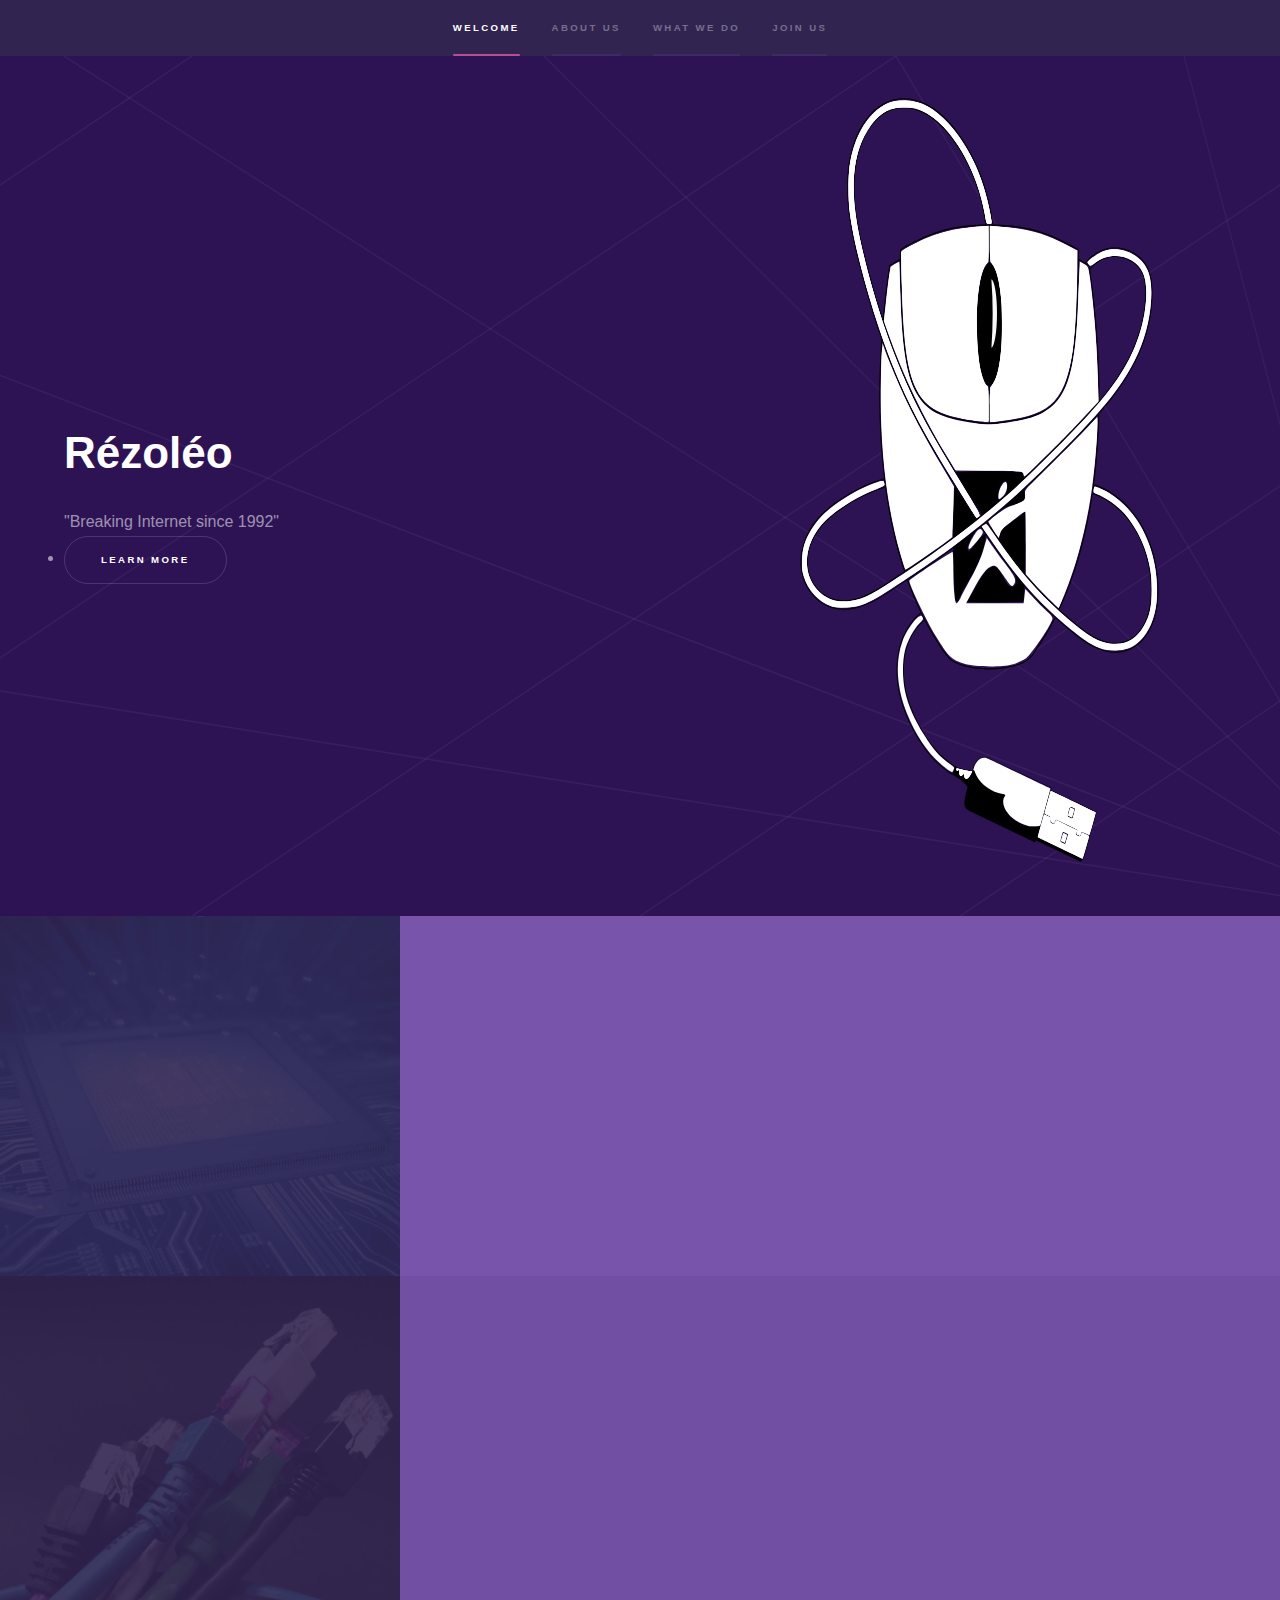
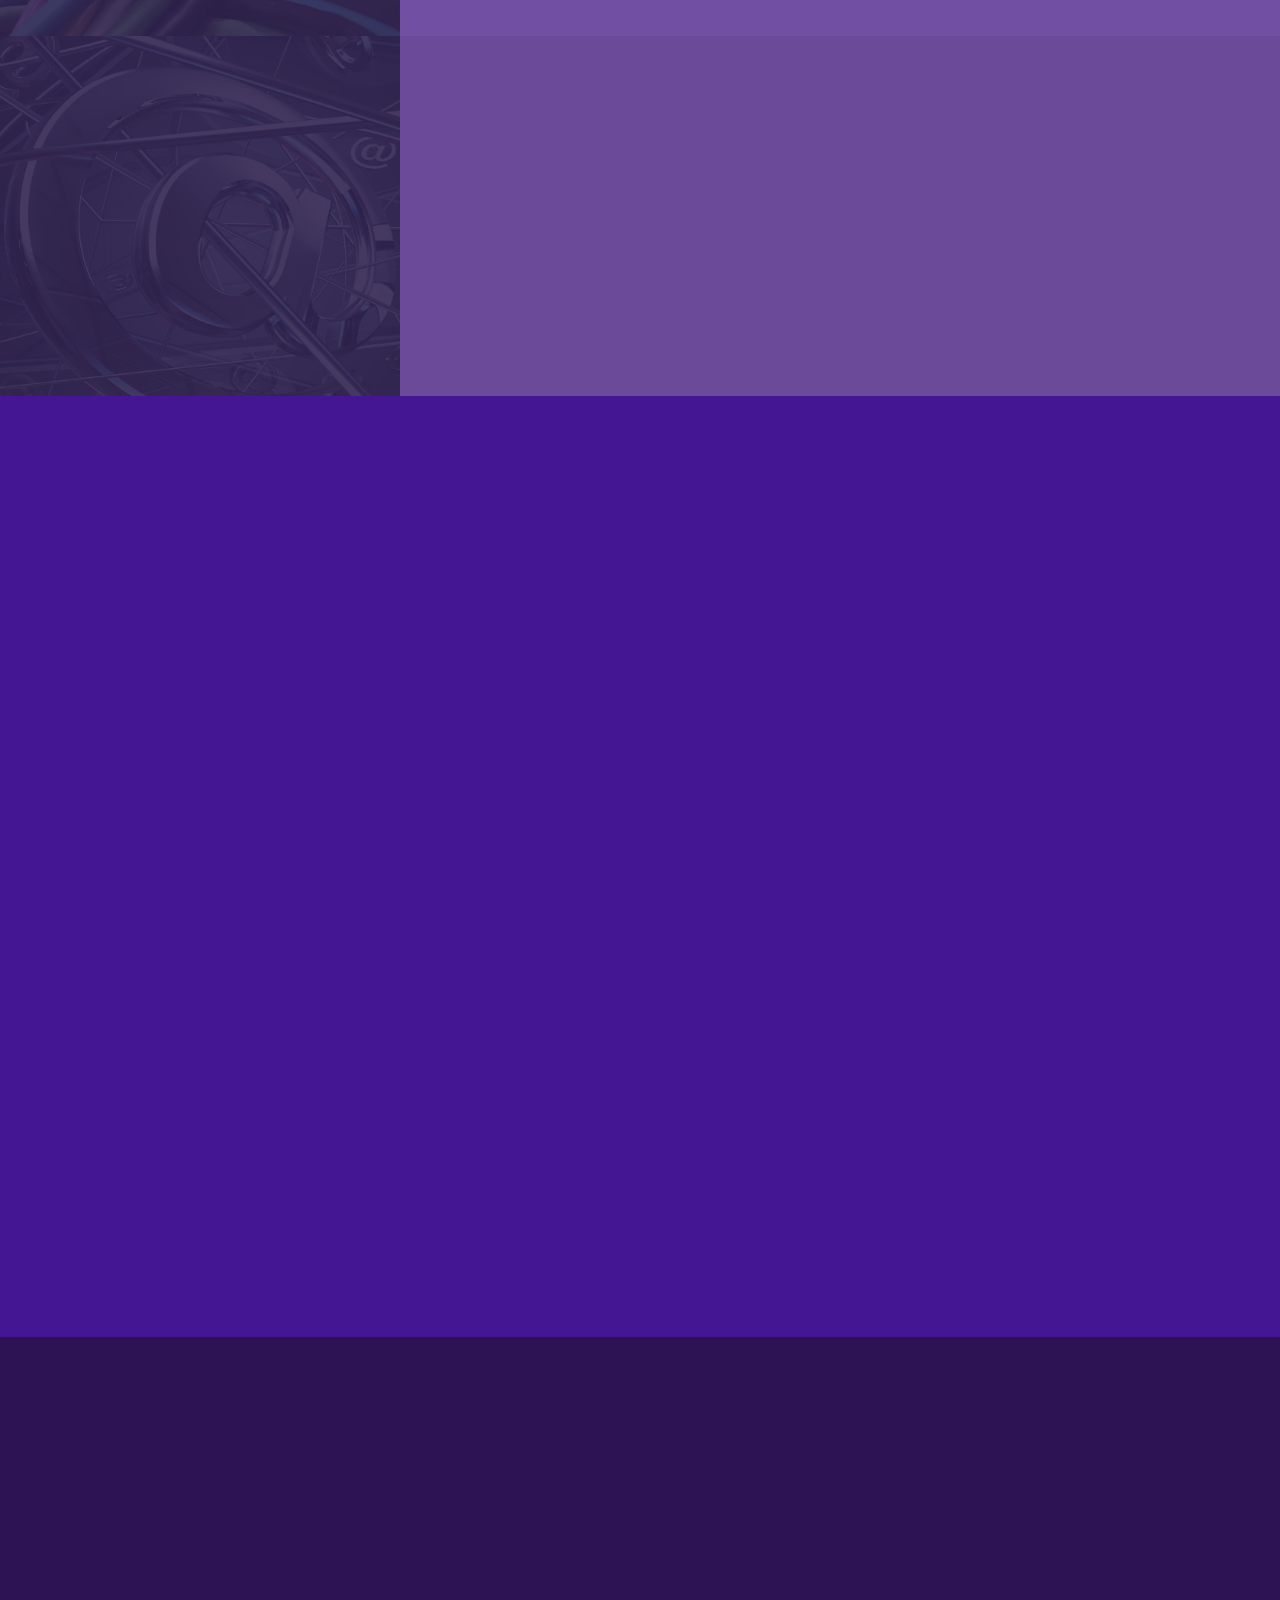
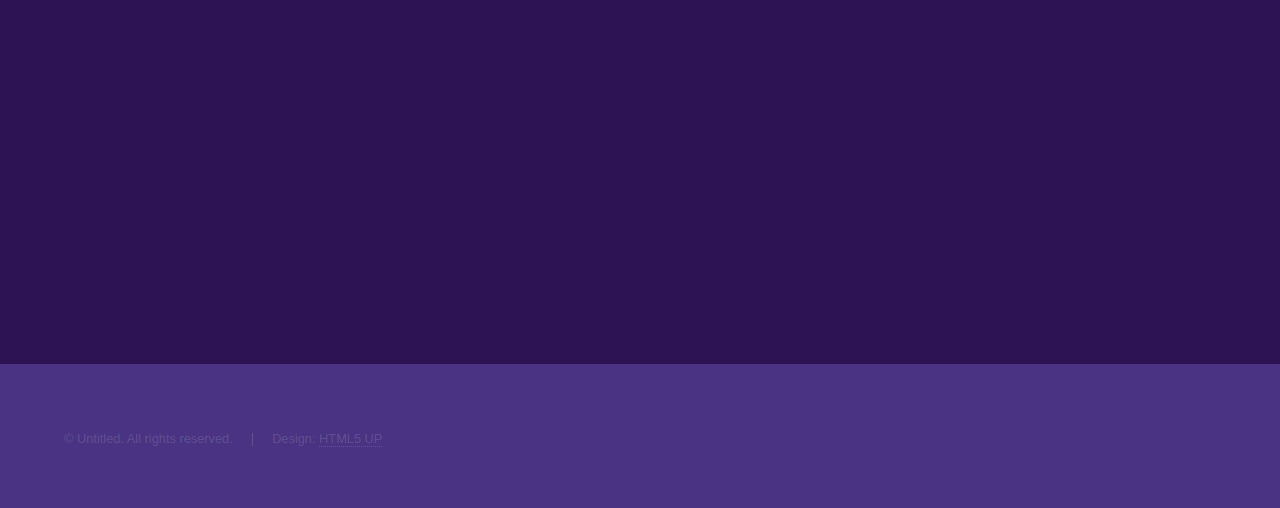
==== index_En.html @ 4256a319 "Add english version of the site and FAQ template" ====
<!DOCTYPE HTML>
<!--
	Hyperspace by HTML5 UP
	html5up.net | @ajlkn
	Free for personal and commercial use under the CCA 3.0 license (html5up.net/license)
-->
<html>
	<head>
		<title>Rézoléo</title>
		<meta charset="utf-8" />
		<meta name="viewport" content="width=device-width, initial-scale=1" />
		<!--[if lte IE 8]><script src="assets/js/ie/html5shiv.js"></script><![endif]-->
		<link rel="stylesheet" href="assets/css/main.css" />
		<!--[if lte IE 9]><link rel="stylesheet" href="assets/css/ie9.css" /><![endif]-->
		<!--[if lte IE 8]><link rel="stylesheet" href="assets/css/ie8.css" /><![endif]-->
	</head>
	<body>

		<!-- Sidebar -->
			<section id="sidebar">
				<div class="inner">
					<nav>
						<ul>
							<li><a href="#intro">Welcome</a></li>
							<li><a href="#one">About us</a></li>
							<li><a href="#two">What we do</a></li>
							<li><a href="#three">Join us</a></li>
						</ul>
					</nav>
				</div>
			</section>

		<!-- Wrapper -->
			<div id="wrapper">

				<!-- Intro -->
					<section id="intro" class="wrapper style1 fullscreen fade-up">
						<div class="inner">
							<h1>Rézoléo</h1>
							"Breaking Internet since 1992"
								<li><a href="#one" class="button scrolly">Learn more</a></li>
							</ul>
						</div>
					</section>

				<!-- One -->
					<section id="one" class="wrapper style2 spotlights">
						<section>
							<a href="#" class="image"><img src="images/pic01.jpg" alt="" data-position="center center" /></a>
							<div class="content">
								<div class="inner">
									<h2>About us</h2>
									<p>Rézoléo is the association in charge of providing the Internet access in Léonard de Vinci residence. We offer many services to the Centrale students along with training sessions to the members of the association.</p>
									<ul class="actions">
										<li><a href="#" class="button">Learn more</a></li>
									</ul>
								</div>
							</div>
						</section>
						<section>
							<a href="#" class="image"><img src="images/pic02.jpg" alt="" data-position="top center" /></a>
							<div class="content">
								<div class="inner">
									<h2>Rules of procedure</h2>
									<p>Read our Rules of procedure !</p>
									<ul class="actions">
										<li><a href="ri.rezoleo.fr" class="button">Learn more</a></li>
									</ul>
								</div>
							</div>
						</section>
						<section>
							<a href="#" class="image"><img src="images/pic03.jpg" alt="" data-position="25% 25%" /></a>
							<div class="content">
								<div class="inner">
									<h2>Subscription</h2>
									<p>You can pay your subscription online. We offer a 12-month subscription for 80€. Alternatively, you can pay 8€ per month.</p>
									<ul class="actions">
										<li><a href="abonnement.rezoleo.fr" class="button">(Under construction)</a></li>
									</ul>
								</div>
							</div>
						</section>
					</section>
				<!-- Two -->
					<section id="two" class="wrapper style3 fade-up">
						<div class="inner">
							<h2>Our services</h2>
							<p>Les nombreux services du Rézoléo.</p>
							<div class="features">
								<section>
									<span class="icon major fa-code"></span>
									<h3>Website hosting</h3>
									<p>Be it for a personnal website, an association, a list or a project, Rézoléo provide free website hosting to Centrale students.</p>
								</section>
								<section>
									<span class="icon major fa-lock"></span>
									<h3>TV over Internet</h3>
									<p>You can watch TV at the residence on your computer through the Internet.</p>
								</section>
								<section>
									<span class="icon major fa-cog"></span>
									<h3>The Vinci</h3>
									<p>You can easily share files with other residents thank to The Vinci.</p>
								</section>
								<section>
									<span class="icon major fa-desktop"></span>
									<h3>Computer repair</h3>
									<p>If your computer ever happens to fail, bring it to us ! We will identify the issue free of charge.</p>
								</section>
								<section>
									<span class="icon major fa-chain"></span>
									<h3>Mailing lists</h3>
									<p>Associations can contact us to create their own mailing lists so that their communication go smooth as silk. </p>
								</section>
                                <section>
                                    <span class="icon major fa-chain"></span>
                                    <h3>Handbook</h3>
                                    <p>No matter what service you wish to use, you can find instructions in our handbook.</p>
                                </section>
							</div>
							<ul class="actions">
								<li><a href="poly.rezoleo.fr<" class="button">Tutorials</a></li>
							</ul>
						</div>
					</section>

				<!-- Three -->
					<section id="three" class="wrapper style1 fade-up">
						<div class="inner">
							<h2>Join us</h2>
							<p>Our meetings take place every Thrusday at 6:30 pm in our premises.</p>
							<div class="split style1">
								<section>
									<form method="post" action="#">
										<div class="field half first">
											<label for="name">Name</label>
											<input type="text" name="name" id="name" />
										</div>
										<div class="field half">
											<label for="email">Email</label>
											<input type="text" name="email" id="email" />
										</div>
										<div class="field">
											<label for="message">Message</label>
											<textarea name="message" id="message" rows="5"></textarea>
										</div>
										<ul class="actions">
											<li><a href="" class="button submit">Send Message</a></li>
										</ul>
									</form>
								</section>
								<section>
									<ul class="contact">
										<li>
											<h3>Address</h3>
											<span>Résidence Léonard de Vinci<br />
											Avenue Paul Langevin<br />
											59650 Villeneuve d'Ascq</span>
										</li>
										<li>
											<h3>Email</h3>
											<a href="#">contact@rezoleo.fr</a>
										</li>
										<li>
											<h3>Social</h3>
											<ul class="icons">
												<li><a href="https://twitter.com/rezoleo_ecl" class="fa-twitter"><span class="label">Twitter</span></a></li>
												<li><a href="#" class="fa-facebook"><span class="label">Facebook</span></a></li>
												<li><a href="https://github.com/rezoleo/" class="fa-github"><span class="label">GitHub</span></a></li>
											</ul>
										</li>
									</ul>
								</section>
							</div>
						</div>
					</section>

			</div>

		<!-- Footer -->
			<footer id="footer" class="wrapper style1-alt">
				<div class="inner">
					<ul class="menu">
						<li>&copy; Untitled. All rights reserved.</li><li>Design: <a href="http://html5up.net">HTML5 UP</a></li>
					</ul>
				</div>
			</footer>

		<!-- Scripts -->
			<script src="assets/js/jquery.min.js"></script>
			<script src="assets/js/jquery.scrollex.min.js"></script>
			<script src="assets/js/jquery.scrolly.min.js"></script>
			<script src="assets/js/skel.min.js"></script>
			<script src="assets/js/util.js"></script>
			<!--[if lte IE 8]><script src="assets/js/ie/respond.min.js"></script><![endif]-->
			<script src="assets/js/main.js"></script>

	</body>
</html>
---- assets/css/main.css ----
@import url(font-awesome.min.css);

/*
	Hyperspace by HTML5 UP
	html5up.net | @ajlkn
	Free for personal and commercial use under the CCA 3.0 license (html5up.net/license)
*/

/* Reset */

	html, body, div, span, applet, object, iframe, h1, h2, h3, h4, h5, h6, p, blockquote, pre, a, abbr, acronym, address, big, cite, code, del, dfn, em, img, ins, kbd, q, s, samp, small, strike, strong, sub, sup, tt, var, b, u, i, center, dl, dt, dd, ol, ul, li, fieldset, form, label, legend, table, caption, tbody, tfoot, thead, tr, th, td, article, aside, canvas, details, embed, figure, figcaption, footer, header, hgroup, menu, nav, output, ruby, section, summary, time, mark, audio, video {
		margin: 0;
		padding: 0;
		border: 0;
		font-size: 100%;
		font: inherit;
		vertical-align: baseline;
	}

	article, aside, details, figcaption, figure, footer, header, hgroup, menu, nav, section {
		display: block;
	}

	body {
		line-height: 1;
	}

	ol, ul {
		list-style: none;
	}

	blockquote, q {
		quotes: none;
	}

	blockquote:before, blockquote:after, q:before, q:after {
		content: '';
		content: none;
	}

	table {
		border-collapse: collapse;
		border-spacing: 0;
	}

	body {
		-webkit-text-size-adjust: none;
	}

/* Box Model */

	*, *:before, *:after {
		-moz-box-sizing: border-box;
		-webkit-box-sizing: border-box;
		box-sizing: border-box;
	}

/* Grid */

	.row {
		border-bottom: solid 1px transparent;
		-moz-box-sizing: border-box;
		-webkit-box-sizing: border-box;
		box-sizing: border-box;
	}

	.row > * {
		float: left;
		-moz-box-sizing: border-box;
		-webkit-box-sizing: border-box;
		box-sizing: border-box;
	}

	.row:after, .row:before {
		content: '';
		display: block;
		clear: both;
		height: 0;
	}

	.row.uniform > * > :first-child {
		margin-top: 0;
	}

	.row.uniform > * > :last-child {
		margin-bottom: 0;
	}

	.row.\30 \25 > * {
		padding: 0 0 0 0em;
	}

	.row.\30 \25 {
		margin: 0 0 -1px 0em;
	}

	.row.uniform.\30 \25 > * {
		padding: 0em 0 0 0em;
	}

	.row.uniform.\30 \25 {
		margin: 0em 0 -1px 0em;
	}

	.row > * {
		padding: 0 0 0 1.5em;
	}

	.row {
		margin: 0 0 -1px -1.5em;
	}

	.row.uniform > * {
		padding: 1.5em 0 0 1.5em;
	}

	.row.uniform {
		margin: -1.5em 0 -1px -1.5em;
	}

	.row.\32 00\25 > * {
		padding: 0 0 0 3em;
	}

	.row.\32 00\25 {
		margin: 0 0 -1px -3em;
	}

	.row.uniform.\32 00\25 > * {
		padding: 3em 0 0 3em;
	}

	.row.uniform.\32 00\25 {
		margin: -3em 0 -1px -3em;
	}

	.row.\31 50\25 > * {
		padding: 0 0 0 2.25em;
	}

	.row.\31 50\25 {
		margin: 0 0 -1px -2.25em;
	}

	.row.uniform.\31 50\25 > * {
		padding: 2.25em 0 0 2.25em;
	}

	.row.uniform.\31 50\25 {
		margin: -2.25em 0 -1px -2.25em;
	}

	.row.\35 0\25 > * {
		padding: 0 0 0 0.75em;
	}

	.row.\35 0\25 {
		margin: 0 0 -1px -0.75em;
	}

	.row.uniform.\35 0\25 > * {
		padding: 0.75em 0 0 0.75em;
	}

	.row.uniform.\35 0\25 {
		margin: -0.75em 0 -1px -0.75em;
	}

	.row.\32 5\25 > * {
		padding: 0 0 0 0.375em;
	}

	.row.\32 5\25 {
		margin: 0 0 -1px -0.375em;
	}

	.row.uniform.\32 5\25 > * {
		padding: 0.375em 0 0 0.375em;
	}

	.row.uniform.\32 5\25 {
		margin: -0.375em 0 -1px -0.375em;
	}

	.\31 2u, .\31 2u\24 {
		width: 100%;
		clear: none;
		margin-left: 0;
	}

	.\31 1u, .\31 1u\24 {
		width: 91.6666666667%;
		clear: none;
		margin-left: 0;
	}

	.\31 0u, .\31 0u\24 {
		width: 83.3333333333%;
		clear: none;
		margin-left: 0;
	}

	.\39 u, .\39 u\24 {
		width: 75%;
		clear: none;
		margin-left: 0;
	}

	.\38 u, .\38 u\24 {
		width: 66.6666666667%;
		clear: none;
		margin-left: 0;
	}

	.\37 u, .\37 u\24 {
		width: 58.3333333333%;
		clear: none;
		margin-left: 0;
	}

	.\36 u, .\36 u\24 {
		width: 50%;
		clear: none;
		margin-left: 0;
	}

	.\35 u, .\35 u\24 {
		width: 41.6666666667%;
		clear: none;
		margin-left: 0;
	}

	.\34 u, .\34 u\24 {
		width: 33.3333333333%;
		clear: none;
		margin-left: 0;
	}

	.\33 u, .\33 u\24 {
		width: 25%;
		clear: none;
		margin-left: 0;
	}

	.\32 u, .\32 u\24 {
		width: 16.6666666667%;
		clear: none;
		margin-left: 0;
	}

	.\31 u, .\31 u\24 {
		width: 8.3333333333%;
		clear: none;
		margin-left: 0;
	}

	.\31 2u\24 + *,
	.\31 1u\24 + *,
	.\31 0u\24 + *,
	.\39 u\24 + *,
	.\38 u\24 + *,
	.\37 u\24 + *,
	.\36 u\24 + *,
	.\35 u\24 + *,
	.\34 u\24 + *,
	.\33 u\24 + *,
	.\32 u\24 + *,
	.\31 u\24 + * {
		clear: left;
	}

	.\-11u {
		margin-left: 91.66667%;
	}

	.\-10u {
		margin-left: 83.33333%;
	}

	.\-9u {
		margin-left: 75%;
	}

	.\-8u {
		margin-left: 66.66667%;
	}

	.\-7u {
		margin-left: 58.33333%;
	}

	.\-6u {
		margin-left: 50%;
	}

	.\-5u {
		margin-left: 41.66667%;
	}

	.\-4u {
		margin-left: 33.33333%;
	}

	.\-3u {
		margin-left: 25%;
	}

	.\-2u {
		margin-left: 16.66667%;
	}

	.\-1u {
		margin-left: 8.33333%;
	}

	@media screen and (max-width: 1680px) {

		.row > * {
			padding: 0 0 0 1.5em;
		}

		.row {
			margin: 0 0 -1px -1.5em;
		}

		.row.uniform > * {
			padding: 1.5em 0 0 1.5em;
		}

		.row.uniform {
			margin: -1.5em 0 -1px -1.5em;
		}

		.row.\32 00\25 > * {
			padding: 0 0 0 3em;
		}

		.row.\32 00\25 {
			margin: 0 0 -1px -3em;
		}

		.row.uniform.\32 00\25 > * {
			padding: 3em 0 0 3em;
		}

		.row.uniform.\32 00\25 {
			margin: -3em 0 -1px -3em;
		}

		.row.\31 50\25 > * {
			padding: 0 0 0 2.25em;
		}

		.row.\31 50\25 {
			margin: 0 0 -1px -2.25em;
		}

		.row.uniform.\31 50\25 > * {
			padding: 2.25em 0 0 2.25em;
		}

		.row.uniform.\31 50\25 {
			margin: -2.25em 0 -1px -2.25em;
		}

		.row.\35 0\25 > * {
			padding: 0 0 0 0.75em;
		}

		.row.\35 0\25 {
			margin: 0 0 -1px -0.75em;
		}

		.row.uniform.\35 0\25 > * {
			padding: 0.75em 0 0 0.75em;
		}

		.row.uniform.\35 0\25 {
			margin: -0.75em 0 -1px -0.75em;
		}

		.row.\32 5\25 > * {
			padding: 0 0 0 0.375em;
		}

		.row.\32 5\25 {
			margin: 0 0 -1px -0.375em;
		}

		.row.uniform.\32 5\25 > * {
			padding: 0.375em 0 0 0.375em;
		}

		.row.uniform.\32 5\25 {
			margin: -0.375em 0 -1px -0.375em;
		}

		.\31 2u\28xlarge\29, .\31 2u\24\28xlarge\29 {
			width: 100%;
			clear: none;
			margin-left: 0;
		}

		.\31 1u\28xlarge\29, .\31 1u\24\28xlarge\29 {
			width: 91.6666666667%;
			clear: none;
			margin-left: 0;
		}

		.\31 0u\28xlarge\29, .\31 0u\24\28xlarge\29 {
			width: 83.3333333333%;
			clear: none;
			margin-left: 0;
		}

		.\39 u\28xlarge\29, .\39 u\24\28xlarge\29 {
			width: 75%;
			clear: none;
			margin-left: 0;
		}

		.\38 u\28xlarge\29, .\38 u\24\28xlarge\29 {
			width: 66.6666666667%;
			clear: none;
			margin-left: 0;
		}

		.\37 u\28xlarge\29, .\37 u\24\28xlarge\29 {
			width: 58.3333333333%;
			clear: none;
			margin-left: 0;
		}

		.\36 u\28xlarge\29, .\36 u\24\28xlarge\29 {
			width: 50%;
			clear: none;
			margin-left: 0;
		}

		.\35 u\28xlarge\29, .\35 u\24\28xlarge\29 {
			width: 41.6666666667%;
			clear: none;
			margin-left: 0;
		}

		.\34 u\28xlarge\29, .\34 u\24\28xlarge\29 {
			width: 33.3333333333%;
			clear: none;
			margin-left: 0;
		}

		.\33 u\28xlarge\29, .\33 u\24\28xlarge\29 {
			width: 25%;
			clear: none;
			margin-left: 0;
		}

		.\32 u\28xlarge\29, .\32 u\24\28xlarge\29 {
			width: 16.6666666667%;
			clear: none;
			margin-left: 0;
		}

		.\31 u\28xlarge\29, .\31 u\24\28xlarge\29 {
			width: 8.3333333333%;
			clear: none;
			margin-left: 0;
		}

		.\31 2u\24\28xlarge\29 + *,
		.\31 1u\24\28xlarge\29 + *,
		.\31 0u\24\28xlarge\29 + *,
		.\39 u\24\28xlarge\29 + *,
		.\38 u\24\28xlarge\29 + *,
		.\37 u\24\28xlarge\29 + *,
		.\36 u\24\28xlarge\29 + *,
		.\35 u\24\28xlarge\29 + *,
		.\34 u\24\28xlarge\29 + *,
		.\33 u\24\28xlarge\29 + *,
		.\32 u\24\28xlarge\29 + *,
		.\31 u\24\28xlarge\29 + * {
			clear: left;
		}

		.\-11u\28xlarge\29 {
			margin-left: 91.66667%;
		}

		.\-10u\28xlarge\29 {
			margin-left: 83.33333%;
		}

		.\-9u\28xlarge\29 {
			margin-left: 75%;
		}

		.\-8u\28xlarge\29 {
			margin-left: 66.66667%;
		}

		.\-7u\28xlarge\29 {
			margin-left: 58.33333%;
		}

		.\-6u\28xlarge\29 {
			margin-left: 50%;
		}

		.\-5u\28xlarge\29 {
			margin-left: 41.66667%;
		}

		.\-4u\28xlarge\29 {
			margin-left: 33.33333%;
		}

		.\-3u\28xlarge\29 {
			margin-left: 25%;
		}

		.\-2u\28xlarge\29 {
			margin-left: 16.66667%;
		}

		.\-1u\28xlarge\29 {
			margin-left: 8.33333%;
		}

	}

	@media screen and (max-width: 1280px) {

		.row > * {
			padding: 0 0 0 1.5em;
		}

		.row {
			margin: 0 0 -1px -1.5em;
		}

		.row.uniform > * {
			padding: 1.5em 0 0 1.5em;
		}

		.row.uniform {
			margin: -1.5em 0 -1px -1.5em;
		}

		.row.\32 00\25 > * {
			padding: 0 0 0 3em;
		}

		.row.\32 00\25 {
			margin: 0 0 -1px -3em;
		}

		.row.uniform.\32 00\25 > * {
			padding: 3em 0 0 3em;
		}

		.row.uniform.\32 00\25 {
			margin: -3em 0 -1px -3em;
		}

		.row.\31 50\25 > * {
			padding: 0 0 0 2.25em;
		}

		.row.\31 50\25 {
			margin: 0 0 -1px -2.25em;
		}

		.row.uniform.\31 50\25 > * {
			padding: 2.25em 0 0 2.25em;
		}

		.row.uniform.\31 50\25 {
			margin: -2.25em 0 -1px -2.25em;
		}

		.row.\35 0\25 > * {
			padding: 0 0 0 0.75em;
		}

		.row.\35 0\25 {
			margin: 0 0 -1px -0.75em;
		}

		.row.uniform.\35 0\25 > * {
			padding: 0.75em 0 0 0.75em;
		}

		.row.uniform.\35 0\25 {
			margin: -0.75em 0 -1px -0.75em;
		}

		.row.\32 5\25 > * {
			padding: 0 0 0 0.375em;
		}

		.row.\32 5\25 {
			margin: 0 0 -1px -0.375em;
		}

		.row.uniform.\32 5\25 > * {
			padding: 0.375em 0 0 0.375em;
		}

		.row.uniform.\32 5\25 {
			margin: -0.375em 0 -1px -0.375em;
		}

		.\31 2u\28large\29, .\31 2u\24\28large\29 {
			width: 100%;
			clear: none;
			margin-left: 0;
		}

		.\31 1u\28large\29, .\31 1u\24\28large\29 {
			width: 91.6666666667%;
			clear: none;
			margin-left: 0;
		}

		.\31 0u\28large\29, .\31 0u\24\28large\29 {
			width: 83.3333333333%;
			clear: none;
			margin-left: 0;
		}

		.\39 u\28large\29, .\39 u\24\28large\29 {
			width: 75%;
			clear: none;
			margin-left: 0;
		}

		.\38 u\28large\29, .\38 u\24\28large\29 {
			width: 66.6666666667%;
			clear: none;
			margin-left: 0;
		}

		.\37 u\28large\29, .\37 u\24\28large\29 {
			width: 58.3333333333%;
			clear: none;
			margin-left: 0;
		}

		.\36 u\28large\29, .\36 u\24\28large\29 {
			width: 50%;
			clear: none;
			margin-left: 0;
		}

		.\35 u\28large\29, .\35 u\24\28large\29 {
			width: 41.6666666667%;
			clear: none;
			margin-left: 0;
		}

		.\34 u\28large\29, .\34 u\24\28large\29 {
			width: 33.3333333333%;
			clear: none;
			margin-left: 0;
		}

		.\33 u\28large\29, .\33 u\24\28large\29 {
			width: 25%;
			clear: none;
			margin-left: 0;
		}

		.\32 u\28large\29, .\32 u\24\28large\29 {
			width: 16.6666666667%;
			clear: none;
			margin-left: 0;
		}

		.\31 u\28large\29, .\31 u\24\28large\29 {
			width: 8.3333333333%;
			clear: none;
			margin-left: 0;
		}

		.\31 2u\24\28large\29 + *,
		.\31 1u\24\28large\29 + *,
		.\31 0u\24\28large\29 + *,
		.\39 u\24\28large\29 + *,
		.\38 u\24\28large\29 + *,
		.\37 u\24\28large\29 + *,
		.\36 u\24\28large\29 + *,
		.\35 u\24\28large\29 + *,
		.\34 u\24\28large\29 + *,
		.\33 u\24\28large\29 + *,
		.\32 u\24\28large\29 + *,
		.\31 u\24\28large\29 + * {
			clear: left;
		}

		.\-11u\28large\29 {
			margin-left: 91.66667%;
		}

		.\-10u\28large\29 {
			margin-left: 83.33333%;
		}

		.\-9u\28large\29 {
			margin-left: 75%;
		}

		.\-8u\28large\29 {
			margin-left: 66.66667%;
		}

		.\-7u\28large\29 {
			margin-left: 58.33333%;
		}

		.\-6u\28large\29 {
			margin-left: 50%;
		}

		.\-5u\28large\29 {
			margin-left: 41.66667%;
		}

		.\-4u\28large\29 {
			margin-left: 33.33333%;
		}

		.\-3u\28large\29 {
			margin-left: 25%;
		}

		.\-2u\28large\29 {
			margin-left: 16.66667%;
		}

		.\-1u\28large\29 {
			margin-left: 8.33333%;
		}

	}

	@media screen and (max-width: 980px) {

		.row > * {
			padding: 0 0 0 1.5em;
		}

		.row {
			margin: 0 0 -1px -1.5em;
		}

		.row.uniform > * {
			padding: 1.5em 0 0 1.5em;
		}

		.row.uniform {
			margin: -1.5em 0 -1px -1.5em;
		}

		.row.\32 00\25 > * {
			padding: 0 0 0 3em;
		}

		.row.\32 00\25 {
			margin: 0 0 -1px -3em;
		}

		.row.uniform.\32 00\25 > * {
			padding: 3em 0 0 3em;
		}

		.row.uniform.\32 00\25 {
			margin: -3em 0 -1px -3em;
		}

		.row.\31 50\25 > * {
			padding: 0 0 0 2.25em;
		}

		.row.\31 50\25 {
			margin: 0 0 -1px -2.25em;
		}

		.row.uniform.\31 50\25 > * {
			padding: 2.25em 0 0 2.25em;
		}

		.row.uniform.\31 50\25 {
			margin: -2.25em 0 -1px -2.25em;
		}

		.row.\35 0\25 > * {
			padding: 0 0 0 0.75em;
		}

		.row.\35 0\25 {
			margin: 0 0 -1px -0.75em;
		}

		.row.uniform.\35 0\25 > * {
			padding: 0.75em 0 0 0.75em;
		}

		.row.uniform.\35 0\25 {
			margin: -0.75em 0 -1px -0.75em;
		}

		.row.\32 5\25 > * {
			padding: 0 0 0 0.375em;
		}

		.row.\32 5\25 {
			margin: 0 0 -1px -0.375em;
		}

		.row.uniform.\32 5\25 > * {
			padding: 0.375em 0 0 0.375em;
		}

		.row.uniform.\32 5\25 {
			margin: -0.375em 0 -1px -0.375em;
		}

		.\31 2u\28medium\29, .\31 2u\24\28medium\29 {
			width: 100%;
			clear: none;
			margin-left: 0;
		}

		.\31 1u\28medium\29, .\31 1u\24\28medium\29 {
			width: 91.6666666667%;
			clear: none;
			margin-left: 0;
		}

		.\31 0u\28medium\29, .\31 0u\24\28medium\29 {
			width: 83.3333333333%;
			clear: none;
			margin-left: 0;
		}

		.\39 u\28medium\29, .\39 u\24\28medium\29 {
			width: 75%;
			clear: none;
			margin-left: 0;
		}

		.\38 u\28medium\29, .\38 u\24\28medium\29 {
			width: 66.6666666667%;
			clear: none;
			margin-left: 0;
		}

		.\37 u\28medium\29, .\37 u\24\28medium\29 {
			width: 58.3333333333%;
			clear: none;
			margin-left: 0;
		}

		.\36 u\28medium\29, .\36 u\24\28medium\29 {
			width: 50%;
			clear: none;
			margin-left: 0;
		}

		.\35 u\28medium\29, .\35 u\24\28medium\29 {
			width: 41.6666666667%;
			clear: none;
			margin-left: 0;
		}

		.\34 u\28medium\29, .\34 u\24\28medium\29 {
			width: 33.3333333333%;
			clear: none;
			margin-left: 0;
		}

		.\33 u\28medium\29, .\33 u\24\28medium\29 {
			width: 25%;
			clear: none;
			margin-left: 0;
		}

		.\32 u\28medium\29, .\32 u\24\28medium\29 {
			width: 16.6666666667%;
			clear: none;
			margin-left: 0;
		}

		.\31 u\28medium\29, .\31 u\24\28medium\29 {
			width: 8.3333333333%;
			clear: none;
			margin-left: 0;
		}

		.\31 2u\24\28medium\29 + *,
		.\31 1u\24\28medium\29 + *,
		.\31 0u\24\28medium\29 + *,
		.\39 u\24\28medium\29 + *,
		.\38 u\24\28medium\29 + *,
		.\37 u\24\28medium\29 + *,
		.\36 u\24\28medium\29 + *,
		.\35 u\24\28medium\29 + *,
		.\34 u\24\28medium\29 + *,
		.\33 u\24\28medium\29 + *,
		.\32 u\24\28medium\29 + *,
		.\31 u\24\28medium\29 + * {
			clear: left;
		}

		.\-11u\28medium\29 {
			margin-left: 91.66667%;
		}

		.\-10u\28medium\29 {
			margin-left: 83.33333%;
		}

		.\-9u\28medium\29 {
			margin-left: 75%;
		}

		.\-8u\28medium\29 {
			margin-left: 66.66667%;
		}

		.\-7u\28medium\29 {
			margin-left: 58.33333%;
		}

		.\-6u\28medium\29 {
			margin-left: 50%;
		}

		.\-5u\28medium\29 {
			margin-left: 41.66667%;
		}

		.\-4u\28medium\29 {
			margin-left: 33.33333%;
		}

		.\-3u\28medium\29 {
			margin-left: 25%;
		}

		.\-2u\28medium\29 {
			margin-left: 16.66667%;
		}

		.\-1u\28medium\29 {
			margin-left: 8.33333%;
		}

	}

	@media screen and (max-width: 736px) {

		.row > * {
			padding: 0 0 0 1.5em;
		}

		.row {
			margin: 0 0 -1px -1.5em;
		}

		.row.uniform > * {
			padding: 1.5em 0 0 1.5em;
		}

		.row.uniform {
			margin: -1.5em 0 -1px -1.5em;
		}

		.row.\32 00\25 > * {
			padding: 0 0 0 3em;
		}

		.row.\32 00\25 {
			margin: 0 0 -1px -3em;
		}

		.row.uniform.\32 00\25 > * {
			padding: 3em 0 0 3em;
		}

		.row.uniform.\32 00\25 {
			margin: -3em 0 -1px -3em;
		}

		.row.\31 50\25 > * {
			padding: 0 0 0 2.25em;
		}

		.row.\31 50\25 {
			margin: 0 0 -1px -2.25em;
		}

		.row.uniform.\31 50\25 > * {
			padding: 2.25em 0 0 2.25em;
		}

		.row.uniform.\31 50\25 {
			margin: -2.25em 0 -1px -2.25em;
		}

		.row.\35 0\25 > * {
			padding: 0 0 0 0.75em;
		}

		.row.\35 0\25 {
			margin: 0 0 -1px -0.75em;
		}

		.row.uniform.\35 0\25 > * {
			padding: 0.75em 0 0 0.75em;
		}

		.row.uniform.\35 0\25 {
			margin: -0.75em 0 -1px -0.75em;
		}

		.row.\32 5\25 > * {
			padding: 0 0 0 0.375em;
		}

		.row.\32 5\25 {
			margin: 0 0 -1px -0.375em;
		}

		.row.uniform.\32 5\25 > * {
			padding: 0.375em 0 0 0.375em;
		}

		.row.uniform.\32 5\25 {
			margin: -0.375em 0 -1px -0.375em;
		}

		.\31 2u\28small\29, .\31 2u\24\28small\29 {
			width: 100%;
			clear: none;
			margin-left: 0;
		}

		.\31 1u\28small\29, .\31 1u\24\28small\29 {
			width: 91.6666666667%;
			clear: none;
			margin-left: 0;
		}

		.\31 0u\28small\29, .\31 0u\24\28small\29 {
			width: 83.3333333333%;
			clear: none;
			margin-left: 0;
		}

		.\39 u\28small\29, .\39 u\24\28small\29 {
			width: 75%;
			clear: none;
			margin-left: 0;
		}

		.\38 u\28small\29, .\38 u\24\28small\29 {
			width: 66.6666666667%;
			clear: none;
			margin-left: 0;
		}

		.\37 u\28small\29, .\37 u\24\28small\29 {
			width: 58.3333333333%;
			clear: none;
			margin-left: 0;
		}

		.\36 u\28small\29, .\36 u\24\28small\29 {
			width: 50%;
			clear: none;
			margin-left: 0;
		}

		.\35 u\28small\29, .\35 u\24\28small\29 {
			width: 41.6666666667%;
			clear: none;
			margin-left: 0;
		}

		.\34 u\28small\29, .\34 u\24\28small\29 {
			width: 33.3333333333%;
			clear: none;
			margin-left: 0;
		}

		.\33 u\28small\29, .\33 u\24\28small\29 {
			width: 25%;
			clear: none;
			margin-left: 0;
		}

		.\32 u\28small\29, .\32 u\24\28small\29 {
			width: 16.6666666667%;
			clear: none;
			margin-left: 0;
		}

		.\31 u\28small\29, .\31 u\24\28small\29 {
			width: 8.3333333333%;
			clear: none;
			margin-left: 0;
		}

		.\31 2u\24\28small\29 + *,
		.\31 1u\24\28small\29 + *,
		.\31 0u\24\28small\29 + *,
		.\39 u\24\28small\29 + *,
		.\38 u\24\28small\29 + *,
		.\37 u\24\28small\29 + *,
		.\36 u\24\28small\29 + *,
		.\35 u\24\28small\29 + *,
		.\34 u\24\28small\29 + *,
		.\33 u\24\28small\29 + *,
		.\32 u\24\28small\29 + *,
		.\31 u\24\28small\29 + * {
			clear: left;
		}

		.\-11u\28small\29 {
			margin-left: 91.66667%;
		}

		.\-10u\28small\29 {
			margin-left: 83.33333%;
		}

		.\-9u\28small\29 {
			margin-left: 75%;
		}

		.\-8u\28small\29 {
			margin-left: 66.66667%;
		}

		.\-7u\28small\29 {
			margin-left: 58.33333%;
		}

		.\-6u\28small\29 {
			margin-left: 50%;
		}

		.\-5u\28small\29 {
			margin-left: 41.66667%;
		}

		.\-4u\28small\29 {
			margin-left: 33.33333%;
		}

		.\-3u\28small\29 {
			margin-left: 25%;
		}

		.\-2u\28small\29 {
			margin-left: 16.66667%;
		}

		.\-1u\28small\29 {
			margin-left: 8.33333%;
		}

	}

	@media screen and (max-width: 480px) {

		.row > * {
			padding: 0 0 0 1.5em;
		}

		.row {
			margin: 0 0 -1px -1.5em;
		}

		.row.uniform > * {
			padding: 1.5em 0 0 1.5em;
		}

		.row.uniform {
			margin: -1.5em 0 -1px -1.5em;
		}

		.row.\32 00\25 > * {
			padding: 0 0 0 3em;
		}

		.row.\32 00\25 {
			margin: 0 0 -1px -3em;
		}

		.row.uniform.\32 00\25 > * {
			padding: 3em 0 0 3em;
		}

		.row.uniform.\32 00\25 {
			margin: -3em 0 -1px -3em;
		}

		.row.\31 50\25 > * {
			padding: 0 0 0 2.25em;
		}

		.row.\31 50\25 {
			margin: 0 0 -1px -2.25em;
		}

		.row.uniform.\31 50\25 > * {
			padding: 2.25em 0 0 2.25em;
		}

		.row.uniform.\31 50\25 {
			margin: -2.25em 0 -1px -2.25em;
		}

		.row.\35 0\25 > * {
			padding: 0 0 0 0.75em;
		}

		.row.\35 0\25 {
			margin: 0 0 -1px -0.75em;
		}

		.row.uniform.\35 0\25 > * {
			padding: 0.75em 0 0 0.75em;
		}

		.row.uniform.\35 0\25 {
			margin: -0.75em 0 -1px -0.75em;
		}

		.row.\32 5\25 > * {
			padding: 0 0 0 0.375em;
		}

		.row.\32 5\25 {
			margin: 0 0 -1px -0.375em;
		}

		.row.uniform.\32 5\25 > * {
			padding: 0.375em 0 0 0.375em;
		}

		.row.uniform.\32 5\25 {
			margin: -0.375em 0 -1px -0.375em;
		}

		.\31 2u\28xsmall\29, .\31 2u\24\28xsmall\29 {
			width: 100%;
			clear: none;
			margin-left: 0;
		}

		.\31 1u\28xsmall\29, .\31 1u\24\28xsmall\29 {
			width: 91.6666666667%;
			clear: none;
			margin-left: 0;
		}

		.\31 0u\28xsmall\29, .\31 0u\24\28xsmall\29 {
			width: 83.3333333333%;
			clear: none;
			margin-left: 0;
		}

		.\39 u\28xsmall\29, .\39 u\24\28xsmall\29 {
			width: 75%;
			clear: none;
			margin-left: 0;
		}

		.\38 u\28xsmall\29, .\38 u\24\28xsmall\29 {
			width: 66.6666666667%;
			clear: none;
			margin-left: 0;
		}

		.\37 u\28xsmall\29, .\37 u\24\28xsmall\29 {
			width: 58.3333333333%;
			clear: none;
			margin-left: 0;
		}

		.\36 u\28xsmall\29, .\36 u\24\28xsmall\29 {
			width: 50%;
			clear: none;
			margin-left: 0;
		}

		.\35 u\28xsmall\29, .\35 u\24\28xsmall\29 {
			width: 41.6666666667%;
			clear: none;
			margin-left: 0;
		}

		.\34 u\28xsmall\29, .\34 u\24\28xsmall\29 {
			width: 33.3333333333%;
			clear: none;
			margin-left: 0;
		}

		.\33 u\28xsmall\29, .\33 u\24\28xsmall\29 {
			width: 25%;
			clear: none;
			margin-left: 0;
		}

		.\32 u\28xsmall\29, .\32 u\24\28xsmall\29 {
			width: 16.6666666667%;
			clear: none;
			margin-left: 0;
		}

		.\31 u\28xsmall\29, .\31 u\24\28xsmall\29 {
			width: 8.3333333333%;
			clear: none;
			margin-left: 0;
		}

		.\31 2u\24\28xsmall\29 + *,
		.\31 1u\24\28xsmall\29 + *,
		.\31 0u\24\28xsmall\29 + *,
		.\39 u\24\28xsmall\29 + *,
		.\38 u\24\28xsmall\29 + *,
		.\37 u\24\28xsmall\29 + *,
		.\36 u\24\28xsmall\29 + *,
		.\35 u\24\28xsmall\29 + *,
		.\34 u\24\28xsmall\29 + *,
		.\33 u\24\28xsmall\29 + *,
		.\32 u\24\28xsmall\29 + *,
		.\31 u\24\28xsmall\29 + * {
			clear: left;
		}

		.\-11u\28xsmall\29 {
			margin-left: 91.66667%;
		}

		.\-10u\28xsmall\29 {
			margin-left: 83.33333%;
		}

		.\-9u\28xsmall\29 {
			margin-left: 75%;
		}

		.\-8u\28xsmall\29 {
			margin-left: 66.66667%;
		}

		.\-7u\28xsmall\29 {
			margin-left: 58.33333%;
		}

		.\-6u\28xsmall\29 {
			margin-left: 50%;
		}

		.\-5u\28xsmall\29 {
			margin-left: 41.66667%;
		}

		.\-4u\28xsmall\29 {
			margin-left: 33.33333%;
		}

		.\-3u\28xsmall\29 {
			margin-left: 25%;
		}

		.\-2u\28xsmall\29 {
			margin-left: 16.66667%;
		}

		.\-1u\28xsmall\29 {
			margin-left: 8.33333%;
		}

	}

	@media screen and (max-width: 360px) {

		.row > * {
			padding: 0 0 0 1.5em;
		}

		.row {
			margin: 0 0 -1px -1.5em;
		}

		.row.uniform > * {
			padding: 1.5em 0 0 1.5em;
		}

		.row.uniform {
			margin: -1.5em 0 -1px -1.5em;
		}

		.row.\32 00\25 > * {
			padding: 0 0 0 3em;
		}

		.row.\32 00\25 {
			margin: 0 0 -1px -3em;
		}

		.row.uniform.\32 00\25 > * {
			padding: 3em 0 0 3em;
		}

		.row.uniform.\32 00\25 {
			margin: -3em 0 -1px -3em;
		}

		.row.\31 50\25 > * {
			padding: 0 0 0 2.25em;
		}

		.row.\31 50\25 {
			margin: 0 0 -1px -2.25em;
		}

		.row.uniform.\31 50\25 > * {
			padding: 2.25em 0 0 2.25em;
		}

		.row.uniform.\31 50\25 {
			margin: -2.25em 0 -1px -2.25em;
		}

		.row.\35 0\25 > * {
			padding: 0 0 0 0.75em;
		}

		.row.\35 0\25 {
			margin: 0 0 -1px -0.75em;
		}

		.row.uniform.\35 0\25 > * {
			padding: 0.75em 0 0 0.75em;
		}

		.row.uniform.\35 0\25 {
			margin: -0.75em 0 -1px -0.75em;
		}

		.row.\32 5\25 > * {
			padding: 0 0 0 0.375em;
		}

		.row.\32 5\25 {
			margin: 0 0 -1px -0.375em;
		}

		.row.uniform.\32 5\25 > * {
			padding: 0.375em 0 0 0.375em;
		}

		.row.uniform.\32 5\25 {
			margin: -0.375em 0 -1px -0.375em;
		}

		.\31 2u\28xxsmall\29, .\31 2u\24\28xxsmall\29 {
			width: 100%;
			clear: none;
			margin-left: 0;
		}

		.\31 1u\28xxsmall\29, .\31 1u\24\28xxsmall\29 {
			width: 91.6666666667%;
			clear: none;
			margin-left: 0;
		}

		.\31 0u\28xxsmall\29, .\31 0u\24\28xxsmall\29 {
			width: 83.3333333333%;
			clear: none;
			margin-left: 0;
		}

		.\39 u\28xxsmall\29, .\39 u\24\28xxsmall\29 {
			width: 75%;
			clear: none;
			margin-left: 0;
		}

		.\38 u\28xxsmall\29, .\38 u\24\28xxsmall\29 {
			width: 66.6666666667%;
			clear: none;
			margin-left: 0;
		}

		.\37 u\28xxsmall\29, .\37 u\24\28xxsmall\29 {
			width: 58.3333333333%;
			clear: none;
			margin-left: 0;
		}

		.\36 u\28xxsmall\29, .\36 u\24\28xxsmall\29 {
			width: 50%;
			clear: none;
			margin-left: 0;
		}

		.\35 u\28xxsmall\29, .\35 u\24\28xxsmall\29 {
			width: 41.6666666667%;
			clear: none;
			margin-left: 0;
		}

		.\34 u\28xxsmall\29, .\34 u\24\28xxsmall\29 {
			width: 33.3333333333%;
			clear: none;
			margin-left: 0;
		}

		.\33 u\28xxsmall\29, .\33 u\24\28xxsmall\29 {
			width: 25%;
			clear: none;
			margin-left: 0;
		}

		.\32 u\28xxsmall\29, .\32 u\24\28xxsmall\29 {
			width: 16.6666666667%;
			clear: none;
			margin-left: 0;
		}

		.\31 u\28xxsmall\29, .\31 u\24\28xxsmall\29 {
			width: 8.3333333333%;
			clear: none;
			margin-left: 0;
		}

		.\31 2u\24\28xxsmall\29 + *,
		.\31 1u\24\28xxsmall\29 + *,
		.\31 0u\24\28xxsmall\29 + *,
		.\39 u\24\28xxsmall\29 + *,
		.\38 u\24\28xxsmall\29 + *,
		.\37 u\24\28xxsmall\29 + *,
		.\36 u\24\28xxsmall\29 + *,
		.\35 u\24\28xxsmall\29 + *,
		.\34 u\24\28xxsmall\29 + *,
		.\33 u\24\28xxsmall\29 + *,
		.\32 u\24\28xxsmall\29 + *,
		.\31 u\24\28xxsmall\29 + * {
			clear: left;
		}

		.\-11u\28xxsmall\29 {
			margin-left: 91.66667%;
		}

		.\-10u\28xxsmall\29 {
			margin-left: 83.33333%;
		}

		.\-9u\28xxsmall\29 {
			margin-left: 75%;
		}

		.\-8u\28xxsmall\29 {
			margin-left: 66.66667%;
		}

		.\-7u\28xxsmall\29 {
			margin-left: 58.33333%;
		}

		.\-6u\28xxsmall\29 {
			margin-left: 50%;
		}

		.\-5u\28xxsmall\29 {
			margin-left: 41.66667%;
		}

		.\-4u\28xxsmall\29 {
			margin-left: 33.33333%;
		}

		.\-3u\28xxsmall\29 {
			margin-left: 25%;
		}

		.\-2u\28xxsmall\29 {
			margin-left: 16.66667%;
		}

		.\-1u\28xxsmall\29 {
			margin-left: 8.33333%;
		}

	}

/* Basic */

	@-ms-viewport {
		width: device-width;
	}

	body {
		-ms-overflow-style: scrollbar;
	}

	@media screen and (max-width: 480px) {

		html, body {
			min-width: 320px;
		}

	}

	body {
		background: #312450;
	}

		body.is-loading *, body.is-loading *:before, body.is-loading *:after {
			-moz-animation: none !important;
			-webkit-animation: none !important;
			-ms-animation: none !important;
			animation: none !important;
			-moz-transition: none !important;
			-webkit-transition: none !important;
			-ms-transition: none !important;
			transition: none !important;
		}

/* Type */

	body, input, select, textarea {
		color: rgba(255, 255, 255, 0.55);
		font-family: Arial, Helvetica, sans-serif;
		font-size: 16.5pt;
		font-weight: normal;
		line-height: 1.75;
	}

		@media screen and (max-width: 1680px) {

			body, input, select, textarea {
				font-size: 13pt;
			}

		}

		@media screen and (max-width: 1280px) {

			body, input, select, textarea {
				font-size: 12pt;
			}

		}

		@media screen and (max-width: 360px) {

			body, input, select, textarea {
				font-size: 11pt;
			}

		}

	a {
		-moz-transition: color 0.2s ease, border-bottom-color 0.2s ease;
		-webkit-transition: color 0.2s ease, border-bottom-color 0.2s ease;
		-ms-transition: color 0.2s ease, border-bottom-color 0.2s ease;
		transition: color 0.2s ease, border-bottom-color 0.2s ease;
		border-bottom: dotted 1px rgba(255, 255, 255, 0.35);
		color: inherit;
		text-decoration: none;
	}

		a:hover {
			border-bottom-color: transparent;
			color: #ffffff;
		}

	strong, b {
		color: #ffffff;
		font-weight: bold;
	}

	em, i {
		font-style: italic;
	}

	p {
		margin: 0 0 2em 0;
	}

	h1, h2, h3, h4, h5, h6 {
		color: #ffffff;
		font-weight: bold;
		line-height: 1.5;
		margin: 0 0 0.5em 0;
	}

		h1 a, h2 a, h3 a, h4 a, h5 a, h6 a {
			color: inherit;
			text-decoration: none;
		}

	h1 {
		font-size: 2.75em;
	}

		h1.major {
			margin: 0 0 1.3em 0;
			position: relative;
			padding-bottom: 0.35em;
		}

			h1.major:after {
				background-image: -moz-linear-gradient(to right, #5e42a6, #b74e91);
				background-image: -webkit-linear-gradient(to right, #5e42a6, #b74e91);
				background-image: -ms-linear-gradient(to right, #5e42a6, #b74e91);
				background-image: linear-gradient(to right, #5e42a6, #b74e91);
				-moz-transition: max-width 0.2s ease;
				-webkit-transition: max-width 0.2s ease;
				-ms-transition: max-width 0.2s ease;
				transition: max-width 0.2s ease;
				border-radius: 0.2em;
				bottom: 0;
				content: '';
				height: 0.05em;
				position: absolute;
				right: 0;
				width: 100%;
			}

	h2 {
		font-size: 1.75em;
	}

	h3 {
		font-size: 1.1em;
	}

	h4 {
		font-size: 1em;
	}

	h5 {
		font-size: 0.8em;
	}

	h6 {
		font-size: 0.6em;
	}

	@media screen and (max-width: 736px) {

		h1 {
			font-size: 2em;
		}

		h2 {
			font-size: 1.25em;
		}

		h3 {
			font-size: 1em;
		}

		h4 {
			font-size: 0.8em;
		}

		h5 {
			font-size: 0.6em;
		}

		h6 {
			font-size: 0.6em;
		}

	}

	sub {
		font-size: 0.8em;
		position: relative;
		top: 0.5em;
	}

	sup {
		font-size: 0.8em;
		position: relative;
		top: -0.5em;
	}

	blockquote {
		border-left: solid 4px rgba(255, 255, 255, 0.15);
		font-style: italic;
		margin: 0 0 2em 0;
		padding: 0.5em 0 0.5em 2em;
	}

	code {
		background: rgba(255, 255, 255, 0.05);
		border-radius: 0.25em;
		border: solid 1px rgba(255, 255, 255, 0.15);
		font-family: "Courier New", monospace;
		font-size: 0.9em;
		margin: 0 0.25em;
		padding: 0.25em 0.65em;
	}

	pre {
		-webkit-overflow-scrolling: touch;
		font-family: "Courier New", monospace;
		font-size: 0.9em;
		margin: 0 0 2em 0;
	}

		pre code {
			display: block;
			line-height: 1.75em;
			padding: 1em 1.5em;
			overflow-x: auto;
		}

	hr {
		border: 0;
		border-bottom: solid 1px rgba(255, 255, 255, 0.15);
		margin: 2em 0;
	}

		hr.major {
			margin: 3em 0;
		}

	.align-left {
		text-align: left;
	}

	.align-center {
		text-align: center;
	}

	.align-right {
		text-align: right;
	}

/* Box */

	.box {
		border-radius: 0.25em;
		border: solid 1px rgba(255, 255, 255, 0.15);
		margin-bottom: 2em;
		padding: 1.5em;
	}

		.box > :last-child,
		.box > :last-child > :last-child,
		.box > :last-child > :last-child > :last-child {
			margin-bottom: 0;
		}

		.box.alt {
			border: 0;
			border-radius: 0;
			padding: 0;
		}

/* Button */

	input[type="submit"],
	input[type="reset"],
	input[type="button"],
	button,
	.button {
		-moz-appearance: none;
		-webkit-appearance: none;
		-ms-appearance: none;
		appearance: none;
		-moz-transition: border-color 0.2s ease;
		-webkit-transition: border-color 0.2s ease;
		-ms-transition: border-color 0.2s ease;
		transition: border-color 0.2s ease;
		background-color: transparent;
		border: solid 1px !important;
		border-color: rgba(255, 255, 255, 0.15) !important;
		border-radius: 3em;
		color: #ffffff !important;
		cursor: pointer;
		display: inline-block;
		font-size: 0.6em;
		font-weight: bold;
		height: calc(4.75em + 2px);
		letter-spacing: 0.25em;
		line-height: 4.75em;
		outline: 0;
		padding: 0 3.75em;
		position: relative;
		text-align: center;
		text-decoration: none;
		text-transform: uppercase;
		white-space: nowrap;
	}

		input[type="submit"]:after,
		input[type="reset"]:after,
		input[type="button"]:after,
		button:after,
		.button:after {
			-moz-transform: scale(0.25);
			-webkit-transform: scale(0.25);
			-ms-transform: scale(0.25);
			transform: scale(0.25);
			-moz-pointer-events: none;
			-webkit-pointer-events: none;
			-ms-pointer-events: none;
			pointer-events: none;
			-moz-transition: opacity 0.2s ease, -moz-transform 0.2s ease;
			-webkit-transition: opacity 0.2s ease, -webkit-transform 0.2s ease;
			-ms-transition: opacity 0.2s ease, -ms-transform 0.2s ease;
			transition: opacity 0.2s ease, transform 0.2s ease;
			background: #ffffff;
			border-radius: 3em;
			content: '';
			height: 100%;
			left: 0;
			opacity: 0;
			position: absolute;
			top: 0;
			width: 100%;
		}

		input[type="submit"].icon:before,
		input[type="reset"].icon:before,
		input[type="button"].icon:before,
		button.icon:before,
		.button.icon:before {
			margin-right: 0.75em;
		}

		input[type="submit"].fit,
		input[type="reset"].fit,
		input[type="button"].fit,
		button.fit,
		.button.fit {
			display: block;
			margin: 0 0 1em 0;
			width: 100%;
		}

		input[type="submit"].small,
		input[type="reset"].small,
		input[type="button"].small,
		button.small,
		.button.small {
			font-size: 0.4em;
		}

		input[type="submit"].big,
		input[type="reset"].big,
		input[type="button"].big,
		button.big,
		.button.big {
			font-size: 0.8em;
		}

		input[type="submit"].special,
		input[type="reset"].special,
		input[type="button"].special,
		button.special,
		.button.special {
			background-color: #ffffff;
			color: #312450 !important;
		}

			input[type="submit"].special:after,
			input[type="reset"].special:after,
			input[type="button"].special:after,
			button.special:after,
			.button.special:after {
				display: none;
			}

		input[type="submit"].disabled, input[type="submit"]:disabled,
		input[type="reset"].disabled,
		input[type="reset"]:disabled,
		input[type="button"].disabled,
		input[type="button"]:disabled,
		button.disabled,
		button:disabled,
		.button.disabled,
		.button:disabled {
			cursor: default;
			opacity: 0.5;
			-moz-pointer-events: none;
			-webkit-pointer-events: none;
			-ms-pointer-events: none;
			pointer-events: none;
		}

		input[type="submit"]:hover,
		input[type="reset"]:hover,
		input[type="button"]:hover,
		button:hover,
		.button:hover {
			border-color: rgba(255, 255, 255, 0.55) !important;
		}

			input[type="submit"]:hover:after,
			input[type="reset"]:hover:after,
			input[type="button"]:hover:after,
			button:hover:after,
			.button:hover:after {
				opacity: 0.05;
				-moz-transform: scale(1);
				-webkit-transform: scale(1);
				-ms-transform: scale(1);
				transform: scale(1);
			}

			input[type="submit"]:hover:active,
			input[type="reset"]:hover:active,
			input[type="button"]:hover:active,
			button:hover:active,
			.button:hover:active {
				border-color: #ffffff !important;
			}

				input[type="submit"]:hover:active:after,
				input[type="reset"]:hover:active:after,
				input[type="button"]:hover:active:after,
				button:hover:active:after,
				.button:hover:active:after {
					opacity: 0.1;
				}

/* Features */

	.features {
		display: -moz-flex;
		display: -webkit-flex;
		display: -ms-flex;
		display: flex;
		-moz-flex-wrap: wrap;
		-webkit-flex-wrap: wrap;
		-ms-flex-wrap: wrap;
		flex-wrap: wrap;
		border-radius: 0.25em;
		border: solid 1px rgba(255, 255, 255, 0.15);
		/*background: rgba(255, 255, 255, 0.05);*/
		margin: 0 0 2em 0;
	}

		.features section {
			padding: 3.5em 3em 1em 7em ;
			width: 50%;
			border-top: solid 1px rgba(255, 255, 255, 0.15);
			position: relative;
		}

			.features section:nth-child(-n + 2) {
				border-top-width: 0;
			}

			.features section:nth-child(2n) {
				border-left: solid 1px rgba(255, 255, 255, 0.15);
			}

			.features section .icon {
				-moz-transition: opacity 0.5s ease, -moz-transform 0.5s ease;
				-webkit-transition: opacity 0.5s ease, -webkit-transform 0.5s ease;
				-ms-transition: opacity 0.5s ease, -ms-transform 0.5s ease;
				transition: opacity 0.5s ease, transform 0.5s ease;
				-moz-transition-delay: 1s;
				-webkit-transition-delay: 1s;
				-ms-transition-delay: 1s;
				transition-delay: 1s;
				-moz-transform: scale(1);
				-webkit-transform: scale(1);
				-ms-transform: scale(1);
				transform: scale(1);
				position: absolute;
				left: 3em;
				top: 3em;
				opacity: 1;
			}

			.features section:nth-child(1) .icon {
				-moz-transition-delay: 0.15s;
				-webkit-transition-delay: 0.15s;
				-ms-transition-delay: 0.15s;
				transition-delay: 0.15s;
			}

			.features section:nth-child(2) .icon {
				-moz-transition-delay: 0.3s;
				-webkit-transition-delay: 0.3s;
				-ms-transition-delay: 0.3s;
				transition-delay: 0.3s;
			}

			.features section:nth-child(3) .icon {
				-moz-transition-delay: 0.45s;
				-webkit-transition-delay: 0.45s;
				-ms-transition-delay: 0.45s;
				transition-delay: 0.45s;
			}

			.features section:nth-child(4) .icon {
				-moz-transition-delay: 0.6s;
				-webkit-transition-delay: 0.6s;
				-ms-transition-delay: 0.6s;
				transition-delay: 0.6s;
			}

			.features section:nth-child(5) .icon {
				-moz-transition-delay: 0.75s;
				-webkit-transition-delay: 0.75s;
				-ms-transition-delay: 0.75s;
				transition-delay: 0.75s;
			}

			.features section:nth-child(6) .icon {
				-moz-transition-delay: 0.9s;
				-webkit-transition-delay: 0.9s;
				-ms-transition-delay: 0.9s;
				transition-delay: 0.9s;
			}

			.features section:nth-child(7) .icon {
				-moz-transition-delay: 1.05s;
				-webkit-transition-delay: 1.05s;
				-ms-transition-delay: 1.05s;
				transition-delay: 1.05s;
			}

			.features section:nth-child(8) .icon {
				-moz-transition-delay: 1.2s;
				-webkit-transition-delay: 1.2s;
				-ms-transition-delay: 1.2s;
				transition-delay: 1.2s;
			}

			.features section:nth-child(9) .icon {
				-moz-transition-delay: 1.35s;
				-webkit-transition-delay: 1.35s;
				-ms-transition-delay: 1.35s;
				transition-delay: 1.35s;
			}

			.features section:nth-child(10) .icon {
				-moz-transition-delay: 1.5s;
				-webkit-transition-delay: 1.5s;
				-ms-transition-delay: 1.5s;
				transition-delay: 1.5s;
			}

			.features section:nth-child(11) .icon {
				-moz-transition-delay: 1.65s;
				-webkit-transition-delay: 1.65s;
				-ms-transition-delay: 1.65s;
				transition-delay: 1.65s;
			}

			.features section:nth-child(12) .icon {
				-moz-transition-delay: 1.8s;
				-webkit-transition-delay: 1.8s;
				-ms-transition-delay: 1.8s;
				transition-delay: 1.8s;
			}

			.features section:nth-child(13) .icon {
				-moz-transition-delay: 1.95s;
				-webkit-transition-delay: 1.95s;
				-ms-transition-delay: 1.95s;
				transition-delay: 1.95s;
			}

			.features section:nth-child(14) .icon {
				-moz-transition-delay: 2.1s;
				-webkit-transition-delay: 2.1s;
				-ms-transition-delay: 2.1s;
				transition-delay: 2.1s;
			}

			.features section:nth-child(15) .icon {
				-moz-transition-delay: 2.25s;
				-webkit-transition-delay: 2.25s;
				-ms-transition-delay: 2.25s;
				transition-delay: 2.25s;
			}

			.features section:nth-child(16) .icon {
				-moz-transition-delay: 2.4s;
				-webkit-transition-delay: 2.4s;
				-ms-transition-delay: 2.4s;
				transition-delay: 2.4s;
			}

			.features section:nth-child(17) .icon {
				-moz-transition-delay: 2.55s;
				-webkit-transition-delay: 2.55s;
				-ms-transition-delay: 2.55s;
				transition-delay: 2.55s;
			}

			.features section:nth-child(18) .icon {
				-moz-transition-delay: 2.7s;
				-webkit-transition-delay: 2.7s;
				-ms-transition-delay: 2.7s;
				transition-delay: 2.7s;
			}

			.features section:nth-child(19) .icon {
				-moz-transition-delay: 2.85s;
				-webkit-transition-delay: 2.85s;
				-ms-transition-delay: 2.85s;
				transition-delay: 2.85s;
			}

			.features section:nth-child(20) .icon {
				-moz-transition-delay: 3.0s;
				-webkit-transition-delay: 3.0s;
				-ms-transition-delay: 3.0s;
				transition-delay: 3.0s;
			}

		.features.inactive section .icon {
			-moz-transform: scale(0.5);
			-webkit-transform: scale(0.5);
			-ms-transform: scale(0.5);
			transform: scale(0.5);
			opacity: 0;
		}

		@media screen and (max-width: 980px) {

			.features {
				display: block;
			}

				.features section {
					border-top-width: 1px !important;
					border-left-width: 0 !important;
					width: 100%;
				}

					.features section:first-child {
						border-top-width: 0 !important;
					}

		}

		@media screen and (max-width: 736px) {

			.features section {
				padding: 2.5em 1.5em 0.1em 5.5em ;
			}

				.features section .icon {
					left: 1.5em;
					top: 2em;
				}

		}

		@media screen and (max-width: 480px) {

			.features section {
				padding: 2em 1.5em 0.1em 1.5em ;
			}

				.features section .icon {
					left: 0;
					position: relative;
					top: 0;
				}

		}

/* Form */

	form {
		margin: 0 0 2em 0;
	}

		form .field {
			margin: 0 0 1em 0;
		}

			form .field.half {
				width: 50%;
				float: left;
				padding: 0 0 0 0.75em;
			}

				form .field.half.first {
					padding: 0 0.75em 0 0;
				}

		form > .actions {
			margin: 2em 0 0 0 !important;
		}

		@media screen and (max-width: 736px) {

			form .field.half {
				width: 100%;
				float: none;
				padding: 0;
			}

				form .field.half.first {
					padding: 0;
				}

		}

	label {
		color: #ffffff;
		font-weight: bold;
		line-height: 1.5;
		margin: 0 0 0.7em 0;
		display: block;
		font-size: 1.1em;
	}

	input[type="text"],
	input[type="password"],
	input[type="email"],
	input[type="tel"],
	select,
	textarea {
		-moz-appearance: none;
		-webkit-appearance: none;
		-ms-appearance: none;
		appearance: none;
		background: rgba(255, 255, 255, 0.05);
		border-radius: 0.25em;
		border: none;
		border: solid 1px rgba(255, 255, 255, 0.15);
		color: inherit;
		display: block;
		outline: 0;
		padding: 0 1em;
		text-decoration: none;
		width: 100%;
	}

		input[type="text"]:invalid,
		input[type="password"]:invalid,
		input[type="email"]:invalid,
		input[type="tel"]:invalid,
		select:invalid,
		textarea:invalid {
			box-shadow: none;
		}

		input[type="text"]:focus,
		input[type="password"]:focus,
		input[type="email"]:focus,
		input[type="tel"]:focus,
		select:focus,
		textarea:focus {
			border-color: #ffffff;
			box-shadow: 0 0 0 1px #ffffff;
		}

	.select-wrapper {
		text-decoration: none;
		display: block;
		position: relative;
	}

		.select-wrapper:before {
			-moz-osx-font-smoothing: grayscale;
			-webkit-font-smoothing: antialiased;
			font-family: FontAwesome;
			font-style: normal;
			font-weight: normal;
			text-transform: none !important;
		}

		.select-wrapper:before {
			color: rgba(255, 255, 255, 0.15);
			content: '\f078';
			display: block;
			height: 2.75em;
			line-height: 2.75em;
			pointer-events: none;
			position: absolute;
			right: 0;
			text-align: center;
			top: 0;
			width: 2.75em;
		}

		.select-wrapper select::-ms-expand {
			display: none;
		}

	select option {
		background-color: #312450;
		color: #ffffff;
	}

	input[type="text"],
	input[type="password"],
	input[type="email"],
	select {
		height: 2.75em;
	}

	textarea {
		padding: 0.75em 1em;
	}

		body.is-ie textarea {
			min-height: 10em;
		}

	input[type="checkbox"],
	input[type="radio"] {
		-moz-appearance: none;
		-webkit-appearance: none;
		-ms-appearance: none;
		appearance: none;
		display: block;
		float: left;
		margin-right: -2em;
		opacity: 0;
		width: 1em;
		z-index: -1;
	}

		input[type="checkbox"] + label,
		input[type="radio"] + label {
			text-decoration: none;
			color: rgba(255, 255, 255, 0.55);
			cursor: pointer;
			display: inline-block;
			font-size: 1em;
			font-weight: normal;
			padding-left: 2.4em;
			padding-right: 0.75em;
			position: relative;
		}

			input[type="checkbox"] + label:before,
			input[type="radio"] + label:before {
				-moz-osx-font-smoothing: grayscale;
				-webkit-font-smoothing: antialiased;
				font-family: FontAwesome;
				font-style: normal;
				font-weight: normal;
				text-transform: none !important;
			}

			input[type="checkbox"] + label:before,
			input[type="radio"] + label:before {
				background: rgba(255, 255, 255, 0.05);
				border-radius: 0.25em;
				border: solid 1px rgba(255, 255, 255, 0.15);
				content: '';
				display: inline-block;
				height: 1.65em;
				left: 0;
				line-height: 1.58125em;
				position: absolute;
				text-align: center;
				top: 0;
				width: 1.65em;
			}

		input[type="checkbox"]:checked + label:before,
		input[type="radio"]:checked + label:before {
			background: #ffffff;
			border-color: #ffffff;
			color: #b74e91;
			content: '\f00c';
		}

		input[type="checkbox"]:focus + label:before,
		input[type="radio"]:focus + label:before {
			border-color: #ffffff;
			box-shadow: 0 0 0 1px #ffffff;
		}

	input[type="checkbox"] + label:before {
		border-radius: 0.25em;
	}

	input[type="radio"] + label:before {
		border-radius: 100%;
	}

	::-webkit-input-placeholder {
		color: rgba(255, 255, 255, 0.35) !important;
		opacity: 1.0;
	}

	:-moz-placeholder {
		color: rgba(255, 255, 255, 0.35) !important;
		opacity: 1.0;
	}

	::-moz-placeholder {
		color: rgba(255, 255, 255, 0.35) !important;
		opacity: 1.0;
	}

	:-ms-input-placeholder {
		color: rgba(255, 255, 255, 0.35) !important;
		opacity: 1.0;
	}

	.formerize-placeholder {
		color: rgba(255, 255, 255, 0.35) !important;
		opacity: 1.0;
	}

/* Icon */

	.icon {
		text-decoration: none;
		border-bottom: none;
		position: relative;
	}

		.icon:before {
			-moz-osx-font-smoothing: grayscale;
			-webkit-font-smoothing: antialiased;
			font-family: FontAwesome;
			font-style: normal;
			font-weight: normal;
			text-transform: none !important;
		}

		.icon > .label {
			display: none;
		}

		.icon.major {
			width: 2.5em;
			height: 2.5em;
			display: block;
			background: #ffffff;
			border-radius: 100%;
			color: #312450;
			text-align: center;
			line-height: 2.5em;
			margin: 0 0 1.3em 0;
		}

			.icon.major:before {
				font-size: 1.25em;
			}

				.wrapper.style1 .icon.major:before {
					color: #5e42a6;
				}

				.wrapper.style1-alt .icon.major:before {
					color: #493382;
				}

				.wrapper.style2 .icon.major:before {
					color: #5052b5;
				}

				.wrapper.style2-alt .icon.major:before {
					color: #3e4094;
				}

				.wrapper.style3 .icon.major:before {
					color: #b74e91;
				}

				.wrapper.style3-alt .icon.major:before {
					color: #953d75;
				}

/* Image */

	.image {
		border-radius: 0.25em;
		border: 0;
		display: inline-block;
		position: relative;
	}

		.image img {
			border-radius: 0.25em;
			display: block;
		}

		.image.left, .image.right {
			max-width: 40%;
		}

			.image.left img, .image.right img {
				width: 100%;
			}

		.image.left {
			float: left;
			margin: 0 1.5em 1em 0;
			top: 0.25em;
		}

		.image.right {
			float: right;
			margin: 0 0 1em 1.5em;
			top: 0.25em;
		}

		.image.fit {
			display: block;
			margin: 0 0 2em 0;
			width: 100%;
		}

			.image.fit img {
				width: 100%;
			}

		.image.main {
			display: block;
			margin: 0 0 3em 0;
			width: 100%;
		}

			.image.main img {
				width: 100%;
			}

/* List */

	ol {
		list-style: decimal;
		margin: 0 0 2em 0;
		padding-left: 1.25em;
	}

		ol li {
			padding-left: 0.25em;
		}

	ul {
		list-style: disc;
		margin: 0 0 2em 0;
		padding-left: 1em;
	}

		ul li {
			padding-left: 0.5em;
		}

		ul.alt {
			list-style: none;
			padding-left: 0;
		}

			ul.alt li {
				border-top: solid 1px rgba(255, 255, 255, 0.15);
				padding: 0.5em 0;
			}

				ul.alt li:first-child {
					border-top: 0;
					padding-top: 0;
				}

		ul.icons {
			cursor: default;
			list-style: none;
			padding-left: 0;
		}

			ul.icons li {
				display: inline-block;
				padding: 0 0.75em 0 0;
			}

				ul.icons li:last-child {
					padding-right: 0;
				}

				ul.icons li > a, ul.icons li > span {
					border: 0;
					text-decoration: none;
				}

					ul.icons li > a:before, ul.icons li > span:before {
						-moz-osx-font-smoothing: grayscale;
						-webkit-font-smoothing: antialiased;
						font-family: FontAwesome;
						font-style: normal;
						font-weight: normal;
						text-transform: none !important;
					}

					ul.icons li > a .label, ul.icons li > span .label {
						display: none;
					}

		ul.actions {
			cursor: default;
			list-style: none;
			padding-left: 0;
		}

			ul.actions li {
				display: inline-block;
				padding: 0 1em 0 0;
				vertical-align: middle;
			}

				ul.actions li:last-child {
					padding-right: 0;
				}

			ul.actions.small li {
				padding: 0 0.5em 0 0;
			}

			ul.actions.vertical li {
				display: block;
				padding: 1em 0 0 0;
			}

				ul.actions.vertical li:first-child {
					padding-top: 0;
				}

				ul.actions.vertical li > * {
					margin-bottom: 0;
				}

			ul.actions.vertical.small li {
				padding: 0.5em 0 0 0;
			}

				ul.actions.vertical.small li:first-child {
					padding-top: 0;
				}

			ul.actions.fit {
				display: table;
				margin-left: -1em;
				padding: 0;
				table-layout: fixed;
				width: calc(100% + 1em);
			}

				ul.actions.fit li {
					display: table-cell;
					padding: 0 0 0 1em;
				}

					ul.actions.fit li > * {
						margin-bottom: 0;
					}

				ul.actions.fit.small {
					margin-left: -0.5em;
					width: calc(100% + 0.5em);
				}

					ul.actions.fit.small li {
						padding: 0 0 0 0.5em;
					}

			@media screen and (max-width: 480px) {

				ul.actions {
					margin: 0 0 2em 0;
				}

					ul.actions li {
						padding: 1em 0 0 0;
						display: block;
						text-align: center;
						width: 100%;
					}

						ul.actions li > * {
							width: 100%;
							margin: 0 !important;
						}

							ul.actions li > *.icon:before {
								margin-left: -2em;
							}

						ul.actions li .button {
							padding: 0;
						}

						ul.actions li:first-child {
							padding-top: 0;
						}

					ul.actions.small li {
						padding: 0.5em 0 0 0;
					}

						ul.actions.small li:first-child {
							padding-top: 0;
						}

			}

		ul.contact {
			list-style: none;
			padding: 0;
		}

			ul.contact > li {
				padding: 0;
				margin: 1.5em 0 0 0;
			}

				ul.contact > li:first-child {
					margin-top: 0;
				}

		ul.menu {
			list-style: none;
			padding: 0;
		}

			ul.menu > li {
				border-left: solid 1px rgba(255, 255, 255, 0.15);
				display: inline-block;
				line-height: 1;
				margin-left: 1.5em;
				padding: 0 0 0 1.5em;
			}

				ul.menu > li:first-child {
					border-left: 0;
					margin: 0;
					padding-left: 0;
				}

			@media screen and (max-width: 480px) {

				ul.menu > li {
					border-left: 0;
					display: block;
					line-height: inherit;
					margin: 0.5em 0 0 0;
					padding-left: 0;
				}

			}

	dl {
		margin: 0 0 2em 0;
	}

		dl dt {
			display: block;
			font-weight: bold;
			margin: 0 0 1em 0;
		}

		dl dd {
			margin-left: 2em;
		}

/* Section/Article */

	section.special, article.special {
		text-align: center;
	}

	header p {
		color: rgba(255, 255, 255, 0.35);
		position: relative;
		margin: 0 0 1.5em 0;
	}

	header h2 + p {
		font-size: 1.25em;
		margin-top: -1em;
		line-height: 1.5em;
	}

	header h3 + p {
		font-size: 1.1em;
		margin-top: -0.8em;
		line-height: 1.5em;
	}

	header h4 + p,
	header h5 + p,
	header h6 + p {
		font-size: 0.9em;
		margin-top: -0.6em;
		line-height: 1.5em;
	}

/* Split */

	.split {
		display: -moz-flex;
		display: -webkit-flex;
		display: -ms-flex;
		display: flex;
	}

		.split > * {
			width: calc(50% - 2.5em);
		}

		.split > :nth-child(2n - 1) {
			padding-right: 2.5em;
			border-right: solid 1px rgba(255, 255, 255, 0.15);
		}

		.split > :nth-child(2n) {
			padding-left: 2.5em;
		}

		.split.style1 > :nth-child(2n - 1) {
			width: calc(66.66666% - 2.5em);
		}

		.split.style1 > :nth-child(2n) {
			width: calc(33.33333% - 2.5em);
		}

		@media screen and (max-width: 1680px) {

			.split > * {
				width: calc(50% - 2em);
			}

			.split > :nth-child(2n - 1) {
				padding-right: 2em;
			}

			.split > :nth-child(2n) {
				padding-left: 2em;
			}

			.split.style1 > :nth-child(2n - 1) {
				width: calc(66.66666% - 2em);
			}

			.split.style1 > :nth-child(2n) {
				width: calc(33.33333% - 2em);
			}

		}

		@media screen and (max-width: 980px) {

			.split {
				display: block;
			}

				.split > * {
					border-top: solid 1px rgba(255, 255, 255, 0.15);
					margin: 4em 0 0 0;
					padding: 4em 0 0 0;
					width: 100% !important;
				}

				.split > :nth-child(2n - 1) {
					border-right: 0;
					padding-right: 0;
				}

				.split > :nth-child(2n) {
					padding-left: 0;
				}

				.split > :first-child {
					border-top: 0;
					margin-top: 0;
					padding-top: 0;
				}

		}

		@media screen and (max-width: 736px) {

			.split > * {
				margin: 3em 0 0 0;
				padding: 3em 0 0 0;
			}

		}

/* Spotlights */

	.spotlights > section {
		display: -moz-flex;
		display: -webkit-flex;
		display: -ms-flex;
		display: flex;
		-moz-flex-direction: row;
		-webkit-flex-direction: row;
		-ms-flex-direction: row;
		flex-direction: row;
		min-height: 22.5em;
	}

		body.is-ie .spotlights > section {
			min-height: 0;
		}

		.spotlights > section > .image {
			background-position: center center;
			background-size: cover;
			border-radius: 0;
			display: block;
			position: relative;
			width: 25em;
		}

			.spotlights > section > .image img {
				border-radius: 0;
				display: block;
			}

			.spotlights > section > .image:before {
				-moz-transition: opacity 1s ease;
				-webkit-transition: opacity 1s ease;
				-ms-transition: opacity 1s ease;
				transition: opacity 1s ease;
				background: rgba(49, 36, 80, 0.9);
				content: '';
				display: block;
				height: 100%;
				left: 0;
				opacity: 0;
				position: absolute;
				top: 0;
				width: 100%;
			}

		.spotlights > section > .content {
			padding: 4em 5em 2em 5em ;
			display: -moz-flex;
			display: -webkit-flex;
			display: -ms-flex;
			display: flex;
			-moz-flex-direction: column;
			-webkit-flex-direction: column;
			-ms-flex-direction: column;
			flex-direction: column;
			-moz-justify-content: center;
			-webkit-justify-content: center;
			-ms-justify-content: center;
			justify-content: center;
			width: 50em;
			-ms-flex: 1;
		}

			.spotlights > section > .content > .inner {
				-moz-transform: translateX(0) translateY(0);
				-webkit-transform: translateX(0) translateY(0);
				-ms-transform: translateX(0) translateY(0);
				transform: translateX(0) translateY(0);
				-moz-transition: opacity 1s ease, -moz-transform 1s ease;
				-webkit-transition: opacity 1s ease, -webkit-transform 1s ease;
				-ms-transition: opacity 1s ease, -ms-transform 1s ease;
				transition: opacity 1s ease, transform 1s ease;
				opacity: 1;
			}

		.spotlights > section:nth-child(2) {
			background-color: rgba(0, 0, 0, 0.05);
		}

		.spotlights > section:nth-child(3) {
			background-color: rgba(0, 0, 0, 0.1);
		}

		.spotlights > section.inactive > .image:before, body.is-loading .spotlights > section > .image:before {
			opacity: 1;
		}

		.spotlights > section.inactive > .content > .inner, body.is-loading .spotlights > section > .content > .inner {
			-moz-transform: translateX(-1em);
			-webkit-transform: translateX(-1em);
			-ms-transform: translateX(-1em);
			transform: translateX(-1em);
			opacity: 0;
		}

		@media screen and (max-width: 1680px) {

			.spotlights > section > .content {
				padding: 4em 4em 2em 4em ;
			}

		}

		@media screen and (max-width: 980px) {

			.spotlights > section {
				display: block;
			}

				.spotlights > section > .image {
					width: 100%;
					height: 50vh;
				}

				.spotlights > section > .content {
					width: 100%;
				}

				.spotlights > section.inactive > .content > .inner, body.is-loading .spotlights > section > .content > .inner {
					-moz-transform: translateY(1em);
					-webkit-transform: translateY(1em);
					-ms-transform: translateY(1em);
					transform: translateY(1em);
				}

		}

		@media screen and (max-width: 736px) {

			.spotlights > section > .image {
				height: 50vh;
				min-height: 15em;
			}

			.spotlights > section > .content {
				padding: 3em 2em 1em 2em ;
			}

		}

/* Table */

	.table-wrapper {
		-webkit-overflow-scrolling: touch;
		overflow-x: auto;
	}

	table {
		margin: 0 0 2em 0;
		width: 100%;
	}

		table tbody tr {
			border: solid 1px rgba(255, 255, 255, 0.15);
			border-left: 0;
			border-right: 0;
		}

			table tbody tr:nth-child(2n + 1) {
				background-color: rgba(255, 255, 255, 0.05);
			}

		table td {
			padding: 0.75em 0.75em;
		}

		table th {
			color: #ffffff;
			font-size: 1em;
			font-weight: bold;
			padding: 0 0.75em 0.75em 0.75em;
			text-align: left;
		}

		table thead {
			border-bottom: solid 2px rgba(255, 255, 255, 0.15);
		}

		table tfoot {
			border-top: solid 2px rgba(255, 255, 255, 0.15);
		}

		table.alt {
			border-collapse: separate;
		}

			table.alt tbody tr td {
				border: solid 1px rgba(255, 255, 255, 0.15);
				border-left-width: 0;
				border-top-width: 0;
			}

				table.alt tbody tr td:first-child {
					border-left-width: 1px;
				}

			table.alt tbody tr:first-child td {
				border-top-width: 1px;
			}

			table.alt thead {
				border-bottom: 0;
			}

			table.alt tfoot {
				border-top: 0;
			}

/* Wrapper */

	.wrapper {
		position: relative;
	}

		.wrapper > .inner {
			padding: 5em 5em 3em 5em ;
			max-width: 100%;
			width: 75em;
		}

			@media screen and (max-width: 1680px) {

				.wrapper > .inner {
					padding: 4em 4em 2em 4em ;
				}

			}

			@media screen and (max-width: 1280px) {

				.wrapper > .inner {
					width: 100%;
				}

			}

			@media screen and (max-width: 736px) {

				.wrapper > .inner {
					padding: 3em 2em 1em 2em ;
				}

			}

		.wrapper.alt {
			background-color: #261c3e;
		}

		.wrapper.style1 {
			background-color: #2d1254;
		}

		.wrapper.style1-alt {
			background-color: #493382;
		}

		.wrapper.style2 {
			background-color: #7854ab;
		}

		.wrapper.style2-alt {
			background-color: #3e4094;
		}

		.wrapper.style3 {
			background-color: #47159be6;
		}

		.wrapper.style3-alt {
			background-color: #953d75;
		}

		.wrapper.fullscreen {
			display: -moz-flex;
			display: -webkit-flex;
			display: -ms-flex;
			display: flex;
			-moz-flex-direction: column;
			-webkit-flex-direction: column;
			-ms-flex-direction: column;
			flex-direction: column;
			-moz-justify-content: center;
			-webkit-justify-content: center;
			-ms-justify-content: center;
			justify-content: center;
			min-height: 100vh;
		}

			body.is-ie .wrapper.fullscreen {
				height: 100vh;
			}

			@media screen and (max-width: 1280px) {

				.wrapper.fullscreen {
					min-height: calc(100vh - 2.5em);
				}

					body.is-ie .wrapper.fullscreen {
						height: calc(100vh - 2.5em);
					}

			}

			@media screen and (max-width: 736px) {

				.wrapper.fullscreen {
					padding: 2em 0;
					min-height: 0;
				}

					body.is-ie .wrapper.fullscreen {
						height: auto;
					}

			}

		.wrapper.fade-up > .inner {
			-moz-transform: translateY(0);
			-webkit-transform: translateY(0);
			-ms-transform: translateY(0);
			transform: translateY(0);
			-moz-transition: opacity 1s ease, -moz-transform 1s ease;
			-webkit-transition: opacity 1s ease, -webkit-transform 1s ease;
			-ms-transition: opacity 1s ease, -ms-transform 1s ease;
			transition: opacity 1s ease, transform 1s ease;
			opacity: 1.0;
		}

		.wrapper.fade-up.inactive > .inner, body.is-loading .wrapper.fade-up > .inner {
			opacity: 0;
			-moz-transform: translateY(1em);
			-webkit-transform: translateY(1em);
			-ms-transform: translateY(1em);
			transform: translateY(1em);
		}

		.wrapper.fade-down > .inner {
			-moz-transform: translateY(0);
			-webkit-transform: translateY(0);
			-ms-transform: translateY(0);
			transform: translateY(0);
			-moz-transition: opacity 1s ease, -moz-transform 1s ease;
			-webkit-transition: opacity 1s ease, -webkit-transform 1s ease;
			-ms-transition: opacity 1s ease, -ms-transform 1s ease;
			transition: opacity 1s ease, transform 1s ease;
			opacity: 1.0;
		}

		.wrapper.fade-down.inactive > .inner, body.is-loading .wrapper.fade-down > .inner {
			opacity: 0;
			-moz-transform: translateY(-1em);
			-webkit-transform: translateY(-1em);
			-ms-transform: translateY(-1em);
			transform: translateY(-1em);
		}

		.wrapper.fade > .inner {
			-moz-transition: opacity 1s ease;
			-webkit-transition: opacity 1s ease;
			-ms-transition: opacity 1s ease;
			transition: opacity 1s ease;
			opacity: 1.0;
		}

		.wrapper.fade.inactive > .inner, body.is-loading .wrapper.fade > .inner {
			opacity: 0;
		}

/* Header */

	#header {
		display: -moz-flex;
		display: -webkit-flex;
		display: -ms-flex;
		display: flex;
		background-color: #5e42a6;
		cursor: default;
		padding: 1.75em 2em;
	}

		#header > .title {
			border: 0;
			color: #ffffff;
			display: block;
			font-size: 1.25em;
			font-weight: bold;
		}

		#header > nav {
			-moz-flex: 1;
			-webkit-flex: 1;
			-ms-flex: 1;
			flex: 1;
			text-align: right;
		}

			#header > nav > ul {
				margin: 0;
				padding: 0;
			}

				#header > nav > ul > li {
					display: inline-block;
					margin-left: 1.75em;
					padding: 0;
					vertical-align: middle;
				}

					#header > nav > ul > li:first-child {
						margin-left: 0;
					}

					#header > nav > ul > li a {
						border: 0;
						color: rgba(255, 255, 255, 0.35);
						display: inline-block;
						font-size: 0.6em;
						font-weight: bold;
						letter-spacing: 0.25em;
						text-transform: uppercase;
					}

						#header > nav > ul > li a:hover {
							color: rgba(255, 255, 255, 0.55);
						}

						#header > nav > ul > li a.active {
							color: #ffffff;
						}

		@media screen and (max-width: 736px) {

			#header {
				padding: 1em 2em;
			}

		}

		@media screen and (max-width: 480px) {

			#header {
				display: block;
				padding: 0 2em;
				text-align: left;
			}

				#header .title {
					font-size: 1.25em;
					padding: 1em 0;
				}

				#header > nav {
					border-top: solid 1px rgba(255, 255, 255, 0.15);
					text-align: inherit;
				}

					#header > nav > ul > li {
						margin-left: 1.5em;
					}

						#header > nav > ul > li a {
							height: 6em;
							line-height: 6em;
						}

		}

/* Wrapper (main) */

	#sidebar + #wrapper {
		margin-left: 18em;
	}

		@media screen and (max-width: 1280px) {

			#sidebar + #wrapper {
				margin-left: 0;
				padding-top: 3.5em;
			}

		}

		@media screen and (max-width: 736px) {

			#sidebar + #wrapper {
				padding-top: 0;
			}

		}

	#header + #wrapper > .wrapper > .inner {
		margin: 0 auto;
	}

/* Footer */

	#sidebar + #wrapper + #footer {
		margin-left: 18em;
	}

		@media screen and (max-width: 1280px) {

			#sidebar + #wrapper + #footer {
				margin-left: 0;
			}

		}

	#footer > .inner a {
		border-bottom-color: rgba(255, 255, 255, 0.15);
	}

		#footer > .inner a:hover {
			border-bottom-color: transparent;
		}

	#footer > .inner .menu {
		font-size: 0.8em;
		color: rgba(255, 255, 255, 0.15);
	}

	#header + #wrapper + #footer > .inner {
		margin: 0 auto;
	}

/* Sidebar */

	#sidebar {
		padding: 2.5em 2.5em 0.5em 2.5em ;
		background: #312450;
		cursor: default;
		height: 100vh;
		left: 0;
		overflow-x: hidden;
		overflow-y: auto;
		position: fixed;
		text-align: right;
		top: 0;
		width: 18em;
		z-index: 10000;
	}

		#sidebar > .inner {
			display: -moz-flex;
			display: -webkit-flex;
			display: -ms-flex;
			display: flex;
			-moz-flex-direction: column;
			-webkit-flex-direction: column;
			-ms-flex-direction: column;
			flex-direction: column;
			-moz-justify-content: center;
			-webkit-justify-content: center;
			-ms-justify-content: center;
			justify-content: center;
			-moz-transform: translateY(0);
			-webkit-transform: translateY(0);
			-ms-transform: translateY(0);
			transform: translateY(0);
			-moz-transition: opacity 1s ease;
			-webkit-transition: opacity 1s ease;
			-ms-transition: opacity 1s ease;
			transition: opacity 1s ease;
			min-height: 100%;
			opacity: 1;
			width: 100%;
		}

			body.is-ie #sidebar > .inner {
				height: 100%;
			}

		#sidebar nav > ul {
			list-style: none;
			padding: 0;
		}

			#sidebar nav > ul > li {
				-moz-transform: translateY(0);
				-webkit-transform: translateY(0);
				-ms-transform: translateY(0);
				transform: translateY(0);
				-moz-transition: opacity 0.15s ease, -moz-transform 0.75s ease;
				-webkit-transition: opacity 0.15s ease, -webkit-transform 0.75s ease;
				-ms-transition: opacity 0.15s ease, -ms-transform 0.75s ease;
				transition: opacity 0.15s ease, transform 0.75s ease;
				margin: 1.5em 0 0 0;
				opacity: 1;
				padding: 0;
				position: relative;
			}

				#sidebar nav > ul > li:first-child {
					margin: 0;
				}

				#sidebar nav > ul > li:nth-child(1) {
					-moz-transition-delay: 0.45s;
					-webkit-transition-delay: 0.45s;
					-ms-transition-delay: 0.45s;
					transition-delay: 0.45s;
				}

				#sidebar nav > ul > li:nth-child(2) {
					-moz-transition-delay: 0.65s;
					-webkit-transition-delay: 0.65s;
					-ms-transition-delay: 0.65s;
					transition-delay: 0.65s;
				}

				#sidebar nav > ul > li:nth-child(3) {
					-moz-transition-delay: 0.85s;
					-webkit-transition-delay: 0.85s;
					-ms-transition-delay: 0.85s;
					transition-delay: 0.85s;
				}

				#sidebar nav > ul > li:nth-child(4) {
					-moz-transition-delay: 1.05s;
					-webkit-transition-delay: 1.05s;
					-ms-transition-delay: 1.05s;
					transition-delay: 1.05s;
				}

				#sidebar nav > ul > li:nth-child(5) {
					-moz-transition-delay: 1.25s;
					-webkit-transition-delay: 1.25s;
					-ms-transition-delay: 1.25s;
					transition-delay: 1.25s;
				}

				#sidebar nav > ul > li:nth-child(6) {
					-moz-transition-delay: 1.45s;
					-webkit-transition-delay: 1.45s;
					-ms-transition-delay: 1.45s;
					transition-delay: 1.45s;
				}

				#sidebar nav > ul > li:nth-child(7) {
					-moz-transition-delay: 1.65s;
					-webkit-transition-delay: 1.65s;
					-ms-transition-delay: 1.65s;
					transition-delay: 1.65s;
				}

				#sidebar nav > ul > li:nth-child(8) {
					-moz-transition-delay: 1.85s;
					-webkit-transition-delay: 1.85s;
					-ms-transition-delay: 1.85s;
					transition-delay: 1.85s;
				}

				#sidebar nav > ul > li:nth-child(9) {
					-moz-transition-delay: 2.05s;
					-webkit-transition-delay: 2.05s;
					-ms-transition-delay: 2.05s;
					transition-delay: 2.05s;
				}

				#sidebar nav > ul > li:nth-child(10) {
					-moz-transition-delay: 2.25s;
					-webkit-transition-delay: 2.25s;
					-ms-transition-delay: 2.25s;
					transition-delay: 2.25s;
				}

				#sidebar nav > ul > li:nth-child(11) {
					-moz-transition-delay: 2.45s;
					-webkit-transition-delay: 2.45s;
					-ms-transition-delay: 2.45s;
					transition-delay: 2.45s;
				}

				#sidebar nav > ul > li:nth-child(12) {
					-moz-transition-delay: 2.65s;
					-webkit-transition-delay: 2.65s;
					-ms-transition-delay: 2.65s;
					transition-delay: 2.65s;
				}

				#sidebar nav > ul > li:nth-child(13) {
					-moz-transition-delay: 2.85s;
					-webkit-transition-delay: 2.85s;
					-ms-transition-delay: 2.85s;
					transition-delay: 2.85s;
				}

				#sidebar nav > ul > li:nth-child(14) {
					-moz-transition-delay: 3.05s;
					-webkit-transition-delay: 3.05s;
					-ms-transition-delay: 3.05s;
					transition-delay: 3.05s;
				}

				#sidebar nav > ul > li:nth-child(15) {
					-moz-transition-delay: 3.25s;
					-webkit-transition-delay: 3.25s;
					-ms-transition-delay: 3.25s;
					transition-delay: 3.25s;
				}

				#sidebar nav > ul > li:nth-child(16) {
					-moz-transition-delay: 3.45s;
					-webkit-transition-delay: 3.45s;
					-ms-transition-delay: 3.45s;
					transition-delay: 3.45s;
				}

				#sidebar nav > ul > li:nth-child(17) {
					-moz-transition-delay: 3.65s;
					-webkit-transition-delay: 3.65s;
					-ms-transition-delay: 3.65s;
					transition-delay: 3.65s;
				}

				#sidebar nav > ul > li:nth-child(18) {
					-moz-transition-delay: 3.85s;
					-webkit-transition-delay: 3.85s;
					-ms-transition-delay: 3.85s;
					transition-delay: 3.85s;
				}

				#sidebar nav > ul > li:nth-child(19) {
					-moz-transition-delay: 4.05s;
					-webkit-transition-delay: 4.05s;
					-ms-transition-delay: 4.05s;
					transition-delay: 4.05s;
				}

				#sidebar nav > ul > li:nth-child(20) {
					-moz-transition-delay: 4.25s;
					-webkit-transition-delay: 4.25s;
					-ms-transition-delay: 4.25s;
					transition-delay: 4.25s;
				}

		#sidebar nav a {
			-moz-transition: color 0.2s ease;
			-webkit-transition: color 0.2s ease;
			-ms-transition: color 0.2s ease;
			transition: color 0.2s ease;
			border: 0;
			color: rgba(255, 255, 255, 0.35);
			display: block;
			font-size: 0.6em;
			font-weight: bold;
			letter-spacing: 0.25em;
			line-height: 1.75;
			outline: 0;
			padding: 1.35em 0;
			position: relative;
			text-decoration: none;
			text-transform: uppercase;
		}

			#sidebar nav a:before, #sidebar nav a:after {
				border-radius: 0.2em;
				bottom: 0;
				content: '';
				height: 0.2em;
				position: absolute;
				right: 0;
				width: 100%;
			}

			#sidebar nav a:before {
				background: #3c2c62;
			}

			#sidebar nav a:after {
				background-image: -moz-linear-gradient(to right, #5e42a6, #b74e91);
				background-image: -webkit-linear-gradient(to right, #5e42a6, #b74e91);
				background-image: -ms-linear-gradient(to right, #5e42a6, #b74e91);
				background-image: linear-gradient(to right, #5e42a6, #b74e91);
				-moz-transition: max-width 0.2s ease;
				-webkit-transition: max-width 0.2s ease;
				-ms-transition: max-width 0.2s ease;
				transition: max-width 0.2s ease;
				max-width: 0;
			}

			#sidebar nav a:hover {
				color: rgba(255, 255, 255, 0.55);
			}

			#sidebar nav a.active {
				color: #ffffff;
			}

				#sidebar nav a.active:after {
					max-width: 100%;
				}

		body.is-loading #sidebar > .inner {
			opacity: 0;
		}

		body.is-loading #sidebar nav ul li {
			-moz-transform: translateY(2em);
			-webkit-transform: translateY(2em);
			-ms-transform: translateY(2em);
			transform: translateY(2em);
			opacity: 0;
		}

		@media screen and (max-width: 1280px) {

			#sidebar {
				height: 3.5em;
				left: 0;
				line-height: 3.5em;
				overflow: hidden;
				padding: 0;
				text-align: center;
				top: 0;
				width: 100%;
			}

				#sidebar > .inner {
					-moz-flex-direction: row;
					-webkit-flex-direction: row;
					-ms-flex-direction: row;
					flex-direction: row;
					-moz-align-items: stretch;
					-webkit-align-items: stretch;
					-ms-align-items: stretch;
					align-items: stretch;
					height: inherit;
					line-height: inherit;
				}

				#sidebar nav {
					height: inherit;
					line-height: inherit;
				}

					#sidebar nav ul {
						display: -moz-flex;
						display: -webkit-flex;
						display: -ms-flex;
						display: flex;
						height: inherit;
						line-height: inherit;
						margin: 0;
					}

						#sidebar nav ul li {
							display: block;
							height: inherit;
							line-height: inherit;
							margin: 0 0 0 2em;
							padding: 0;
						}

					#sidebar nav a {
						height: inherit;
						line-height: inherit;
						padding: 0;
					}

						#sidebar nav a:after {
							background-image: none;
							background-color: #b74e91;
						}

		}

		@media screen and (max-width: 736px) {

			#sidebar {
				display: none;
			}

		}

/* Intro */

	#intro {
			background-attachment: fixed;
		background-image: url("images/intro.svg");
		background-position: top right;
		background-repeat: no-repeat;
		background-size: 100% 100%;
	}

		#intro p {
			font-size: 1.25em;
		}

			@media screen and (max-width: 980px) {

				#intro p br {
					display: none;
				}

			}

			@media screen and (max-width: 736px) {

				#intro p {
					font-size: 1em;
				}

			}

		@media screen and (max-width: 1280px) {

			#intro {
				background-attachment: scroll;
			}

		}
---- assets/css/ie9.css ----
/*
	Hyperspace by HTML5 UP
	html5up.net | @ajlkn
	Free for personal and commercial use under the CCA 3.0 license (html5up.net/license)
*/

/* Type */

	h1.major:after {
		background: #b74e91;
	}

/* Wrapper */

	.wrapper.fullscreen {
		min-height: 0;
		padding-bottom: 6em;
		padding-top: 6em;
	}

		body.is-ie .wrapper.fullscreen {
			height: auto;
		}

/* Spotlights */

	.spotlights > section {
		padding-left: 20em;
		position: relative;
	}

		.spotlights > section > .image {
			height: 100%;
			left: 0;
			position: absolute;
			top: 0;
			width: 20em;
		}

		.spotlights > section > .content {
			width: 100%;
		}

/* Features */

	.features:after {
		clear: both;
		content: '';
		display: block;
	}

	.features section {
		float: left;
	}

/* Split */

	.split:after {
		clear: both;
		content: '';
		display: block;
	}

	.split > * {
		float: left;
	}

/* Sidebar */

	#sidebar nav a:after {
		background-color: #b74e91;
	}

/* Header */

	#header:after {
		clear: both;
		content: '';
		display: block;
	}

	#header > .title {
		float: left;
	}

	#header > nav {
		float: right;
	}
---- assets/css/ie8.css ----
/*
	Hyperspace by HTML5 UP
	html5up.net | @ajlkn
	Free for personal and commercial use under the CCA 3.0 license (html5up.net/license)
*/

/* Type */

	body, input, select, textarea {
		color: #ffffff;
	}

/* Button */

	input[type="submit"],
	input[type="reset"],
	input[type="button"],
	button,
	.button {
		position: relative;
	}

		input[type="submit"]:after,
		input[type="reset"]:after,
		input[type="button"]:after,
		button:after,
		.button:after {
			display: none;
		}

/* Features */

	.features {
		border: solid 1px;
	}

/* Form */

	input[type="text"],
	input[type="password"],
	input[type="email"],
	input[type="tel"],
	select,
	textarea {
		background: transparent;
		border: solid 1px;
	}

/* Split */

	.split.style1 > :first-child {
		padding-right: 2em;
		width: 70%;
	}
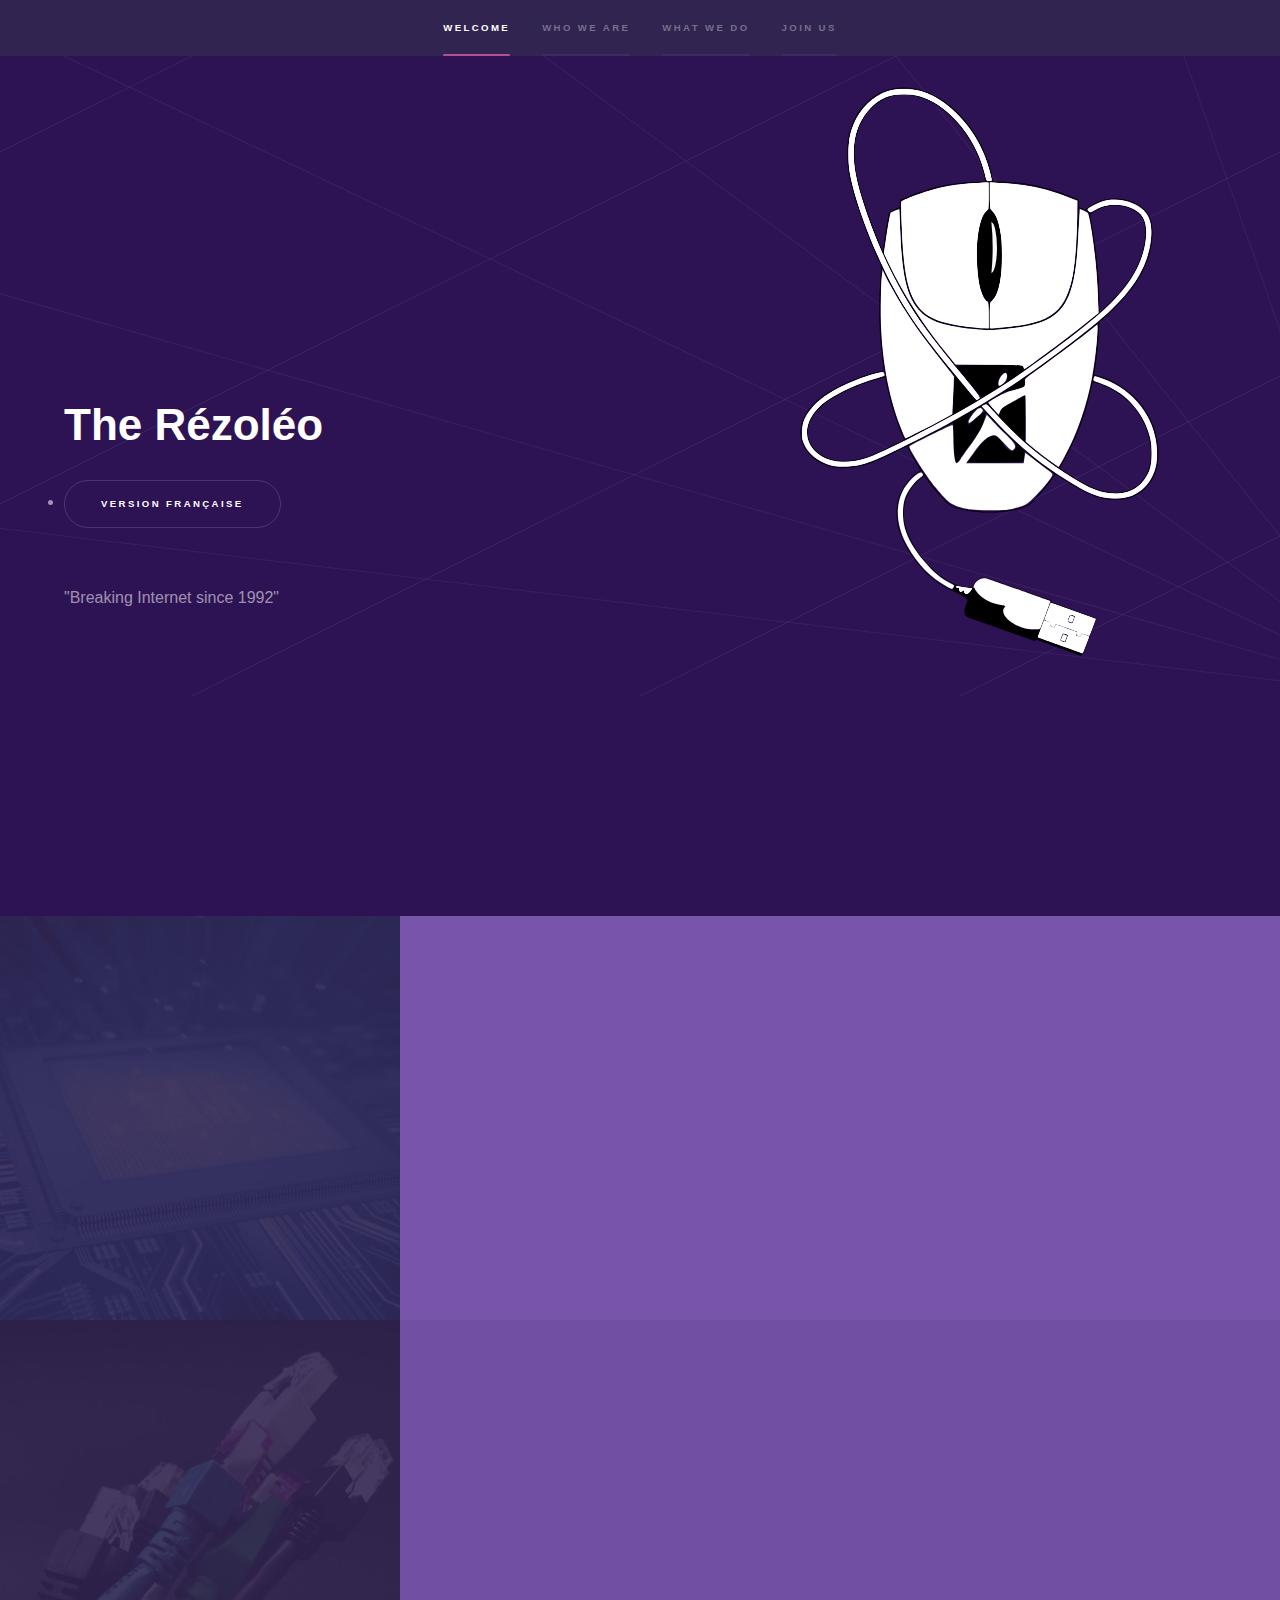
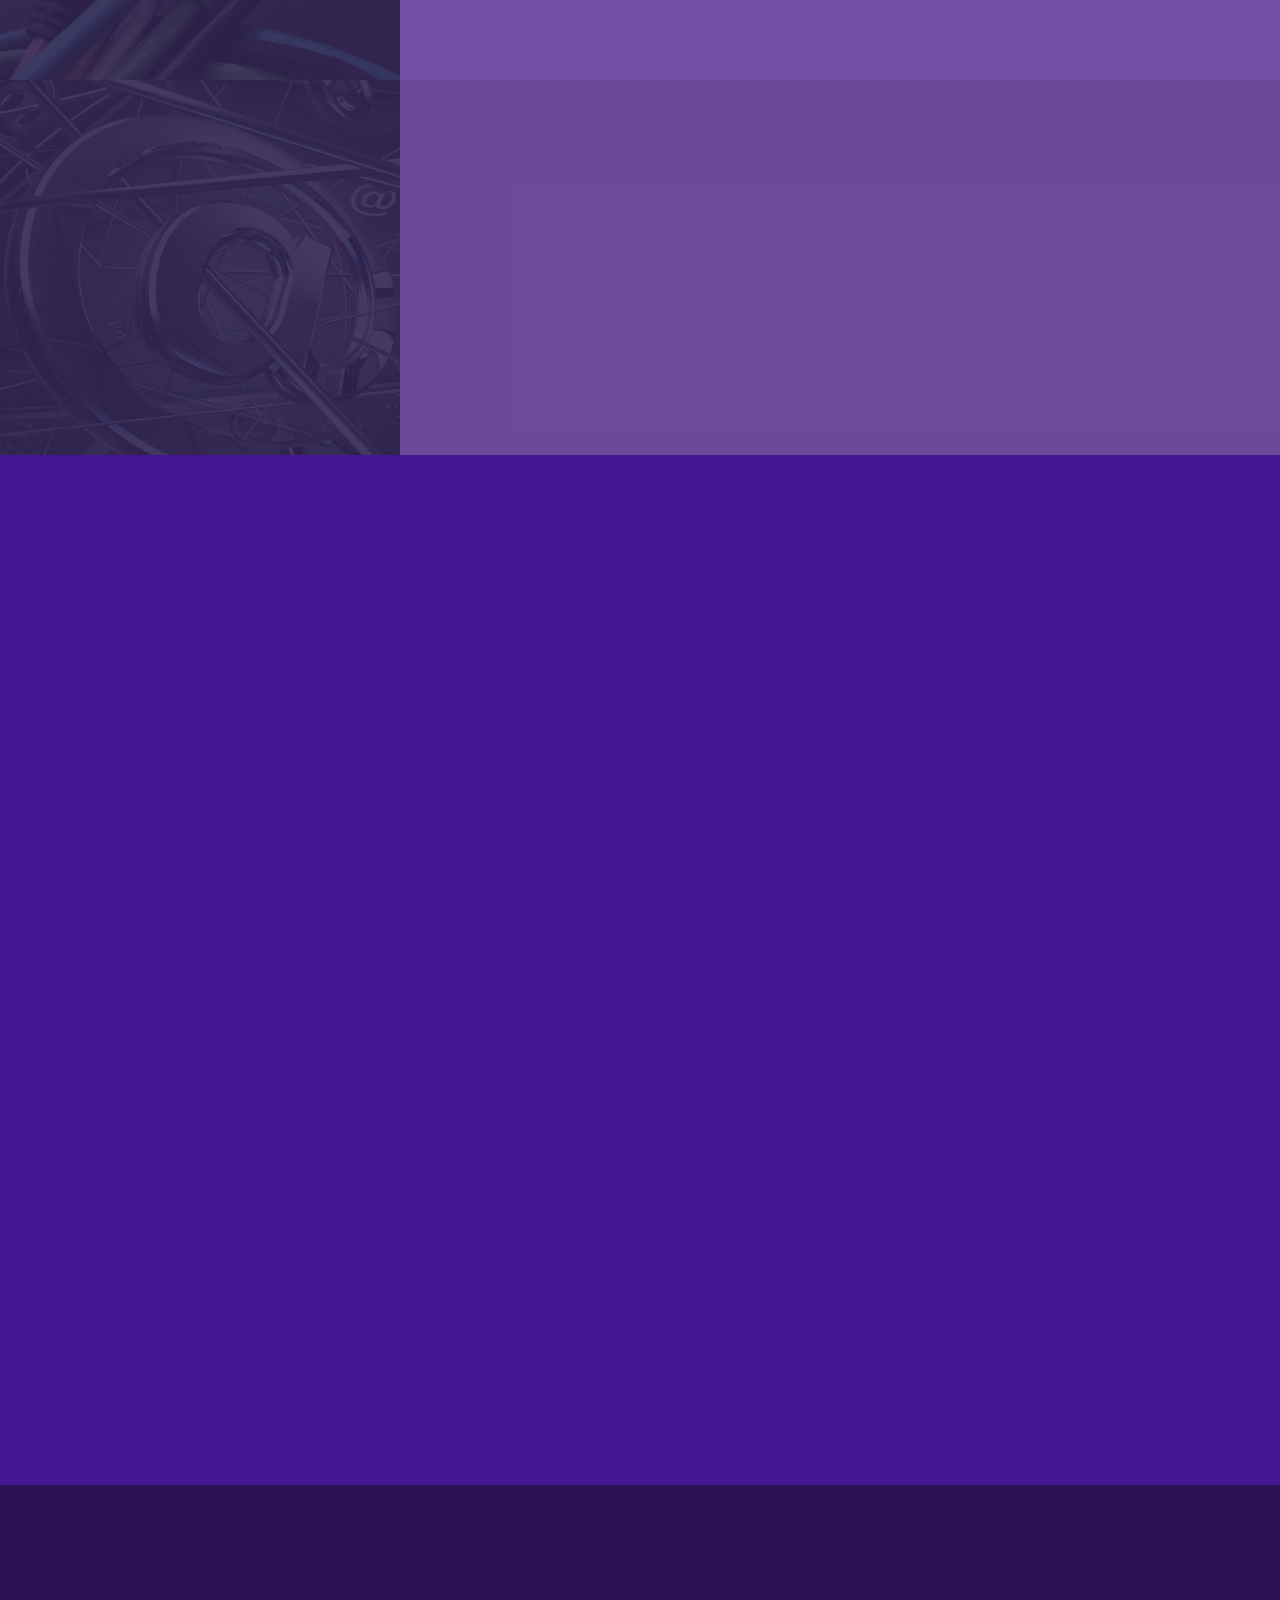
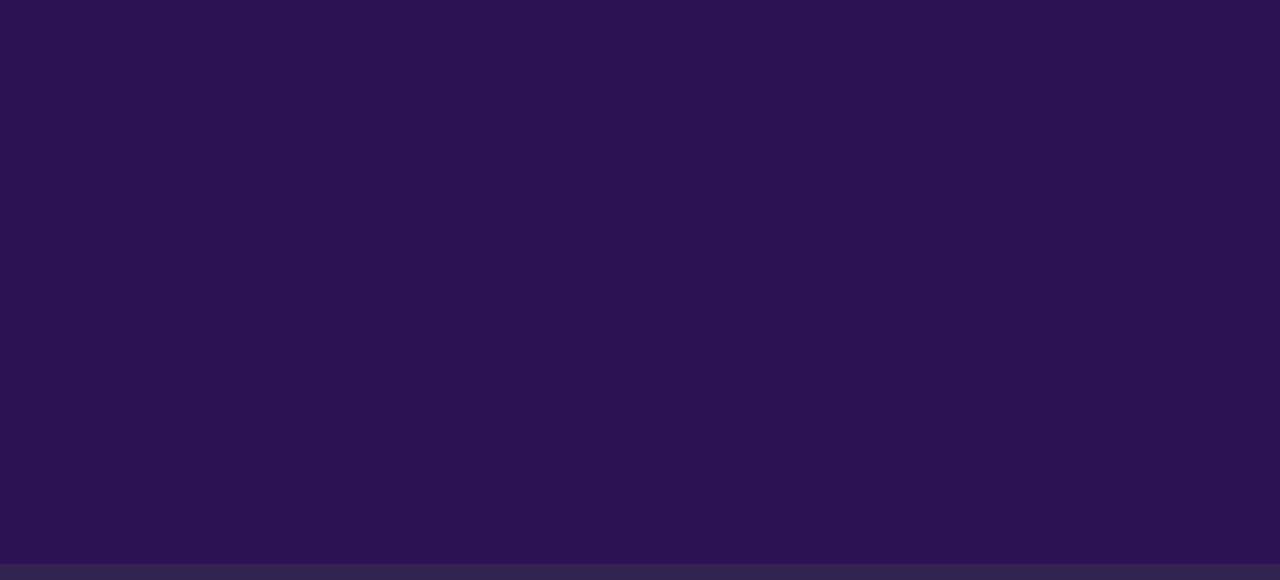
==== commit 990e972d: "Fix numerous small problems with the site" ====
--- a/index_En.html
+++ b/index_En.html
@@ -5,196 +5,181 @@
 	Free for personal and commercial use under the CCA 3.0 license (html5up.net/license)
 -->
 <html>
-	<head>
-		<title>Rézoléo</title>
-		<meta charset="utf-8" />
-		<meta name="viewport" content="width=device-width, initial-scale=1" />
-		<!--[if lte IE 8]><script src="assets/js/ie/html5shiv.js"></script><![endif]-->
-		<link rel="stylesheet" href="assets/css/main.css" />
-		<!--[if lte IE 9]><link rel="stylesheet" href="assets/css/ie9.css" /><![endif]-->
-		<!--[if lte IE 8]><link rel="stylesheet" href="assets/css/ie8.css" /><![endif]-->
-	</head>
-	<body>
 
-		<!-- Sidebar -->
-			<section id="sidebar">
-				<div class="inner">
-					<nav>
-						<ul>
-							<li><a href="#intro">Welcome</a></li>
-							<li><a href="#one">About us</a></li>
-							<li><a href="#two">What we do</a></li>
-							<li><a href="#three">Join us</a></li>
-						</ul>
-					</nav>
-				</div>
-			</section>
+<head>
+    <title>The Rézoléo</title>
+    <meta charset="utf-8" />
+    <meta name="viewport" content="width=device-width, initial-scale=1" />
+    <!--[if lte IE 8]><script src="assets/js/ie/html5shiv.js"></script><![endif]-->
+    <link rel="stylesheet" href="assets/css/main.css" />
+    <!--[if lte IE 9]><link rel="stylesheet" href="assets/css/ie9.css" /><![endif]-->
+    <!--[if lte IE 8]><link rel="stylesheet" href="assets/css/ie8.css" /><![endif]-->
+</head>
 
-		<!-- Wrapper -->
-			<div id="wrapper">
+<body>
 
-				<!-- Intro -->
-					<section id="intro" class="wrapper style1 fullscreen fade-up">
-						<div class="inner">
-							<h1>Rézoléo</h1>
-							"Breaking Internet since 1992"
-								<li><a href="#one" class="button scrolly">Learn more</a></li>
-							</ul>
-						</div>
-					</section>
+    <!-- Sidebar -->
+    <section id="sidebar">
+        <div class="inner">
+            <nav>
+                <ul>
+                    <li><a href="#intro">Welcome</a></li>
+                    <li><a href="#one">Who we are</a></li>
+                    <li><a href="#two">What we do</a></li>
+                    <li><a href="#three">Join us</a></li>
+                </ul>
+            </nav>
+        </div>
+    </section>
 
-				<!-- One -->
-					<section id="one" class="wrapper style2 spotlights">
-						<section>
-							<a href="#" class="image"><img src="images/pic01.jpg" alt="" data-position="center center" /></a>
-							<div class="content">
-								<div class="inner">
-									<h2>About us</h2>
-									<p>Rézoléo is the association in charge of providing the Internet access in Léonard de Vinci residence. We offer many services to the Centrale students along with training sessions to the members of the association.</p>
-									<ul class="actions">
-										<li><a href="#" class="button">Learn more</a></li>
-									</ul>
-								</div>
-							</div>
-						</section>
-						<section>
-							<a href="#" class="image"><img src="images/pic02.jpg" alt="" data-position="top center" /></a>
-							<div class="content">
-								<div class="inner">
-									<h2>Rules of procedure</h2>
-									<p>Read our Rules of procedure !</p>
-									<ul class="actions">
-										<li><a href="ri.rezoleo.fr" class="button">Learn more</a></li>
-									</ul>
-								</div>
-							</div>
-						</section>
-						<section>
-							<a href="#" class="image"><img src="images/pic03.jpg" alt="" data-position="25% 25%" /></a>
-							<div class="content">
-								<div class="inner">
-									<h2>Subscription</h2>
-									<p>You can pay your subscription online. We offer a 12-month subscription for 80€. Alternatively, you can pay 8€ per month.</p>
-									<ul class="actions">
-										<li><a href="abonnement.rezoleo.fr" class="button">(Under construction)</a></li>
-									</ul>
-								</div>
-							</div>
-						</section>
-					</section>
-				<!-- Two -->
-					<section id="two" class="wrapper style3 fade-up">
-						<div class="inner">
-							<h2>Our services</h2>
-							<p>Les nombreux services du Rézoléo.</p>
-							<div class="features">
-								<section>
-									<span class="icon major fa-code"></span>
-									<h3>Website hosting</h3>
-									<p>Be it for a personnal website, an association, a list or a project, Rézoléo provide free website hosting to Centrale students.</p>
-								</section>
-								<section>
-									<span class="icon major fa-lock"></span>
-									<h3>TV over Internet</h3>
-									<p>You can watch TV at the residence on your computer through the Internet.</p>
-								</section>
-								<section>
-									<span class="icon major fa-cog"></span>
-									<h3>The Vinci</h3>
-									<p>You can easily share files with other residents thank to The Vinci.</p>
-								</section>
-								<section>
-									<span class="icon major fa-desktop"></span>
-									<h3>Computer repair</h3>
-									<p>If your computer ever happens to fail, bring it to us ! We will identify the issue free of charge.</p>
-								</section>
-								<section>
-									<span class="icon major fa-chain"></span>
-									<h3>Mailing lists</h3>
-									<p>Associations can contact us to create their own mailing lists so that their communication go smooth as silk. </p>
-								</section>
-                                <section>
-                                    <span class="icon major fa-chain"></span>
-                                    <h3>Handbook</h3>
-                                    <p>No matter what service you wish to use, you can find instructions in our handbook.</p>
-                                </section>
-							</div>
-							<ul class="actions">
-								<li><a href="poly.rezoleo.fr<" class="button">Tutorials</a></li>
-							</ul>
-						</div>
-					</section>
+    <!-- Wrapper -->
+    <div id="wrapper">
 
-				<!-- Three -->
-					<section id="three" class="wrapper style1 fade-up">
-						<div class="inner">
-							<h2>Join us</h2>
-							<p>Our meetings take place every Thrusday at 6:30 pm in our premises.</p>
-							<div class="split style1">
-								<section>
-									<form method="post" action="#">
-										<div class="field half first">
-											<label for="name">Name</label>
-											<input type="text" name="name" id="name" />
-										</div>
-										<div class="field half">
-											<label for="email">Email</label>
-											<input type="text" name="email" id="email" />
-										</div>
-										<div class="field">
-											<label for="message">Message</label>
-											<textarea name="message" id="message" rows="5"></textarea>
-										</div>
-										<ul class="actions">
-											<li><a href="" class="button submit">Send Message</a></li>
-										</ul>
-									</form>
-								</section>
-								<section>
-									<ul class="contact">
-										<li>
-											<h3>Address</h3>
-											<span>Résidence Léonard de Vinci<br />
-											Avenue Paul Langevin<br />
-											59650 Villeneuve d'Ascq</span>
-										</li>
-										<li>
-											<h3>Email</h3>
-											<a href="#">contact@rezoleo.fr</a>
-										</li>
-										<li>
-											<h3>Social</h3>
-											<ul class="icons">
-												<li><a href="https://twitter.com/rezoleo_ecl" class="fa-twitter"><span class="label">Twitter</span></a></li>
-												<li><a href="#" class="fa-facebook"><span class="label">Facebook</span></a></li>
-												<li><a href="https://github.com/rezoleo/" class="fa-github"><span class="label">GitHub</span></a></li>
-											</ul>
-										</li>
-									</ul>
-								</section>
-							</div>
-						</div>
-					</section>
+        <!-- Intro -->
+        <section id="intro" class="wrapper style1 fullscreen fade-up">
+            <div class="inner">
+                <h1>The Rézoléo</h1>
+                <li><a href="./index.html" class="button scrolly">Version française</a></li>
+                <br>
+                <br> "Breaking Internet since 1992"
 
-			</div>
+                </ul>
+            </div>
+        </section>
 
-		<!-- Footer -->
-			<footer id="footer" class="wrapper style1-alt">
-				<div class="inner">
-					<ul class="menu">
-						<li>&copy; Untitled. All rights reserved.</li><li>Design: <a href="http://html5up.net">HTML5 UP</a></li>
-					</ul>
-				</div>
-			</footer>
+        <!-- One -->
+        <section id="one" class="wrapper style2 spotlights">
+            <section>
+                <a href="#" class="image"><img src="images/pic01.jpg" alt="" data-position="center center" /></a>
+                <div class="content">
+                    <div class="inner">
+                        <h2>Who we are</h2>
+                        <p>The Rézoléo is the association that manages the internet connexion at the Résidence Léonard de Vinci. Its members are Centrale volunteer students. Though it was for a long time linked to Centrale Lille, the Rézoléo became independant
+                            in 2017, and is since then an official internet service provider. The association provides numerous services to the Centrale Lille students, and numerous courses for its members.</p>
+                        <ul class="actions">
+                            <li><a href="https://poly.rezoleo.fr/doku.php?id=public:histoire_public" class="button">Learn more</a></li>
+                        </ul>
+                    </div>
+                </div>
+            </section>
+            <section>
+                <a href="#" class="image"><img src="images/pic02.jpg" alt="" data-position="top center" /></a>
+                <div class="content">
+                    <div class="inner">
+                        <h2>Rules of procedure</h2>
+                        <p>Read our rules of procedure</p>
+                        <ul class="actions">
+                            <li><a href="https://ri.rezoleo.fr/reglement_interieur.pdf" class="button">Learn more</a></li>
+                        </ul>
+                    </div>
+                </div>
+            </section>
+            <section>
+                <a href="#" class="image"><img src="images/pic03.jpg" alt="" data-position="25% 25%" /></a>
+                <div class="content">
+                    <div class="inner">
+                        <h2>Subscription</h2>
+                        <p>Every occupants can have an internet access. The price of that acces is 8€ a month and 80€ a year. Paiements can be made in cash, checks, bank transfer or card. During your registration, a mail will be sent to you, to initialize
+                            your Re20 account, with which you will be able to access informations regarding your subscription.</p>
+                        <ul class="actions">
+                            <li><a href="https://re2o.rezoleo.fr/" class="button">Visit Re2o</a></li>
+                        </ul>
+                    </div>
+                </div>
+            </section>
+        </section>
+        <!-- Two -->
+        <section id="two" class="wrapper style3 fade-up">
+            <div class="inner">
+                <h2>Our services</h2>
+                <p>Rézoléo's numerous services.</p>
+                <div class="features">
+                    <section>
+                        <span class="icon major fa-code"></span>
+                        <h3>Web hosting.</h3>
+                        <p> Whether it is a personal website, a website for an association, for a student body list or a student project, the Rézoléo offers free web hosting for Centrale Lille Students.</p>
+                    </section>
+                    <section>
+                        <span class="icon major fa-lock"></span>
+                        <h3>Television via Internet</h3>
+                        <p>You can watch television in the Résidence directly from your computer linked to Internet.</p>
+                    </section>
+                    <section>
+                        <span class="icon major fa-code"></span>
+                        <h3>Training courses</h3>
+                        <p>The Rézoléo offers numerous training courses open to all, throughout the year, on numerous subjects, such as : an introduction to Linux, Git, Unity.</p>
+                    </section>
+                    <section>
+                        <span class="icon major fa-desktop"></span>
+                        <h3>Computer repair</h3>
+                        <p>If you have computer problems, stop by our premises, we will diagnose your problem for free.</p>
+                    </section>
+                    <section>
+                        <span class="icon major fa-chain"></span>
+                        <h3>The mailings-lists</h3>
+                        <p>For the comm' to work well, we offer to associations the ability to create and manager their own mailing-list, which allows them to create a public e-mail address for a groupe of people. To create a mailing-list in @lists.rezoleo.fr,
+                            please send us a mail stating the name of the new mailling and the adresse mail of its administrator.</p>
+                    </section>
+                    <section>
+                        <span class="icon major fa-chain"></span>
+                        <h3>The poly</h3>
+                        <p>Whatever service you're looking for, it is documented on the poly.</p>
+                        <ul class="actions">
+                            <li><a href="https://poly.rezoleo.fr/doku.php?id=start" class="button">Visit the poly</a></li>
+                        </ul>
+                    </section>
+                </div>
+            </div>
+        </section>
 
-		<!-- Scripts -->
-			<script src="assets/js/jquery.min.js"></script>
-			<script src="assets/js/jquery.scrollex.min.js"></script>
-			<script src="assets/js/jquery.scrolly.min.js"></script>
-			<script src="assets/js/skel.min.js"></script>
-			<script src="assets/js/util.js"></script>
-			<!--[if lte IE 8]><script src="assets/js/ie/respond.min.js"></script><![endif]-->
-			<script src="assets/js/main.js"></script>
+        <!-- Three -->
+        <section id="three" class="wrapper style1 fade-up">
+            <div class="inner">
+                <h2>Join us!</h2>
+                <p>Our meetings take place every thursday at 18h30 in our premises.</p>
+                <h2>Find us</h2>
+                <p>Our premises are opened every Mondays and Fridays from 6pm to 8pm. During hollidays, these permanences won't be covered.</p>
+                <div class="split style1">
+                    <section>
+                        <img margin="0 auto" src="images/carte_local_rezoleo.png" />
+                    </section>
+                    <section>
+                        <ul class="contact">
+                            <li>
+                                <h3>Address</h3>
+                                <span>Résidence Léonard de Vinci<br />
+									Avenue Paul Langevin<br />
+									59650 Villeneuve d'Ascq</span>
+                            </li>
+                            <li>
+                                <h3>E-mail</h3>
+                                <a href="mailto:contact@rezoleo.fr?subject=Question sur la connexion internet&body=Bonjour,">contact@rezoleo.fr</a>
+                            </li>
+                            <li>
+                                <h3>Socials</h3>
+                                <ul class="icons">
+                                    <li><a href="https://twitter.com/rezoleo_ecl" class="fa-twitter"><span class="label">Twitter</span></a></li>
+                                    <li><a href="https://www.facebook.com/rezoleoeclille/" class="fa-facebook"><span class="label">Facebook</span></a></li>
+                                    <li><a href="https://github.com/rezoleo/" class="fa-github"><span class="label">GitHub</span></a></li>
+                                </ul>
+                            </li>
+                        </ul>
+                    </section>
+                </div>
+            </div>
+        </section>
 
-	</body>
+    </div>
+
+    <!-- Scripts -->
+    <script src="assets/js/jquery.min.js"></script>
+    <script src="assets/js/jquery.scrollex.min.js"></script>
+    <script src="assets/js/jquery.scrolly.min.js"></script>
+    <script src="assets/js/skel.min.js"></script>
+    <script src="assets/js/util.js"></script>
+    <!--[if lte IE 8]><script src="assets/js/ie/respond.min.js"></script><![endif]-->
+    <script src="assets/js/main.js"></script>
+
+</body>
+
 </html>--- a/assets/css/main.css
+++ b/assets/css/main.css
@@ -6,3914 +6,3785 @@
 	Free for personal and commercial use under the CCA 3.0 license (html5up.net/license)
 */
 
+
 /* Reset */
 
-	html, body, div, span, applet, object, iframe, h1, h2, h3, h4, h5, h6, p, blockquote, pre, a, abbr, acronym, address, big, cite, code, del, dfn, em, img, ins, kbd, q, s, samp, small, strike, strong, sub, sup, tt, var, b, u, i, center, dl, dt, dd, ol, ul, li, fieldset, form, label, legend, table, caption, tbody, tfoot, thead, tr, th, td, article, aside, canvas, details, embed, figure, figcaption, footer, header, hgroup, menu, nav, output, ruby, section, summary, time, mark, audio, video {
-		margin: 0;
-		padding: 0;
-		border: 0;
-		font-size: 100%;
-		font: inherit;
-		vertical-align: baseline;
-	}
-
-	article, aside, details, figcaption, figure, footer, header, hgroup, menu, nav, section {
-		display: block;
-	}
-
-	body {
-		line-height: 1;
-	}
-
-	ol, ul {
-		list-style: none;
-	}
-
-	blockquote, q {
-		quotes: none;
-	}
-
-	blockquote:before, blockquote:after, q:before, q:after {
-		content: '';
-		content: none;
-	}
-
-	table {
-		border-collapse: collapse;
-		border-spacing: 0;
-	}
-
-	body {
-		-webkit-text-size-adjust: none;
-	}
+html,
+body,
+div,
+span,
+applet,
+object,
+iframe,
+h1,
+h2,
+h3,
+h4,
+h5,
+h6,
+p,
+blockquote,
+pre,
+a,
+abbr,
+acronym,
+address,
+big,
+cite,
+code,
+del,
+dfn,
+em,
+img,
+ins,
+kbd,
+q,
+s,
+samp,
+small,
+strike,
+strong,
+sub,
+sup,
+tt,
+var,
+b,
+u,
+i,
+center,
+dl,
+dt,
+dd,
+ol,
+ul,
+li,
+fieldset,
+form,
+label,
+legend,
+table,
+caption,
+tbody,
+tfoot,
+thead,
+tr,
+th,
+td,
+article,
+aside,
+canvas,
+details,
+embed,
+figure,
+figcaption,
+footer,
+header,
+hgroup,
+menu,
+nav,
+output,
+ruby,
+section,
+summary,
+time,
+mark,
+audio,
+video {
+    margin: 0;
+    padding: 0;
+    border: 0;
+    font-size: 100%;
+    font: inherit;
+    vertical-align: baseline;
+    text-align: justify;
+}
+
+article,
+aside,
+details,
+figcaption,
+figure,
+footer,
+header,
+hgroup,
+menu,
+nav,
+section {
+    display: block;
+}
+
+body {
+    line-height: 1;
+}
+
+ol,
+ul {
+    list-style: none;
+}
+
+blockquote,
+q {
+    quotes: none;
+}
+
+blockquote:before,
+blockquote:after,
+q:before,
+q:after {
+    content: '';
+    content: none;
+}
+
+table {
+    border-collapse: collapse;
+    border-spacing: 0;
+}
+
+body {
+    -webkit-text-size-adjust: none;
+}
+
 
 /* Box Model */
 
-	*, *:before, *:after {
-		-moz-box-sizing: border-box;
-		-webkit-box-sizing: border-box;
-		box-sizing: border-box;
-	}
+*,
+*:before,
+*:after {
+    -moz-box-sizing: border-box;
+    -webkit-box-sizing: border-box;
+    box-sizing: border-box;
+}
+
 
 /* Grid */
 
-	.row {
-		border-bottom: solid 1px transparent;
-		-moz-box-sizing: border-box;
-		-webkit-box-sizing: border-box;
-		box-sizing: border-box;
-	}
-
-	.row > * {
-		float: left;
-		-moz-box-sizing: border-box;
-		-webkit-box-sizing: border-box;
-		box-sizing: border-box;
-	}
-
-	.row:after, .row:before {
-		content: '';
-		display: block;
-		clear: both;
-		height: 0;
-	}
-
-	.row.uniform > * > :first-child {
-		margin-top: 0;
-	}
-
-	.row.uniform > * > :last-child {
-		margin-bottom: 0;
-	}
-
-	.row.\30 \25 > * {
-		padding: 0 0 0 0em;
-	}
-
-	.row.\30 \25 {
-		margin: 0 0 -1px 0em;
-	}
-
-	.row.uniform.\30 \25 > * {
-		padding: 0em 0 0 0em;
-	}
-
-	.row.uniform.\30 \25 {
-		margin: 0em 0 -1px 0em;
-	}
-
-	.row > * {
-		padding: 0 0 0 1.5em;
-	}
-
-	.row {
-		margin: 0 0 -1px -1.5em;
-	}
-
-	.row.uniform > * {
-		padding: 1.5em 0 0 1.5em;
-	}
-
-	.row.uniform {
-		margin: -1.5em 0 -1px -1.5em;
-	}
-
-	.row.\32 00\25 > * {
-		padding: 0 0 0 3em;
-	}
-
-	.row.\32 00\25 {
-		margin: 0 0 -1px -3em;
-	}
-
-	.row.uniform.\32 00\25 > * {
-		padding: 3em 0 0 3em;
-	}
-
-	.row.uniform.\32 00\25 {
-		margin: -3em 0 -1px -3em;
-	}
-
-	.row.\31 50\25 > * {
-		padding: 0 0 0 2.25em;
-	}
-
-	.row.\31 50\25 {
-		margin: 0 0 -1px -2.25em;
-	}
-
-	.row.uniform.\31 50\25 > * {
-		padding: 2.25em 0 0 2.25em;
-	}
-
-	.row.uniform.\31 50\25 {
-		margin: -2.25em 0 -1px -2.25em;
-	}
-
-	.row.\35 0\25 > * {
-		padding: 0 0 0 0.75em;
-	}
-
-	.row.\35 0\25 {
-		margin: 0 0 -1px -0.75em;
-	}
-
-	.row.uniform.\35 0\25 > * {
-		padding: 0.75em 0 0 0.75em;
-	}
-
-	.row.uniform.\35 0\25 {
-		margin: -0.75em 0 -1px -0.75em;
-	}
-
-	.row.\32 5\25 > * {
-		padding: 0 0 0 0.375em;
-	}
-
-	.row.\32 5\25 {
-		margin: 0 0 -1px -0.375em;
-	}
-
-	.row.uniform.\32 5\25 > * {
-		padding: 0.375em 0 0 0.375em;
-	}
-
-	.row.uniform.\32 5\25 {
-		margin: -0.375em 0 -1px -0.375em;
-	}
-
-	.\31 2u, .\31 2u\24 {
-		width: 100%;
-		clear: none;
-		margin-left: 0;
-	}
-
-	.\31 1u, .\31 1u\24 {
-		width: 91.6666666667%;
-		clear: none;
-		margin-left: 0;
-	}
-
-	.\31 0u, .\31 0u\24 {
-		width: 83.3333333333%;
-		clear: none;
-		margin-left: 0;
-	}
-
-	.\39 u, .\39 u\24 {
-		width: 75%;
-		clear: none;
-		margin-left: 0;
-	}
-
-	.\38 u, .\38 u\24 {
-		width: 66.6666666667%;
-		clear: none;
-		margin-left: 0;
-	}
-
-	.\37 u, .\37 u\24 {
-		width: 58.3333333333%;
-		clear: none;
-		margin-left: 0;
-	}
-
-	.\36 u, .\36 u\24 {
-		width: 50%;
-		clear: none;
-		margin-left: 0;
-	}
-
-	.\35 u, .\35 u\24 {
-		width: 41.6666666667%;
-		clear: none;
-		margin-left: 0;
-	}
-
-	.\34 u, .\34 u\24 {
-		width: 33.3333333333%;
-		clear: none;
-		margin-left: 0;
-	}
-
-	.\33 u, .\33 u\24 {
-		width: 25%;
-		clear: none;
-		margin-left: 0;
-	}
-
-	.\32 u, .\32 u\24 {
-		width: 16.6666666667%;
-		clear: none;
-		margin-left: 0;
-	}
-
-	.\31 u, .\31 u\24 {
-		width: 8.3333333333%;
-		clear: none;
-		margin-left: 0;
-	}
-
-	.\31 2u\24 + *,
-	.\31 1u\24 + *,
-	.\31 0u\24 + *,
-	.\39 u\24 + *,
-	.\38 u\24 + *,
-	.\37 u\24 + *,
-	.\36 u\24 + *,
-	.\35 u\24 + *,
-	.\34 u\24 + *,
-	.\33 u\24 + *,
-	.\32 u\24 + *,
-	.\31 u\24 + * {
-		clear: left;
-	}
-
-	.\-11u {
-		margin-left: 91.66667%;
-	}
-
-	.\-10u {
-		margin-left: 83.33333%;
-	}
-
-	.\-9u {
-		margin-left: 75%;
-	}
-
-	.\-8u {
-		margin-left: 66.66667%;
-	}
-
-	.\-7u {
-		margin-left: 58.33333%;
-	}
-
-	.\-6u {
-		margin-left: 50%;
-	}
-
-	.\-5u {
-		margin-left: 41.66667%;
-	}
-
-	.\-4u {
-		margin-left: 33.33333%;
-	}
-
-	.\-3u {
-		margin-left: 25%;
-	}
-
-	.\-2u {
-		margin-left: 16.66667%;
-	}
-
-	.\-1u {
-		margin-left: 8.33333%;
-	}
-
-	@media screen and (max-width: 1680px) {
-
-		.row > * {
-			padding: 0 0 0 1.5em;
-		}
-
-		.row {
-			margin: 0 0 -1px -1.5em;
-		}
-
-		.row.uniform > * {
-			padding: 1.5em 0 0 1.5em;
-		}
-
-		.row.uniform {
-			margin: -1.5em 0 -1px -1.5em;
-		}
-
-		.row.\32 00\25 > * {
-			padding: 0 0 0 3em;
-		}
-
-		.row.\32 00\25 {
-			margin: 0 0 -1px -3em;
-		}
-
-		.row.uniform.\32 00\25 > * {
-			padding: 3em 0 0 3em;
-		}
-
-		.row.uniform.\32 00\25 {
-			margin: -3em 0 -1px -3em;
-		}
-
-		.row.\31 50\25 > * {
-			padding: 0 0 0 2.25em;
-		}
-
-		.row.\31 50\25 {
-			margin: 0 0 -1px -2.25em;
-		}
-
-		.row.uniform.\31 50\25 > * {
-			padding: 2.25em 0 0 2.25em;
-		}
-
-		.row.uniform.\31 50\25 {
-			margin: -2.25em 0 -1px -2.25em;
-		}
-
-		.row.\35 0\25 > * {
-			padding: 0 0 0 0.75em;
-		}
-
-		.row.\35 0\25 {
-			margin: 0 0 -1px -0.75em;
-		}
-
-		.row.uniform.\35 0\25 > * {
-			padding: 0.75em 0 0 0.75em;
-		}
-
-		.row.uniform.\35 0\25 {
-			margin: -0.75em 0 -1px -0.75em;
-		}
-
-		.row.\32 5\25 > * {
-			padding: 0 0 0 0.375em;
-		}
-
-		.row.\32 5\25 {
-			margin: 0 0 -1px -0.375em;
-		}
-
-		.row.uniform.\32 5\25 > * {
-			padding: 0.375em 0 0 0.375em;
-		}
-
-		.row.uniform.\32 5\25 {
-			margin: -0.375em 0 -1px -0.375em;
-		}
-
-		.\31 2u\28xlarge\29, .\31 2u\24\28xlarge\29 {
-			width: 100%;
-			clear: none;
-			margin-left: 0;
-		}
-
-		.\31 1u\28xlarge\29, .\31 1u\24\28xlarge\29 {
-			width: 91.6666666667%;
-			clear: none;
-			margin-left: 0;
-		}
-
-		.\31 0u\28xlarge\29, .\31 0u\24\28xlarge\29 {
-			width: 83.3333333333%;
-			clear: none;
-			margin-left: 0;
-		}
-
-		.\39 u\28xlarge\29, .\39 u\24\28xlarge\29 {
-			width: 75%;
-			clear: none;
-			margin-left: 0;
-		}
-
-		.\38 u\28xlarge\29, .\38 u\24\28xlarge\29 {
-			width: 66.6666666667%;
-			clear: none;
-			margin-left: 0;
-		}
-
-		.\37 u\28xlarge\29, .\37 u\24\28xlarge\29 {
-			width: 58.3333333333%;
-			clear: none;
-			margin-left: 0;
-		}
-
-		.\36 u\28xlarge\29, .\36 u\24\28xlarge\29 {
-			width: 50%;
-			clear: none;
-			margin-left: 0;
-		}
-
-		.\35 u\28xlarge\29, .\35 u\24\28xlarge\29 {
-			width: 41.6666666667%;
-			clear: none;
-			margin-left: 0;
-		}
-
-		.\34 u\28xlarge\29, .\34 u\24\28xlarge\29 {
-			width: 33.3333333333%;
-			clear: none;
-			margin-left: 0;
-		}
-
-		.\33 u\28xlarge\29, .\33 u\24\28xlarge\29 {
-			width: 25%;
-			clear: none;
-			margin-left: 0;
-		}
-
-		.\32 u\28xlarge\29, .\32 u\24\28xlarge\29 {
-			width: 16.6666666667%;
-			clear: none;
-			margin-left: 0;
-		}
-
-		.\31 u\28xlarge\29, .\31 u\24\28xlarge\29 {
-			width: 8.3333333333%;
-			clear: none;
-			margin-left: 0;
-		}
-
-		.\31 2u\24\28xlarge\29 + *,
-		.\31 1u\24\28xlarge\29 + *,
-		.\31 0u\24\28xlarge\29 + *,
-		.\39 u\24\28xlarge\29 + *,
-		.\38 u\24\28xlarge\29 + *,
-		.\37 u\24\28xlarge\29 + *,
-		.\36 u\24\28xlarge\29 + *,
-		.\35 u\24\28xlarge\29 + *,
-		.\34 u\24\28xlarge\29 + *,
-		.\33 u\24\28xlarge\29 + *,
-		.\32 u\24\28xlarge\29 + *,
-		.\31 u\24\28xlarge\29 + * {
-			clear: left;
-		}
-
-		.\-11u\28xlarge\29 {
-			margin-left: 91.66667%;
-		}
-
-		.\-10u\28xlarge\29 {
-			margin-left: 83.33333%;
-		}
-
-		.\-9u\28xlarge\29 {
-			margin-left: 75%;
-		}
-
-		.\-8u\28xlarge\29 {
-			margin-left: 66.66667%;
-		}
-
-		.\-7u\28xlarge\29 {
-			margin-left: 58.33333%;
-		}
-
-		.\-6u\28xlarge\29 {
-			margin-left: 50%;
-		}
-
-		.\-5u\28xlarge\29 {
-			margin-left: 41.66667%;
-		}
-
-		.\-4u\28xlarge\29 {
-			margin-left: 33.33333%;
-		}
-
-		.\-3u\28xlarge\29 {
-			margin-left: 25%;
-		}
-
-		.\-2u\28xlarge\29 {
-			margin-left: 16.66667%;
-		}
-
-		.\-1u\28xlarge\29 {
-			margin-left: 8.33333%;
-		}
-
-	}
-
-	@media screen and (max-width: 1280px) {
-
-		.row > * {
-			padding: 0 0 0 1.5em;
-		}
-
-		.row {
-			margin: 0 0 -1px -1.5em;
-		}
-
-		.row.uniform > * {
-			padding: 1.5em 0 0 1.5em;
-		}
-
-		.row.uniform {
-			margin: -1.5em 0 -1px -1.5em;
-		}
-
-		.row.\32 00\25 > * {
-			padding: 0 0 0 3em;
-		}
-
-		.row.\32 00\25 {
-			margin: 0 0 -1px -3em;
-		}
-
-		.row.uniform.\32 00\25 > * {
-			padding: 3em 0 0 3em;
-		}
-
-		.row.uniform.\32 00\25 {
-			margin: -3em 0 -1px -3em;
-		}
-
-		.row.\31 50\25 > * {
-			padding: 0 0 0 2.25em;
-		}
-
-		.row.\31 50\25 {
-			margin: 0 0 -1px -2.25em;
-		}
-
-		.row.uniform.\31 50\25 > * {
-			padding: 2.25em 0 0 2.25em;
-		}
-
-		.row.uniform.\31 50\25 {
-			margin: -2.25em 0 -1px -2.25em;
-		}
-
-		.row.\35 0\25 > * {
-			padding: 0 0 0 0.75em;
-		}
-
-		.row.\35 0\25 {
-			margin: 0 0 -1px -0.75em;
-		}
-
-		.row.uniform.\35 0\25 > * {
-			padding: 0.75em 0 0 0.75em;
-		}
-
-		.row.uniform.\35 0\25 {
-			margin: -0.75em 0 -1px -0.75em;
-		}
-
-		.row.\32 5\25 > * {
-			padding: 0 0 0 0.375em;
-		}
-
-		.row.\32 5\25 {
-			margin: 0 0 -1px -0.375em;
-		}
-
-		.row.uniform.\32 5\25 > * {
-			padding: 0.375em 0 0 0.375em;
-		}
-
-		.row.uniform.\32 5\25 {
-			margin: -0.375em 0 -1px -0.375em;
-		}
-
-		.\31 2u\28large\29, .\31 2u\24\28large\29 {
-			width: 100%;
-			clear: none;
-			margin-left: 0;
-		}
-
-		.\31 1u\28large\29, .\31 1u\24\28large\29 {
-			width: 91.6666666667%;
-			clear: none;
-			margin-left: 0;
-		}
-
-		.\31 0u\28large\29, .\31 0u\24\28large\29 {
-			width: 83.3333333333%;
-			clear: none;
-			margin-left: 0;
-		}
-
-		.\39 u\28large\29, .\39 u\24\28large\29 {
-			width: 75%;
-			clear: none;
-			margin-left: 0;
-		}
-
-		.\38 u\28large\29, .\38 u\24\28large\29 {
-			width: 66.6666666667%;
-			clear: none;
-			margin-left: 0;
-		}
-
-		.\37 u\28large\29, .\37 u\24\28large\29 {
-			width: 58.3333333333%;
-			clear: none;
-			margin-left: 0;
-		}
-
-		.\36 u\28large\29, .\36 u\24\28large\29 {
-			width: 50%;
-			clear: none;
-			margin-left: 0;
-		}
-
-		.\35 u\28large\29, .\35 u\24\28large\29 {
-			width: 41.6666666667%;
-			clear: none;
-			margin-left: 0;
-		}
-
-		.\34 u\28large\29, .\34 u\24\28large\29 {
-			width: 33.3333333333%;
-			clear: none;
-			margin-left: 0;
-		}
-
-		.\33 u\28large\29, .\33 u\24\28large\29 {
-			width: 25%;
-			clear: none;
-			margin-left: 0;
-		}
-
-		.\32 u\28large\29, .\32 u\24\28large\29 {
-			width: 16.6666666667%;
-			clear: none;
-			margin-left: 0;
-		}
-
-		.\31 u\28large\29, .\31 u\24\28large\29 {
-			width: 8.3333333333%;
-			clear: none;
-			margin-left: 0;
-		}
-
-		.\31 2u\24\28large\29 + *,
-		.\31 1u\24\28large\29 + *,
-		.\31 0u\24\28large\29 + *,
-		.\39 u\24\28large\29 + *,
-		.\38 u\24\28large\29 + *,
-		.\37 u\24\28large\29 + *,
-		.\36 u\24\28large\29 + *,
-		.\35 u\24\28large\29 + *,
-		.\34 u\24\28large\29 + *,
-		.\33 u\24\28large\29 + *,
-		.\32 u\24\28large\29 + *,
-		.\31 u\24\28large\29 + * {
-			clear: left;
-		}
-
-		.\-11u\28large\29 {
-			margin-left: 91.66667%;
-		}
-
-		.\-10u\28large\29 {
-			margin-left: 83.33333%;
-		}
-
-		.\-9u\28large\29 {
-			margin-left: 75%;
-		}
-
-		.\-8u\28large\29 {
-			margin-left: 66.66667%;
-		}
-
-		.\-7u\28large\29 {
-			margin-left: 58.33333%;
-		}
-
-		.\-6u\28large\29 {
-			margin-left: 50%;
-		}
-
-		.\-5u\28large\29 {
-			margin-left: 41.66667%;
-		}
-
-		.\-4u\28large\29 {
-			margin-left: 33.33333%;
-		}
-
-		.\-3u\28large\29 {
-			margin-left: 25%;
-		}
-
-		.\-2u\28large\29 {
-			margin-left: 16.66667%;
-		}
-
-		.\-1u\28large\29 {
-			margin-left: 8.33333%;
-		}
-
-	}
-
-	@media screen and (max-width: 980px) {
-
-		.row > * {
-			padding: 0 0 0 1.5em;
-		}
-
-		.row {
-			margin: 0 0 -1px -1.5em;
-		}
-
-		.row.uniform > * {
-			padding: 1.5em 0 0 1.5em;
-		}
-
-		.row.uniform {
-			margin: -1.5em 0 -1px -1.5em;
-		}
-
-		.row.\32 00\25 > * {
-			padding: 0 0 0 3em;
-		}
-
-		.row.\32 00\25 {
-			margin: 0 0 -1px -3em;
-		}
-
-		.row.uniform.\32 00\25 > * {
-			padding: 3em 0 0 3em;
-		}
-
-		.row.uniform.\32 00\25 {
-			margin: -3em 0 -1px -3em;
-		}
-
-		.row.\31 50\25 > * {
-			padding: 0 0 0 2.25em;
-		}
-
-		.row.\31 50\25 {
-			margin: 0 0 -1px -2.25em;
-		}
-
-		.row.uniform.\31 50\25 > * {
-			padding: 2.25em 0 0 2.25em;
-		}
-
-		.row.uniform.\31 50\25 {
-			margin: -2.25em 0 -1px -2.25em;
-		}
-
-		.row.\35 0\25 > * {
-			padding: 0 0 0 0.75em;
-		}
-
-		.row.\35 0\25 {
-			margin: 0 0 -1px -0.75em;
-		}
-
-		.row.uniform.\35 0\25 > * {
-			padding: 0.75em 0 0 0.75em;
-		}
-
-		.row.uniform.\35 0\25 {
-			margin: -0.75em 0 -1px -0.75em;
-		}
-
-		.row.\32 5\25 > * {
-			padding: 0 0 0 0.375em;
-		}
-
-		.row.\32 5\25 {
-			margin: 0 0 -1px -0.375em;
-		}
-
-		.row.uniform.\32 5\25 > * {
-			padding: 0.375em 0 0 0.375em;
-		}
-
-		.row.uniform.\32 5\25 {
-			margin: -0.375em 0 -1px -0.375em;
-		}
-
-		.\31 2u\28medium\29, .\31 2u\24\28medium\29 {
-			width: 100%;
-			clear: none;
-			margin-left: 0;
-		}
-
-		.\31 1u\28medium\29, .\31 1u\24\28medium\29 {
-			width: 91.6666666667%;
-			clear: none;
-			margin-left: 0;
-		}
-
-		.\31 0u\28medium\29, .\31 0u\24\28medium\29 {
-			width: 83.3333333333%;
-			clear: none;
-			margin-left: 0;
-		}
-
-		.\39 u\28medium\29, .\39 u\24\28medium\29 {
-			width: 75%;
-			clear: none;
-			margin-left: 0;
-		}
-
-		.\38 u\28medium\29, .\38 u\24\28medium\29 {
-			width: 66.6666666667%;
-			clear: none;
-			margin-left: 0;
-		}
-
-		.\37 u\28medium\29, .\37 u\24\28medium\29 {
-			width: 58.3333333333%;
-			clear: none;
-			margin-left: 0;
-		}
-
-		.\36 u\28medium\29, .\36 u\24\28medium\29 {
-			width: 50%;
-			clear: none;
-			margin-left: 0;
-		}
-
-		.\35 u\28medium\29, .\35 u\24\28medium\29 {
-			width: 41.6666666667%;
-			clear: none;
-			margin-left: 0;
-		}
-
-		.\34 u\28medium\29, .\34 u\24\28medium\29 {
-			width: 33.3333333333%;
-			clear: none;
-			margin-left: 0;
-		}
-
-		.\33 u\28medium\29, .\33 u\24\28medium\29 {
-			width: 25%;
-			clear: none;
-			margin-left: 0;
-		}
-
-		.\32 u\28medium\29, .\32 u\24\28medium\29 {
-			width: 16.6666666667%;
-			clear: none;
-			margin-left: 0;
-		}
-
-		.\31 u\28medium\29, .\31 u\24\28medium\29 {
-			width: 8.3333333333%;
-			clear: none;
-			margin-left: 0;
-		}
-
-		.\31 2u\24\28medium\29 + *,
-		.\31 1u\24\28medium\29 + *,
-		.\31 0u\24\28medium\29 + *,
-		.\39 u\24\28medium\29 + *,
-		.\38 u\24\28medium\29 + *,
-		.\37 u\24\28medium\29 + *,
-		.\36 u\24\28medium\29 + *,
-		.\35 u\24\28medium\29 + *,
-		.\34 u\24\28medium\29 + *,
-		.\33 u\24\28medium\29 + *,
-		.\32 u\24\28medium\29 + *,
-		.\31 u\24\28medium\29 + * {
-			clear: left;
-		}
-
-		.\-11u\28medium\29 {
-			margin-left: 91.66667%;
-		}
-
-		.\-10u\28medium\29 {
-			margin-left: 83.33333%;
-		}
-
-		.\-9u\28medium\29 {
-			margin-left: 75%;
-		}
-
-		.\-8u\28medium\29 {
-			margin-left: 66.66667%;
-		}
-
-		.\-7u\28medium\29 {
-			margin-left: 58.33333%;
-		}
-
-		.\-6u\28medium\29 {
-			margin-left: 50%;
-		}
-
-		.\-5u\28medium\29 {
-			margin-left: 41.66667%;
-		}
-
-		.\-4u\28medium\29 {
-			margin-left: 33.33333%;
-		}
-
-		.\-3u\28medium\29 {
-			margin-left: 25%;
-		}
-
-		.\-2u\28medium\29 {
-			margin-left: 16.66667%;
-		}
-
-		.\-1u\28medium\29 {
-			margin-left: 8.33333%;
-		}
-
-	}
-
-	@media screen and (max-width: 736px) {
-
-		.row > * {
-			padding: 0 0 0 1.5em;
-		}
-
-		.row {
-			margin: 0 0 -1px -1.5em;
-		}
-
-		.row.uniform > * {
-			padding: 1.5em 0 0 1.5em;
-		}
-
-		.row.uniform {
-			margin: -1.5em 0 -1px -1.5em;
-		}
-
-		.row.\32 00\25 > * {
-			padding: 0 0 0 3em;
-		}
-
-		.row.\32 00\25 {
-			margin: 0 0 -1px -3em;
-		}
-
-		.row.uniform.\32 00\25 > * {
-			padding: 3em 0 0 3em;
-		}
-
-		.row.uniform.\32 00\25 {
-			margin: -3em 0 -1px -3em;
-		}
-
-		.row.\31 50\25 > * {
-			padding: 0 0 0 2.25em;
-		}
-
-		.row.\31 50\25 {
-			margin: 0 0 -1px -2.25em;
-		}
-
-		.row.uniform.\31 50\25 > * {
-			padding: 2.25em 0 0 2.25em;
-		}
-
-		.row.uniform.\31 50\25 {
-			margin: -2.25em 0 -1px -2.25em;
-		}
-
-		.row.\35 0\25 > * {
-			padding: 0 0 0 0.75em;
-		}
-
-		.row.\35 0\25 {
-			margin: 0 0 -1px -0.75em;
-		}
-
-		.row.uniform.\35 0\25 > * {
-			padding: 0.75em 0 0 0.75em;
-		}
-
-		.row.uniform.\35 0\25 {
-			margin: -0.75em 0 -1px -0.75em;
-		}
-
-		.row.\32 5\25 > * {
-			padding: 0 0 0 0.375em;
-		}
-
-		.row.\32 5\25 {
-			margin: 0 0 -1px -0.375em;
-		}
-
-		.row.uniform.\32 5\25 > * {
-			padding: 0.375em 0 0 0.375em;
-		}
-
-		.row.uniform.\32 5\25 {
-			margin: -0.375em 0 -1px -0.375em;
-		}
-
-		.\31 2u\28small\29, .\31 2u\24\28small\29 {
-			width: 100%;
-			clear: none;
-			margin-left: 0;
-		}
-
-		.\31 1u\28small\29, .\31 1u\24\28small\29 {
-			width: 91.6666666667%;
-			clear: none;
-			margin-left: 0;
-		}
-
-		.\31 0u\28small\29, .\31 0u\24\28small\29 {
-			width: 83.3333333333%;
-			clear: none;
-			margin-left: 0;
-		}
-
-		.\39 u\28small\29, .\39 u\24\28small\29 {
-			width: 75%;
-			clear: none;
-			margin-left: 0;
-		}
-
-		.\38 u\28small\29, .\38 u\24\28small\29 {
-			width: 66.6666666667%;
-			clear: none;
-			margin-left: 0;
-		}
-
-		.\37 u\28small\29, .\37 u\24\28small\29 {
-			width: 58.3333333333%;
-			clear: none;
-			margin-left: 0;
-		}
-
-		.\36 u\28small\29, .\36 u\24\28small\29 {
-			width: 50%;
-			clear: none;
-			margin-left: 0;
-		}
-
-		.\35 u\28small\29, .\35 u\24\28small\29 {
-			width: 41.6666666667%;
-			clear: none;
-			margin-left: 0;
-		}
-
-		.\34 u\28small\29, .\34 u\24\28small\29 {
-			width: 33.3333333333%;
-			clear: none;
-			margin-left: 0;
-		}
-
-		.\33 u\28small\29, .\33 u\24\28small\29 {
-			width: 25%;
-			clear: none;
-			margin-left: 0;
-		}
-
-		.\32 u\28small\29, .\32 u\24\28small\29 {
-			width: 16.6666666667%;
-			clear: none;
-			margin-left: 0;
-		}
-
-		.\31 u\28small\29, .\31 u\24\28small\29 {
-			width: 8.3333333333%;
-			clear: none;
-			margin-left: 0;
-		}
-
-		.\31 2u\24\28small\29 + *,
-		.\31 1u\24\28small\29 + *,
-		.\31 0u\24\28small\29 + *,
-		.\39 u\24\28small\29 + *,
-		.\38 u\24\28small\29 + *,
-		.\37 u\24\28small\29 + *,
-		.\36 u\24\28small\29 + *,
-		.\35 u\24\28small\29 + *,
-		.\34 u\24\28small\29 + *,
-		.\33 u\24\28small\29 + *,
-		.\32 u\24\28small\29 + *,
-		.\31 u\24\28small\29 + * {
-			clear: left;
-		}
-
-		.\-11u\28small\29 {
-			margin-left: 91.66667%;
-		}
-
-		.\-10u\28small\29 {
-			margin-left: 83.33333%;
-		}
-
-		.\-9u\28small\29 {
-			margin-left: 75%;
-		}
-
-		.\-8u\28small\29 {
-			margin-left: 66.66667%;
-		}
-
-		.\-7u\28small\29 {
-			margin-left: 58.33333%;
-		}
-
-		.\-6u\28small\29 {
-			margin-left: 50%;
-		}
-
-		.\-5u\28small\29 {
-			margin-left: 41.66667%;
-		}
-
-		.\-4u\28small\29 {
-			margin-left: 33.33333%;
-		}
-
-		.\-3u\28small\29 {
-			margin-left: 25%;
-		}
-
-		.\-2u\28small\29 {
-			margin-left: 16.66667%;
-		}
-
-		.\-1u\28small\29 {
-			margin-left: 8.33333%;
-		}
-
-	}
-
-	@media screen and (max-width: 480px) {
-
-		.row > * {
-			padding: 0 0 0 1.5em;
-		}
-
-		.row {
-			margin: 0 0 -1px -1.5em;
-		}
-
-		.row.uniform > * {
-			padding: 1.5em 0 0 1.5em;
-		}
-
-		.row.uniform {
-			margin: -1.5em 0 -1px -1.5em;
-		}
-
-		.row.\32 00\25 > * {
-			padding: 0 0 0 3em;
-		}
-
-		.row.\32 00\25 {
-			margin: 0 0 -1px -3em;
-		}
-
-		.row.uniform.\32 00\25 > * {
-			padding: 3em 0 0 3em;
-		}
-
-		.row.uniform.\32 00\25 {
-			margin: -3em 0 -1px -3em;
-		}
-
-		.row.\31 50\25 > * {
-			padding: 0 0 0 2.25em;
-		}
-
-		.row.\31 50\25 {
-			margin: 0 0 -1px -2.25em;
-		}
-
-		.row.uniform.\31 50\25 > * {
-			padding: 2.25em 0 0 2.25em;
-		}
-
-		.row.uniform.\31 50\25 {
-			margin: -2.25em 0 -1px -2.25em;
-		}
-
-		.row.\35 0\25 > * {
-			padding: 0 0 0 0.75em;
-		}
-
-		.row.\35 0\25 {
-			margin: 0 0 -1px -0.75em;
-		}
-
-		.row.uniform.\35 0\25 > * {
-			padding: 0.75em 0 0 0.75em;
-		}
-
-		.row.uniform.\35 0\25 {
-			margin: -0.75em 0 -1px -0.75em;
-		}
-
-		.row.\32 5\25 > * {
-			padding: 0 0 0 0.375em;
-		}
-
-		.row.\32 5\25 {
-			margin: 0 0 -1px -0.375em;
-		}
-
-		.row.uniform.\32 5\25 > * {
-			padding: 0.375em 0 0 0.375em;
-		}
-
-		.row.uniform.\32 5\25 {
-			margin: -0.375em 0 -1px -0.375em;
-		}
-
-		.\31 2u\28xsmall\29, .\31 2u\24\28xsmall\29 {
-			width: 100%;
-			clear: none;
-			margin-left: 0;
-		}
-
-		.\31 1u\28xsmall\29, .\31 1u\24\28xsmall\29 {
-			width: 91.6666666667%;
-			clear: none;
-			margin-left: 0;
-		}
-
-		.\31 0u\28xsmall\29, .\31 0u\24\28xsmall\29 {
-			width: 83.3333333333%;
-			clear: none;
-			margin-left: 0;
-		}
-
-		.\39 u\28xsmall\29, .\39 u\24\28xsmall\29 {
-			width: 75%;
-			clear: none;
-			margin-left: 0;
-		}
-
-		.\38 u\28xsmall\29, .\38 u\24\28xsmall\29 {
-			width: 66.6666666667%;
-			clear: none;
-			margin-left: 0;
-		}
-
-		.\37 u\28xsmall\29, .\37 u\24\28xsmall\29 {
-			width: 58.3333333333%;
-			clear: none;
-			margin-left: 0;
-		}
-
-		.\36 u\28xsmall\29, .\36 u\24\28xsmall\29 {
-			width: 50%;
-			clear: none;
-			margin-left: 0;
-		}
-
-		.\35 u\28xsmall\29, .\35 u\24\28xsmall\29 {
-			width: 41.6666666667%;
-			clear: none;
-			margin-left: 0;
-		}
-
-		.\34 u\28xsmall\29, .\34 u\24\28xsmall\29 {
-			width: 33.3333333333%;
-			clear: none;
-			margin-left: 0;
-		}
-
-		.\33 u\28xsmall\29, .\33 u\24\28xsmall\29 {
-			width: 25%;
-			clear: none;
-			margin-left: 0;
-		}
-
-		.\32 u\28xsmall\29, .\32 u\24\28xsmall\29 {
-			width: 16.6666666667%;
-			clear: none;
-			margin-left: 0;
-		}
-
-		.\31 u\28xsmall\29, .\31 u\24\28xsmall\29 {
-			width: 8.3333333333%;
-			clear: none;
-			margin-left: 0;
-		}
-
-		.\31 2u\24\28xsmall\29 + *,
-		.\31 1u\24\28xsmall\29 + *,
-		.\31 0u\24\28xsmall\29 + *,
-		.\39 u\24\28xsmall\29 + *,
-		.\38 u\24\28xsmall\29 + *,
-		.\37 u\24\28xsmall\29 + *,
-		.\36 u\24\28xsmall\29 + *,
-		.\35 u\24\28xsmall\29 + *,
-		.\34 u\24\28xsmall\29 + *,
-		.\33 u\24\28xsmall\29 + *,
-		.\32 u\24\28xsmall\29 + *,
-		.\31 u\24\28xsmall\29 + * {
-			clear: left;
-		}
-
-		.\-11u\28xsmall\29 {
-			margin-left: 91.66667%;
-		}
-
-		.\-10u\28xsmall\29 {
-			margin-left: 83.33333%;
-		}
-
-		.\-9u\28xsmall\29 {
-			margin-left: 75%;
-		}
-
-		.\-8u\28xsmall\29 {
-			margin-left: 66.66667%;
-		}
-
-		.\-7u\28xsmall\29 {
-			margin-left: 58.33333%;
-		}
-
-		.\-6u\28xsmall\29 {
-			margin-left: 50%;
-		}
-
-		.\-5u\28xsmall\29 {
-			margin-left: 41.66667%;
-		}
-
-		.\-4u\28xsmall\29 {
-			margin-left: 33.33333%;
-		}
-
-		.\-3u\28xsmall\29 {
-			margin-left: 25%;
-		}
-
-		.\-2u\28xsmall\29 {
-			margin-left: 16.66667%;
-		}
-
-		.\-1u\28xsmall\29 {
-			margin-left: 8.33333%;
-		}
-
-	}
-
-	@media screen and (max-width: 360px) {
-
-		.row > * {
-			padding: 0 0 0 1.5em;
-		}
-
-		.row {
-			margin: 0 0 -1px -1.5em;
-		}
-
-		.row.uniform > * {
-			padding: 1.5em 0 0 1.5em;
-		}
-
-		.row.uniform {
-			margin: -1.5em 0 -1px -1.5em;
-		}
-
-		.row.\32 00\25 > * {
-			padding: 0 0 0 3em;
-		}
-
-		.row.\32 00\25 {
-			margin: 0 0 -1px -3em;
-		}
-
-		.row.uniform.\32 00\25 > * {
-			padding: 3em 0 0 3em;
-		}
-
-		.row.uniform.\32 00\25 {
-			margin: -3em 0 -1px -3em;
-		}
-
-		.row.\31 50\25 > * {
-			padding: 0 0 0 2.25em;
-		}
-
-		.row.\31 50\25 {
-			margin: 0 0 -1px -2.25em;
-		}
-
-		.row.uniform.\31 50\25 > * {
-			padding: 2.25em 0 0 2.25em;
-		}
-
-		.row.uniform.\31 50\25 {
-			margin: -2.25em 0 -1px -2.25em;
-		}
-
-		.row.\35 0\25 > * {
-			padding: 0 0 0 0.75em;
-		}
-
-		.row.\35 0\25 {
-			margin: 0 0 -1px -0.75em;
-		}
-
-		.row.uniform.\35 0\25 > * {
-			padding: 0.75em 0 0 0.75em;
-		}
-
-		.row.uniform.\35 0\25 {
-			margin: -0.75em 0 -1px -0.75em;
-		}
-
-		.row.\32 5\25 > * {
-			padding: 0 0 0 0.375em;
-		}
-
-		.row.\32 5\25 {
-			margin: 0 0 -1px -0.375em;
-		}
-
-		.row.uniform.\32 5\25 > * {
-			padding: 0.375em 0 0 0.375em;
-		}
-
-		.row.uniform.\32 5\25 {
-			margin: -0.375em 0 -1px -0.375em;
-		}
-
-		.\31 2u\28xxsmall\29, .\31 2u\24\28xxsmall\29 {
-			width: 100%;
-			clear: none;
-			margin-left: 0;
-		}
-
-		.\31 1u\28xxsmall\29, .\31 1u\24\28xxsmall\29 {
-			width: 91.6666666667%;
-			clear: none;
-			margin-left: 0;
-		}
-
-		.\31 0u\28xxsmall\29, .\31 0u\24\28xxsmall\29 {
-			width: 83.3333333333%;
-			clear: none;
-			margin-left: 0;
-		}
-
-		.\39 u\28xxsmall\29, .\39 u\24\28xxsmall\29 {
-			width: 75%;
-			clear: none;
-			margin-left: 0;
-		}
-
-		.\38 u\28xxsmall\29, .\38 u\24\28xxsmall\29 {
-			width: 66.6666666667%;
-			clear: none;
-			margin-left: 0;
-		}
-
-		.\37 u\28xxsmall\29, .\37 u\24\28xxsmall\29 {
-			width: 58.3333333333%;
-			clear: none;
-			margin-left: 0;
-		}
-
-		.\36 u\28xxsmall\29, .\36 u\24\28xxsmall\29 {
-			width: 50%;
-			clear: none;
-			margin-left: 0;
-		}
-
-		.\35 u\28xxsmall\29, .\35 u\24\28xxsmall\29 {
-			width: 41.6666666667%;
-			clear: none;
-			margin-left: 0;
-		}
-
-		.\34 u\28xxsmall\29, .\34 u\24\28xxsmall\29 {
-			width: 33.3333333333%;
-			clear: none;
-			margin-left: 0;
-		}
-
-		.\33 u\28xxsmall\29, .\33 u\24\28xxsmall\29 {
-			width: 25%;
-			clear: none;
-			margin-left: 0;
-		}
-
-		.\32 u\28xxsmall\29, .\32 u\24\28xxsmall\29 {
-			width: 16.6666666667%;
-			clear: none;
-			margin-left: 0;
-		}
-
-		.\31 u\28xxsmall\29, .\31 u\24\28xxsmall\29 {
-			width: 8.3333333333%;
-			clear: none;
-			margin-left: 0;
-		}
-
-		.\31 2u\24\28xxsmall\29 + *,
-		.\31 1u\24\28xxsmall\29 + *,
-		.\31 0u\24\28xxsmall\29 + *,
-		.\39 u\24\28xxsmall\29 + *,
-		.\38 u\24\28xxsmall\29 + *,
-		.\37 u\24\28xxsmall\29 + *,
-		.\36 u\24\28xxsmall\29 + *,
-		.\35 u\24\28xxsmall\29 + *,
-		.\34 u\24\28xxsmall\29 + *,
-		.\33 u\24\28xxsmall\29 + *,
-		.\32 u\24\28xxsmall\29 + *,
-		.\31 u\24\28xxsmall\29 + * {
-			clear: left;
-		}
-
-		.\-11u\28xxsmall\29 {
-			margin-left: 91.66667%;
-		}
-
-		.\-10u\28xxsmall\29 {
-			margin-left: 83.33333%;
-		}
-
-		.\-9u\28xxsmall\29 {
-			margin-left: 75%;
-		}
-
-		.\-8u\28xxsmall\29 {
-			margin-left: 66.66667%;
-		}
-
-		.\-7u\28xxsmall\29 {
-			margin-left: 58.33333%;
-		}
-
-		.\-6u\28xxsmall\29 {
-			margin-left: 50%;
-		}
-
-		.\-5u\28xxsmall\29 {
-			margin-left: 41.66667%;
-		}
-
-		.\-4u\28xxsmall\29 {
-			margin-left: 33.33333%;
-		}
-
-		.\-3u\28xxsmall\29 {
-			margin-left: 25%;
-		}
-
-		.\-2u\28xxsmall\29 {
-			margin-left: 16.66667%;
-		}
-
-		.\-1u\28xxsmall\29 {
-			margin-left: 8.33333%;
-		}
-
-	}
+.row {
+    border-bottom: solid 1px transparent;
+    -moz-box-sizing: border-box;
+    -webkit-box-sizing: border-box;
+    box-sizing: border-box;
+}
+
+.row>* {
+    float: left;
+    -moz-box-sizing: border-box;
+    -webkit-box-sizing: border-box;
+    box-sizing: border-box;
+}
+
+.row:after,
+.row:before {
+    content: '';
+    display: block;
+    clear: both;
+    height: 0;
+}
+
+.row.uniform>*> :first-child {
+    margin-top: 0;
+}
+
+.row.uniform>*> :last-child {
+    margin-bottom: 0;
+}
+
+.row.\30 \25>* {
+    padding: 0 0 0 0em;
+}
+
+.row.\30 \25 {
+    margin: 0 0 -1px 0em;
+}
+
+.row.uniform.\30 \25>* {
+    padding: 0em 0 0 0em;
+}
+
+.row.uniform.\30 \25 {
+    margin: 0em 0 -1px 0em;
+}
+
+.row>* {
+    padding: 0 0 0 1.5em;
+}
+
+.row {
+    margin: 0 0 -1px -1.5em;
+}
+
+.row.uniform>* {
+    padding: 1.5em 0 0 1.5em;
+}
+
+.row.uniform {
+    margin: -1.5em 0 -1px -1.5em;
+}
+
+.row.\32 00\25>* {
+    padding: 0 0 0 3em;
+}
+
+.row.\32 00\25 {
+    margin: 0 0 -1px -3em;
+}
+
+.row.uniform.\32 00\25>* {
+    padding: 3em 0 0 3em;
+}
+
+.row.uniform.\32 00\25 {
+    margin: -3em 0 -1px -3em;
+}
+
+.row.\31 50\25>* {
+    padding: 0 0 0 2.25em;
+}
+
+.row.\31 50\25 {
+    margin: 0 0 -1px -2.25em;
+}
+
+.row.uniform.\31 50\25>* {
+    padding: 2.25em 0 0 2.25em;
+}
+
+.row.uniform.\31 50\25 {
+    margin: -2.25em 0 -1px -2.25em;
+}
+
+.row.\35 0\25>* {
+    padding: 0 0 0 0.75em;
+}
+
+.row.\35 0\25 {
+    margin: 0 0 -1px -0.75em;
+}
+
+.row.uniform.\35 0\25>* {
+    padding: 0.75em 0 0 0.75em;
+}
+
+.row.uniform.\35 0\25 {
+    margin: -0.75em 0 -1px -0.75em;
+}
+
+.row.\32 5\25>* {
+    padding: 0 0 0 0.375em;
+}
+
+.row.\32 5\25 {
+    margin: 0 0 -1px -0.375em;
+}
+
+.row.uniform.\32 5\25>* {
+    padding: 0.375em 0 0 0.375em;
+}
+
+.row.uniform.\32 5\25 {
+    margin: -0.375em 0 -1px -0.375em;
+}
+
+.\31 2u,
+.\31 2u\24 {
+    width: 100%;
+    clear: none;
+    margin-left: 0;
+}
+
+.\31 1u,
+.\31 1u\24 {
+    width: 91.6666666667%;
+    clear: none;
+    margin-left: 0;
+}
+
+.\31 0u,
+.\31 0u\24 {
+    width: 83.3333333333%;
+    clear: none;
+    margin-left: 0;
+}
+
+.\39 u,
+.\39 u\24 {
+    width: 75%;
+    clear: none;
+    margin-left: 0;
+}
+
+.\38 u,
+.\38 u\24 {
+    width: 66.6666666667%;
+    clear: none;
+    margin-left: 0;
+}
+
+.\37 u,
+.\37 u\24 {
+    width: 58.3333333333%;
+    clear: none;
+    margin-left: 0;
+}
+
+.\36 u,
+.\36 u\24 {
+    width: 50%;
+    clear: none;
+    margin-left: 0;
+}
+
+.\35 u,
+.\35 u\24 {
+    width: 41.6666666667%;
+    clear: none;
+    margin-left: 0;
+}
+
+.\34 u,
+.\34 u\24 {
+    width: 33.3333333333%;
+    clear: none;
+    margin-left: 0;
+}
+
+.\33 u,
+.\33 u\24 {
+    width: 25%;
+    clear: none;
+    margin-left: 0;
+}
+
+.\32 u,
+.\32 u\24 {
+    width: 16.6666666667%;
+    clear: none;
+    margin-left: 0;
+}
+
+.\31 u,
+.\31 u\24 {
+    width: 8.3333333333%;
+    clear: none;
+    margin-left: 0;
+}
+
+.\31 2u\24+*,
+.\31 1u\24+*,
+.\31 0u\24+*,
+.\39 u\24+*,
+.\38 u\24+*,
+.\37 u\24+*,
+.\36 u\24+*,
+.\35 u\24+*,
+.\34 u\24+*,
+.\33 u\24+*,
+.\32 u\24+*,
+.\31 u\24+* {
+    clear: left;
+}
+
+.\-11u {
+    margin-left: 91.66667%;
+}
+
+.\-10u {
+    margin-left: 83.33333%;
+}
+
+.\-9u {
+    margin-left: 75%;
+}
+
+.\-8u {
+    margin-left: 66.66667%;
+}
+
+.\-7u {
+    margin-left: 58.33333%;
+}
+
+.\-6u {
+    margin-left: 50%;
+}
+
+.\-5u {
+    margin-left: 41.66667%;
+}
+
+.\-4u {
+    margin-left: 33.33333%;
+}
+
+.\-3u {
+    margin-left: 25%;
+}
+
+.\-2u {
+    margin-left: 16.66667%;
+}
+
+.\-1u {
+    margin-left: 8.33333%;
+}
+
+@media screen and (max-width: 1680px) {
+    .row>* {
+        padding: 0 0 0 1.5em;
+    }
+    .row {
+        margin: 0 0 -1px -1.5em;
+    }
+    .row.uniform>* {
+        padding: 1.5em 0 0 1.5em;
+    }
+    .row.uniform {
+        margin: -1.5em 0 -1px -1.5em;
+    }
+    .row.\32 00\25>* {
+        padding: 0 0 0 3em;
+    }
+    .row.\32 00\25 {
+        margin: 0 0 -1px -3em;
+    }
+    .row.uniform.\32 00\25>* {
+        padding: 3em 0 0 3em;
+    }
+    .row.uniform.\32 00\25 {
+        margin: -3em 0 -1px -3em;
+    }
+    .row.\31 50\25>* {
+        padding: 0 0 0 2.25em;
+    }
+    .row.\31 50\25 {
+        margin: 0 0 -1px -2.25em;
+    }
+    .row.uniform.\31 50\25>* {
+        padding: 2.25em 0 0 2.25em;
+    }
+    .row.uniform.\31 50\25 {
+        margin: -2.25em 0 -1px -2.25em;
+    }
+    .row.\35 0\25>* {
+        padding: 0 0 0 0.75em;
+    }
+    .row.\35 0\25 {
+        margin: 0 0 -1px -0.75em;
+    }
+    .row.uniform.\35 0\25>* {
+        padding: 0.75em 0 0 0.75em;
+    }
+    .row.uniform.\35 0\25 {
+        margin: -0.75em 0 -1px -0.75em;
+    }
+    .row.\32 5\25>* {
+        padding: 0 0 0 0.375em;
+    }
+    .row.\32 5\25 {
+        margin: 0 0 -1px -0.375em;
+    }
+    .row.uniform.\32 5\25>* {
+        padding: 0.375em 0 0 0.375em;
+    }
+    .row.uniform.\32 5\25 {
+        margin: -0.375em 0 -1px -0.375em;
+    }
+    .\31 2u\28xlarge\29,
+    .\31 2u\24\28xlarge\29 {
+        width: 100%;
+        clear: none;
+        margin-left: 0;
+    }
+    .\31 1u\28xlarge\29,
+    .\31 1u\24\28xlarge\29 {
+        width: 91.6666666667%;
+        clear: none;
+        margin-left: 0;
+    }
+    .\31 0u\28xlarge\29,
+    .\31 0u\24\28xlarge\29 {
+        width: 83.3333333333%;
+        clear: none;
+        margin-left: 0;
+    }
+    .\39 u\28xlarge\29,
+    .\39 u\24\28xlarge\29 {
+        width: 75%;
+        clear: none;
+        margin-left: 0;
+    }
+    .\38 u\28xlarge\29,
+    .\38 u\24\28xlarge\29 {
+        width: 66.6666666667%;
+        clear: none;
+        margin-left: 0;
+    }
+    .\37 u\28xlarge\29,
+    .\37 u\24\28xlarge\29 {
+        width: 58.3333333333%;
+        clear: none;
+        margin-left: 0;
+    }
+    .\36 u\28xlarge\29,
+    .\36 u\24\28xlarge\29 {
+        width: 50%;
+        clear: none;
+        margin-left: 0;
+    }
+    .\35 u\28xlarge\29,
+    .\35 u\24\28xlarge\29 {
+        width: 41.6666666667%;
+        clear: none;
+        margin-left: 0;
+    }
+    .\34 u\28xlarge\29,
+    .\34 u\24\28xlarge\29 {
+        width: 33.3333333333%;
+        clear: none;
+        margin-left: 0;
+    }
+    .\33 u\28xlarge\29,
+    .\33 u\24\28xlarge\29 {
+        width: 25%;
+        clear: none;
+        margin-left: 0;
+    }
+    .\32 u\28xlarge\29,
+    .\32 u\24\28xlarge\29 {
+        width: 16.6666666667%;
+        clear: none;
+        margin-left: 0;
+    }
+    .\31 u\28xlarge\29,
+    .\31 u\24\28xlarge\29 {
+        width: 8.3333333333%;
+        clear: none;
+        margin-left: 0;
+    }
+    .\31 2u\24\28xlarge\29+*,
+    .\31 1u\24\28xlarge\29+*,
+    .\31 0u\24\28xlarge\29+*,
+    .\39 u\24\28xlarge\29+*,
+    .\38 u\24\28xlarge\29+*,
+    .\37 u\24\28xlarge\29+*,
+    .\36 u\24\28xlarge\29+*,
+    .\35 u\24\28xlarge\29+*,
+    .\34 u\24\28xlarge\29+*,
+    .\33 u\24\28xlarge\29+*,
+    .\32 u\24\28xlarge\29+*,
+    .\31 u\24\28xlarge\29+* {
+        clear: left;
+    }
+    .\-11u\28xlarge\29 {
+        margin-left: 91.66667%;
+    }
+    .\-10u\28xlarge\29 {
+        margin-left: 83.33333%;
+    }
+    .\-9u\28xlarge\29 {
+        margin-left: 75%;
+    }
+    .\-8u\28xlarge\29 {
+        margin-left: 66.66667%;
+    }
+    .\-7u\28xlarge\29 {
+        margin-left: 58.33333%;
+    }
+    .\-6u\28xlarge\29 {
+        margin-left: 50%;
+    }
+    .\-5u\28xlarge\29 {
+        margin-left: 41.66667%;
+    }
+    .\-4u\28xlarge\29 {
+        margin-left: 33.33333%;
+    }
+    .\-3u\28xlarge\29 {
+        margin-left: 25%;
+    }
+    .\-2u\28xlarge\29 {
+        margin-left: 16.66667%;
+    }
+    .\-1u\28xlarge\29 {
+        margin-left: 8.33333%;
+    }
+}
+
+@media screen and (max-width: 1280px) {
+    .row>* {
+        padding: 0 0 0 1.5em;
+    }
+    .row {
+        margin: 0 0 -1px -1.5em;
+    }
+    .row.uniform>* {
+        padding: 1.5em 0 0 1.5em;
+    }
+    .row.uniform {
+        margin: -1.5em 0 -1px -1.5em;
+    }
+    .row.\32 00\25>* {
+        padding: 0 0 0 3em;
+    }
+    .row.\32 00\25 {
+        margin: 0 0 -1px -3em;
+    }
+    .row.uniform.\32 00\25>* {
+        padding: 3em 0 0 3em;
+    }
+    .row.uniform.\32 00\25 {
+        margin: -3em 0 -1px -3em;
+    }
+    .row.\31 50\25>* {
+        padding: 0 0 0 2.25em;
+    }
+    .row.\31 50\25 {
+        margin: 0 0 -1px -2.25em;
+    }
+    .row.uniform.\31 50\25>* {
+        padding: 2.25em 0 0 2.25em;
+    }
+    .row.uniform.\31 50\25 {
+        margin: -2.25em 0 -1px -2.25em;
+    }
+    .row.\35 0\25>* {
+        padding: 0 0 0 0.75em;
+    }
+    .row.\35 0\25 {
+        margin: 0 0 -1px -0.75em;
+    }
+    .row.uniform.\35 0\25>* {
+        padding: 0.75em 0 0 0.75em;
+    }
+    .row.uniform.\35 0\25 {
+        margin: -0.75em 0 -1px -0.75em;
+    }
+    .row.\32 5\25>* {
+        padding: 0 0 0 0.375em;
+    }
+    .row.\32 5\25 {
+        margin: 0 0 -1px -0.375em;
+    }
+    .row.uniform.\32 5\25>* {
+        padding: 0.375em 0 0 0.375em;
+    }
+    .row.uniform.\32 5\25 {
+        margin: -0.375em 0 -1px -0.375em;
+    }
+    .\31 2u\28large\29,
+    .\31 2u\24\28large\29 {
+        width: 100%;
+        clear: none;
+        margin-left: 0;
+    }
+    .\31 1u\28large\29,
+    .\31 1u\24\28large\29 {
+        width: 91.6666666667%;
+        clear: none;
+        margin-left: 0;
+    }
+    .\31 0u\28large\29,
+    .\31 0u\24\28large\29 {
+        width: 83.3333333333%;
+        clear: none;
+        margin-left: 0;
+    }
+    .\39 u\28large\29,
+    .\39 u\24\28large\29 {
+        width: 75%;
+        clear: none;
+        margin-left: 0;
+    }
+    .\38 u\28large\29,
+    .\38 u\24\28large\29 {
+        width: 66.6666666667%;
+        clear: none;
+        margin-left: 0;
+    }
+    .\37 u\28large\29,
+    .\37 u\24\28large\29 {
+        width: 58.3333333333%;
+        clear: none;
+        margin-left: 0;
+    }
+    .\36 u\28large\29,
+    .\36 u\24\28large\29 {
+        width: 50%;
+        clear: none;
+        margin-left: 0;
+    }
+    .\35 u\28large\29,
+    .\35 u\24\28large\29 {
+        width: 41.6666666667%;
+        clear: none;
+        margin-left: 0;
+    }
+    .\34 u\28large\29,
+    .\34 u\24\28large\29 {
+        width: 33.3333333333%;
+        clear: none;
+        margin-left: 0;
+    }
+    .\33 u\28large\29,
+    .\33 u\24\28large\29 {
+        width: 25%;
+        clear: none;
+        margin-left: 0;
+    }
+    .\32 u\28large\29,
+    .\32 u\24\28large\29 {
+        width: 16.6666666667%;
+        clear: none;
+        margin-left: 0;
+    }
+    .\31 u\28large\29,
+    .\31 u\24\28large\29 {
+        width: 8.3333333333%;
+        clear: none;
+        margin-left: 0;
+    }
+    .\31 2u\24\28large\29+*,
+    .\31 1u\24\28large\29+*,
+    .\31 0u\24\28large\29+*,
+    .\39 u\24\28large\29+*,
+    .\38 u\24\28large\29+*,
+    .\37 u\24\28large\29+*,
+    .\36 u\24\28large\29+*,
+    .\35 u\24\28large\29+*,
+    .\34 u\24\28large\29+*,
+    .\33 u\24\28large\29+*,
+    .\32 u\24\28large\29+*,
+    .\31 u\24\28large\29+* {
+        clear: left;
+    }
+    .\-11u\28large\29 {
+        margin-left: 91.66667%;
+    }
+    .\-10u\28large\29 {
+        margin-left: 83.33333%;
+    }
+    .\-9u\28large\29 {
+        margin-left: 75%;
+    }
+    .\-8u\28large\29 {
+        margin-left: 66.66667%;
+    }
+    .\-7u\28large\29 {
+        margin-left: 58.33333%;
+    }
+    .\-6u\28large\29 {
+        margin-left: 50%;
+    }
+    .\-5u\28large\29 {
+        margin-left: 41.66667%;
+    }
+    .\-4u\28large\29 {
+        margin-left: 33.33333%;
+    }
+    .\-3u\28large\29 {
+        margin-left: 25%;
+    }
+    .\-2u\28large\29 {
+        margin-left: 16.66667%;
+    }
+    .\-1u\28large\29 {
+        margin-left: 8.33333%;
+    }
+}
+
+@media screen and (max-width: 980px) {
+    .row>* {
+        padding: 0 0 0 1.5em;
+    }
+    .row {
+        margin: 0 0 -1px -1.5em;
+    }
+    .row.uniform>* {
+        padding: 1.5em 0 0 1.5em;
+    }
+    .row.uniform {
+        margin: -1.5em 0 -1px -1.5em;
+    }
+    .row.\32 00\25>* {
+        padding: 0 0 0 3em;
+    }
+    .row.\32 00\25 {
+        margin: 0 0 -1px -3em;
+    }
+    .row.uniform.\32 00\25>* {
+        padding: 3em 0 0 3em;
+    }
+    .row.uniform.\32 00\25 {
+        margin: -3em 0 -1px -3em;
+    }
+    .row.\31 50\25>* {
+        padding: 0 0 0 2.25em;
+    }
+    .row.\31 50\25 {
+        margin: 0 0 -1px -2.25em;
+    }
+    .row.uniform.\31 50\25>* {
+        padding: 2.25em 0 0 2.25em;
+    }
+    .row.uniform.\31 50\25 {
+        margin: -2.25em 0 -1px -2.25em;
+    }
+    .row.\35 0\25>* {
+        padding: 0 0 0 0.75em;
+    }
+    .row.\35 0\25 {
+        margin: 0 0 -1px -0.75em;
+    }
+    .row.uniform.\35 0\25>* {
+        padding: 0.75em 0 0 0.75em;
+    }
+    .row.uniform.\35 0\25 {
+        margin: -0.75em 0 -1px -0.75em;
+    }
+    .row.\32 5\25>* {
+        padding: 0 0 0 0.375em;
+    }
+    .row.\32 5\25 {
+        margin: 0 0 -1px -0.375em;
+    }
+    .row.uniform.\32 5\25>* {
+        padding: 0.375em 0 0 0.375em;
+    }
+    .row.uniform.\32 5\25 {
+        margin: -0.375em 0 -1px -0.375em;
+    }
+    .\31 2u\28medium\29,
+    .\31 2u\24\28medium\29 {
+        width: 100%;
+        clear: none;
+        margin-left: 0;
+    }
+    .\31 1u\28medium\29,
+    .\31 1u\24\28medium\29 {
+        width: 91.6666666667%;
+        clear: none;
+        margin-left: 0;
+    }
+    .\31 0u\28medium\29,
+    .\31 0u\24\28medium\29 {
+        width: 83.3333333333%;
+        clear: none;
+        margin-left: 0;
+    }
+    .\39 u\28medium\29,
+    .\39 u\24\28medium\29 {
+        width: 75%;
+        clear: none;
+        margin-left: 0;
+    }
+    .\38 u\28medium\29,
+    .\38 u\24\28medium\29 {
+        width: 66.6666666667%;
+        clear: none;
+        margin-left: 0;
+    }
+    .\37 u\28medium\29,
+    .\37 u\24\28medium\29 {
+        width: 58.3333333333%;
+        clear: none;
+        margin-left: 0;
+    }
+    .\36 u\28medium\29,
+    .\36 u\24\28medium\29 {
+        width: 50%;
+        clear: none;
+        margin-left: 0;
+    }
+    .\35 u\28medium\29,
+    .\35 u\24\28medium\29 {
+        width: 41.6666666667%;
+        clear: none;
+        margin-left: 0;
+    }
+    .\34 u\28medium\29,
+    .\34 u\24\28medium\29 {
+        width: 33.3333333333%;
+        clear: none;
+        margin-left: 0;
+    }
+    .\33 u\28medium\29,
+    .\33 u\24\28medium\29 {
+        width: 25%;
+        clear: none;
+        margin-left: 0;
+    }
+    .\32 u\28medium\29,
+    .\32 u\24\28medium\29 {
+        width: 16.6666666667%;
+        clear: none;
+        margin-left: 0;
+    }
+    .\31 u\28medium\29,
+    .\31 u\24\28medium\29 {
+        width: 8.3333333333%;
+        clear: none;
+        margin-left: 0;
+    }
+    .\31 2u\24\28medium\29+*,
+    .\31 1u\24\28medium\29+*,
+    .\31 0u\24\28medium\29+*,
+    .\39 u\24\28medium\29+*,
+    .\38 u\24\28medium\29+*,
+    .\37 u\24\28medium\29+*,
+    .\36 u\24\28medium\29+*,
+    .\35 u\24\28medium\29+*,
+    .\34 u\24\28medium\29+*,
+    .\33 u\24\28medium\29+*,
+    .\32 u\24\28medium\29+*,
+    .\31 u\24\28medium\29+* {
+        clear: left;
+    }
+    .\-11u\28medium\29 {
+        margin-left: 91.66667%;
+    }
+    .\-10u\28medium\29 {
+        margin-left: 83.33333%;
+    }
+    .\-9u\28medium\29 {
+        margin-left: 75%;
+    }
+    .\-8u\28medium\29 {
+        margin-left: 66.66667%;
+    }
+    .\-7u\28medium\29 {
+        margin-left: 58.33333%;
+    }
+    .\-6u\28medium\29 {
+        margin-left: 50%;
+    }
+    .\-5u\28medium\29 {
+        margin-left: 41.66667%;
+    }
+    .\-4u\28medium\29 {
+        margin-left: 33.33333%;
+    }
+    .\-3u\28medium\29 {
+        margin-left: 25%;
+    }
+    .\-2u\28medium\29 {
+        margin-left: 16.66667%;
+    }
+    .\-1u\28medium\29 {
+        margin-left: 8.33333%;
+    }
+}
+
+@media screen and (max-width: 736px) {
+    .row>* {
+        padding: 0 0 0 1.5em;
+    }
+    .row {
+        margin: 0 0 -1px -1.5em;
+    }
+    .row.uniform>* {
+        padding: 1.5em 0 0 1.5em;
+    }
+    .row.uniform {
+        margin: -1.5em 0 -1px -1.5em;
+    }
+    .row.\32 00\25>* {
+        padding: 0 0 0 3em;
+    }
+    .row.\32 00\25 {
+        margin: 0 0 -1px -3em;
+    }
+    .row.uniform.\32 00\25>* {
+        padding: 3em 0 0 3em;
+    }
+    .row.uniform.\32 00\25 {
+        margin: -3em 0 -1px -3em;
+    }
+    .row.\31 50\25>* {
+        padding: 0 0 0 2.25em;
+    }
+    .row.\31 50\25 {
+        margin: 0 0 -1px -2.25em;
+    }
+    .row.uniform.\31 50\25>* {
+        padding: 2.25em 0 0 2.25em;
+    }
+    .row.uniform.\31 50\25 {
+        margin: -2.25em 0 -1px -2.25em;
+    }
+    .row.\35 0\25>* {
+        padding: 0 0 0 0.75em;
+    }
+    .row.\35 0\25 {
+        margin: 0 0 -1px -0.75em;
+    }
+    .row.uniform.\35 0\25>* {
+        padding: 0.75em 0 0 0.75em;
+    }
+    .row.uniform.\35 0\25 {
+        margin: -0.75em 0 -1px -0.75em;
+    }
+    .row.\32 5\25>* {
+        padding: 0 0 0 0.375em;
+    }
+    .row.\32 5\25 {
+        margin: 0 0 -1px -0.375em;
+    }
+    .row.uniform.\32 5\25>* {
+        padding: 0.375em 0 0 0.375em;
+    }
+    .row.uniform.\32 5\25 {
+        margin: -0.375em 0 -1px -0.375em;
+    }
+    .\31 2u\28small\29,
+    .\31 2u\24\28small\29 {
+        width: 100%;
+        clear: none;
+        margin-left: 0;
+    }
+    .\31 1u\28small\29,
+    .\31 1u\24\28small\29 {
+        width: 91.6666666667%;
+        clear: none;
+        margin-left: 0;
+    }
+    .\31 0u\28small\29,
+    .\31 0u\24\28small\29 {
+        width: 83.3333333333%;
+        clear: none;
+        margin-left: 0;
+    }
+    .\39 u\28small\29,
+    .\39 u\24\28small\29 {
+        width: 75%;
+        clear: none;
+        margin-left: 0;
+    }
+    .\38 u\28small\29,
+    .\38 u\24\28small\29 {
+        width: 66.6666666667%;
+        clear: none;
+        margin-left: 0;
+    }
+    .\37 u\28small\29,
+    .\37 u\24\28small\29 {
+        width: 58.3333333333%;
+        clear: none;
+        margin-left: 0;
+    }
+    .\36 u\28small\29,
+    .\36 u\24\28small\29 {
+        width: 50%;
+        clear: none;
+        margin-left: 0;
+    }
+    .\35 u\28small\29,
+    .\35 u\24\28small\29 {
+        width: 41.6666666667%;
+        clear: none;
+        margin-left: 0;
+    }
+    .\34 u\28small\29,
+    .\34 u\24\28small\29 {
+        width: 33.3333333333%;
+        clear: none;
+        margin-left: 0;
+    }
+    .\33 u\28small\29,
+    .\33 u\24\28small\29 {
+        width: 25%;
+        clear: none;
+        margin-left: 0;
+    }
+    .\32 u\28small\29,
+    .\32 u\24\28small\29 {
+        width: 16.6666666667%;
+        clear: none;
+        margin-left: 0;
+    }
+    .\31 u\28small\29,
+    .\31 u\24\28small\29 {
+        width: 8.3333333333%;
+        clear: none;
+        margin-left: 0;
+    }
+    .\31 2u\24\28small\29+*,
+    .\31 1u\24\28small\29+*,
+    .\31 0u\24\28small\29+*,
+    .\39 u\24\28small\29+*,
+    .\38 u\24\28small\29+*,
+    .\37 u\24\28small\29+*,
+    .\36 u\24\28small\29+*,
+    .\35 u\24\28small\29+*,
+    .\34 u\24\28small\29+*,
+    .\33 u\24\28small\29+*,
+    .\32 u\24\28small\29+*,
+    .\31 u\24\28small\29+* {
+        clear: left;
+    }
+    .\-11u\28small\29 {
+        margin-left: 91.66667%;
+    }
+    .\-10u\28small\29 {
+        margin-left: 83.33333%;
+    }
+    .\-9u\28small\29 {
+        margin-left: 75%;
+    }
+    .\-8u\28small\29 {
+        margin-left: 66.66667%;
+    }
+    .\-7u\28small\29 {
+        margin-left: 58.33333%;
+    }
+    .\-6u\28small\29 {
+        margin-left: 50%;
+    }
+    .\-5u\28small\29 {
+        margin-left: 41.66667%;
+    }
+    .\-4u\28small\29 {
+        margin-left: 33.33333%;
+    }
+    .\-3u\28small\29 {
+        margin-left: 25%;
+    }
+    .\-2u\28small\29 {
+        margin-left: 16.66667%;
+    }
+    .\-1u\28small\29 {
+        margin-left: 8.33333%;
+    }
+}
+
+@media screen and (max-width: 480px) {
+    .row>* {
+        padding: 0 0 0 1.5em;
+    }
+    .row {
+        margin: 0 0 -1px -1.5em;
+    }
+    .row.uniform>* {
+        padding: 1.5em 0 0 1.5em;
+    }
+    .row.uniform {
+        margin: -1.5em 0 -1px -1.5em;
+    }
+    .row.\32 00\25>* {
+        padding: 0 0 0 3em;
+    }
+    .row.\32 00\25 {
+        margin: 0 0 -1px -3em;
+    }
+    .row.uniform.\32 00\25>* {
+        padding: 3em 0 0 3em;
+    }
+    .row.uniform.\32 00\25 {
+        margin: -3em 0 -1px -3em;
+    }
+    .row.\31 50\25>* {
+        padding: 0 0 0 2.25em;
+    }
+    .row.\31 50\25 {
+        margin: 0 0 -1px -2.25em;
+    }
+    .row.uniform.\31 50\25>* {
+        padding: 2.25em 0 0 2.25em;
+    }
+    .row.uniform.\31 50\25 {
+        margin: -2.25em 0 -1px -2.25em;
+    }
+    .row.\35 0\25>* {
+        padding: 0 0 0 0.75em;
+    }
+    .row.\35 0\25 {
+        margin: 0 0 -1px -0.75em;
+    }
+    .row.uniform.\35 0\25>* {
+        padding: 0.75em 0 0 0.75em;
+    }
+    .row.uniform.\35 0\25 {
+        margin: -0.75em 0 -1px -0.75em;
+    }
+    .row.\32 5\25>* {
+        padding: 0 0 0 0.375em;
+    }
+    .row.\32 5\25 {
+        margin: 0 0 -1px -0.375em;
+    }
+    .row.uniform.\32 5\25>* {
+        padding: 0.375em 0 0 0.375em;
+    }
+    .row.uniform.\32 5\25 {
+        margin: -0.375em 0 -1px -0.375em;
+    }
+    .\31 2u\28xsmall\29,
+    .\31 2u\24\28xsmall\29 {
+        width: 100%;
+        clear: none;
+        margin-left: 0;
+    }
+    .\31 1u\28xsmall\29,
+    .\31 1u\24\28xsmall\29 {
+        width: 91.6666666667%;
+        clear: none;
+        margin-left: 0;
+    }
+    .\31 0u\28xsmall\29,
+    .\31 0u\24\28xsmall\29 {
+        width: 83.3333333333%;
+        clear: none;
+        margin-left: 0;
+    }
+    .\39 u\28xsmall\29,
+    .\39 u\24\28xsmall\29 {
+        width: 75%;
+        clear: none;
+        margin-left: 0;
+    }
+    .\38 u\28xsmall\29,
+    .\38 u\24\28xsmall\29 {
+        width: 66.6666666667%;
+        clear: none;
+        margin-left: 0;
+    }
+    .\37 u\28xsmall\29,
+    .\37 u\24\28xsmall\29 {
+        width: 58.3333333333%;
+        clear: none;
+        margin-left: 0;
+    }
+    .\36 u\28xsmall\29,
+    .\36 u\24\28xsmall\29 {
+        width: 50%;
+        clear: none;
+        margin-left: 0;
+    }
+    .\35 u\28xsmall\29,
+    .\35 u\24\28xsmall\29 {
+        width: 41.6666666667%;
+        clear: none;
+        margin-left: 0;
+    }
+    .\34 u\28xsmall\29,
+    .\34 u\24\28xsmall\29 {
+        width: 33.3333333333%;
+        clear: none;
+        margin-left: 0;
+    }
+    .\33 u\28xsmall\29,
+    .\33 u\24\28xsmall\29 {
+        width: 25%;
+        clear: none;
+        margin-left: 0;
+    }
+    .\32 u\28xsmall\29,
+    .\32 u\24\28xsmall\29 {
+        width: 16.6666666667%;
+        clear: none;
+        margin-left: 0;
+    }
+    .\31 u\28xsmall\29,
+    .\31 u\24\28xsmall\29 {
+        width: 8.3333333333%;
+        clear: none;
+        margin-left: 0;
+    }
+    .\31 2u\24\28xsmall\29+*,
+    .\31 1u\24\28xsmall\29+*,
+    .\31 0u\24\28xsmall\29+*,
+    .\39 u\24\28xsmall\29+*,
+    .\38 u\24\28xsmall\29+*,
+    .\37 u\24\28xsmall\29+*,
+    .\36 u\24\28xsmall\29+*,
+    .\35 u\24\28xsmall\29+*,
+    .\34 u\24\28xsmall\29+*,
+    .\33 u\24\28xsmall\29+*,
+    .\32 u\24\28xsmall\29+*,
+    .\31 u\24\28xsmall\29+* {
+        clear: left;
+    }
+    .\-11u\28xsmall\29 {
+        margin-left: 91.66667%;
+    }
+    .\-10u\28xsmall\29 {
+        margin-left: 83.33333%;
+    }
+    .\-9u\28xsmall\29 {
+        margin-left: 75%;
+    }
+    .\-8u\28xsmall\29 {
+        margin-left: 66.66667%;
+    }
+    .\-7u\28xsmall\29 {
+        margin-left: 58.33333%;
+    }
+    .\-6u\28xsmall\29 {
+        margin-left: 50%;
+    }
+    .\-5u\28xsmall\29 {
+        margin-left: 41.66667%;
+    }
+    .\-4u\28xsmall\29 {
+        margin-left: 33.33333%;
+    }
+    .\-3u\28xsmall\29 {
+        margin-left: 25%;
+    }
+    .\-2u\28xsmall\29 {
+        margin-left: 16.66667%;
+    }
+    .\-1u\28xsmall\29 {
+        margin-left: 8.33333%;
+    }
+}
+
+@media screen and (max-width: 360px) {
+    .row>* {
+        padding: 0 0 0 1.5em;
+    }
+    .row {
+        margin: 0 0 -1px -1.5em;
+    }
+    .row.uniform>* {
+        padding: 1.5em 0 0 1.5em;
+    }
+    .row.uniform {
+        margin: -1.5em 0 -1px -1.5em;
+    }
+    .row.\32 00\25>* {
+        padding: 0 0 0 3em;
+    }
+    .row.\32 00\25 {
+        margin: 0 0 -1px -3em;
+    }
+    .row.uniform.\32 00\25>* {
+        padding: 3em 0 0 3em;
+    }
+    .row.uniform.\32 00\25 {
+        margin: -3em 0 -1px -3em;
+    }
+    .row.\31 50\25>* {
+        padding: 0 0 0 2.25em;
+    }
+    .row.\31 50\25 {
+        margin: 0 0 -1px -2.25em;
+    }
+    .row.uniform.\31 50\25>* {
+        padding: 2.25em 0 0 2.25em;
+    }
+    .row.uniform.\31 50\25 {
+        margin: -2.25em 0 -1px -2.25em;
+    }
+    .row.\35 0\25>* {
+        padding: 0 0 0 0.75em;
+    }
+    .row.\35 0\25 {
+        margin: 0 0 -1px -0.75em;
+    }
+    .row.uniform.\35 0\25>* {
+        padding: 0.75em 0 0 0.75em;
+    }
+    .row.uniform.\35 0\25 {
+        margin: -0.75em 0 -1px -0.75em;
+    }
+    .row.\32 5\25>* {
+        padding: 0 0 0 0.375em;
+    }
+    .row.\32 5\25 {
+        margin: 0 0 -1px -0.375em;
+    }
+    .row.uniform.\32 5\25>* {
+        padding: 0.375em 0 0 0.375em;
+    }
+    .row.uniform.\32 5\25 {
+        margin: -0.375em 0 -1px -0.375em;
+    }
+    .\31 2u\28xxsmall\29,
+    .\31 2u\24\28xxsmall\29 {
+        width: 100%;
+        clear: none;
+        margin-left: 0;
+    }
+    .\31 1u\28xxsmall\29,
+    .\31 1u\24\28xxsmall\29 {
+        width: 91.6666666667%;
+        clear: none;
+        margin-left: 0;
+    }
+    .\31 0u\28xxsmall\29,
+    .\31 0u\24\28xxsmall\29 {
+        width: 83.3333333333%;
+        clear: none;
+        margin-left: 0;
+    }
+    .\39 u\28xxsmall\29,
+    .\39 u\24\28xxsmall\29 {
+        width: 75%;
+        clear: none;
+        margin-left: 0;
+    }
+    .\38 u\28xxsmall\29,
+    .\38 u\24\28xxsmall\29 {
+        width: 66.6666666667%;
+        clear: none;
+        margin-left: 0;
+    }
+    .\37 u\28xxsmall\29,
+    .\37 u\24\28xxsmall\29 {
+        width: 58.3333333333%;
+        clear: none;
+        margin-left: 0;
+    }
+    .\36 u\28xxsmall\29,
+    .\36 u\24\28xxsmall\29 {
+        width: 50%;
+        clear: none;
+        margin-left: 0;
+    }
+    .\35 u\28xxsmall\29,
+    .\35 u\24\28xxsmall\29 {
+        width: 41.6666666667%;
+        clear: none;
+        margin-left: 0;
+    }
+    .\34 u\28xxsmall\29,
+    .\34 u\24\28xxsmall\29 {
+        width: 33.3333333333%;
+        clear: none;
+        margin-left: 0;
+    }
+    .\33 u\28xxsmall\29,
+    .\33 u\24\28xxsmall\29 {
+        width: 25%;
+        clear: none;
+        margin-left: 0;
+    }
+    .\32 u\28xxsmall\29,
+    .\32 u\24\28xxsmall\29 {
+        width: 16.6666666667%;
+        clear: none;
+        margin-left: 0;
+    }
+    .\31 u\28xxsmall\29,
+    .\31 u\24\28xxsmall\29 {
+        width: 8.3333333333%;
+        clear: none;
+        margin-left: 0;
+    }
+    .\31 2u\24\28xxsmall\29+*,
+    .\31 1u\24\28xxsmall\29+*,
+    .\31 0u\24\28xxsmall\29+*,
+    .\39 u\24\28xxsmall\29+*,
+    .\38 u\24\28xxsmall\29+*,
+    .\37 u\24\28xxsmall\29+*,
+    .\36 u\24\28xxsmall\29+*,
+    .\35 u\24\28xxsmall\29+*,
+    .\34 u\24\28xxsmall\29+*,
+    .\33 u\24\28xxsmall\29+*,
+    .\32 u\24\28xxsmall\29+*,
+    .\31 u\24\28xxsmall\29+* {
+        clear: left;
+    }
+    .\-11u\28xxsmall\29 {
+        margin-left: 91.66667%;
+    }
+    .\-10u\28xxsmall\29 {
+        margin-left: 83.33333%;
+    }
+    .\-9u\28xxsmall\29 {
+        margin-left: 75%;
+    }
+    .\-8u\28xxsmall\29 {
+        margin-left: 66.66667%;
+    }
+    .\-7u\28xxsmall\29 {
+        margin-left: 58.33333%;
+    }
+    .\-6u\28xxsmall\29 {
+        margin-left: 50%;
+    }
+    .\-5u\28xxsmall\29 {
+        margin-left: 41.66667%;
+    }
+    .\-4u\28xxsmall\29 {
+        margin-left: 33.33333%;
+    }
+    .\-3u\28xxsmall\29 {
+        margin-left: 25%;
+    }
+    .\-2u\28xxsmall\29 {
+        margin-left: 16.66667%;
+    }
+    .\-1u\28xxsmall\29 {
+        margin-left: 8.33333%;
+    }
+}
+
 
 /* Basic */
 
-	@-ms-viewport {
-		width: device-width;
-	}
-
-	body {
-		-ms-overflow-style: scrollbar;
-	}
-
-	@media screen and (max-width: 480px) {
-
-		html, body {
-			min-width: 320px;
-		}
-
-	}
-
-	body {
-		background: #312450;
-	}
-
-		body.is-loading *, body.is-loading *:before, body.is-loading *:after {
-			-moz-animation: none !important;
-			-webkit-animation: none !important;
-			-ms-animation: none !important;
-			animation: none !important;
-			-moz-transition: none !important;
-			-webkit-transition: none !important;
-			-ms-transition: none !important;
-			transition: none !important;
-		}
+@-ms-viewport {
+    width: device-width;
+}
+
+body {
+    -ms-overflow-style: scrollbar;
+}
+
+@media screen and (max-width: 480px) {
+    html,
+    body {
+        min-width: 320px;
+    }
+}
+
+body {
+    background: #312450;
+}
+
+body.is-loading *,
+body.is-loading *:before,
+body.is-loading *:after {
+    -moz-animation: none !important;
+    -webkit-animation: none !important;
+    -ms-animation: none !important;
+    animation: none !important;
+    -moz-transition: none !important;
+    -webkit-transition: none !important;
+    -ms-transition: none !important;
+    transition: none !important;
+}
+
 
 /* Type */
 
-	body, input, select, textarea {
-		color: rgba(255, 255, 255, 0.55);
-		font-family: Arial, Helvetica, sans-serif;
-		font-size: 16.5pt;
-		font-weight: normal;
-		line-height: 1.75;
-	}
-
-		@media screen and (max-width: 1680px) {
-
-			body, input, select, textarea {
-				font-size: 13pt;
-			}
-
-		}
-
-		@media screen and (max-width: 1280px) {
-
-			body, input, select, textarea {
-				font-size: 12pt;
-			}
-
-		}
-
-		@media screen and (max-width: 360px) {
-
-			body, input, select, textarea {
-				font-size: 11pt;
-			}
-
-		}
-
-	a {
-		-moz-transition: color 0.2s ease, border-bottom-color 0.2s ease;
-		-webkit-transition: color 0.2s ease, border-bottom-color 0.2s ease;
-		-ms-transition: color 0.2s ease, border-bottom-color 0.2s ease;
-		transition: color 0.2s ease, border-bottom-color 0.2s ease;
-		border-bottom: dotted 1px rgba(255, 255, 255, 0.35);
-		color: inherit;
-		text-decoration: none;
-	}
-
-		a:hover {
-			border-bottom-color: transparent;
-			color: #ffffff;
-		}
-
-	strong, b {
-		color: #ffffff;
-		font-weight: bold;
-	}
-
-	em, i {
-		font-style: italic;
-	}
-
-	p {
-		margin: 0 0 2em 0;
-	}
-
-	h1, h2, h3, h4, h5, h6 {
-		color: #ffffff;
-		font-weight: bold;
-		line-height: 1.5;
-		margin: 0 0 0.5em 0;
-	}
-
-		h1 a, h2 a, h3 a, h4 a, h5 a, h6 a {
-			color: inherit;
-			text-decoration: none;
-		}
-
-	h1 {
-		font-size: 2.75em;
-	}
-
-		h1.major {
-			margin: 0 0 1.3em 0;
-			position: relative;
-			padding-bottom: 0.35em;
-		}
-
-			h1.major:after {
-				background-image: -moz-linear-gradient(to right, #5e42a6, #b74e91);
-				background-image: -webkit-linear-gradient(to right, #5e42a6, #b74e91);
-				background-image: -ms-linear-gradient(to right, #5e42a6, #b74e91);
-				background-image: linear-gradient(to right, #5e42a6, #b74e91);
-				-moz-transition: max-width 0.2s ease;
-				-webkit-transition: max-width 0.2s ease;
-				-ms-transition: max-width 0.2s ease;
-				transition: max-width 0.2s ease;
-				border-radius: 0.2em;
-				bottom: 0;
-				content: '';
-				height: 0.05em;
-				position: absolute;
-				right: 0;
-				width: 100%;
-			}
-
-	h2 {
-		font-size: 1.75em;
-	}
-
-	h3 {
-		font-size: 1.1em;
-	}
-
-	h4 {
-		font-size: 1em;
-	}
-
-	h5 {
-		font-size: 0.8em;
-	}
-
-	h6 {
-		font-size: 0.6em;
-	}
-
-	@media screen and (max-width: 736px) {
-
-		h1 {
-			font-size: 2em;
-		}
-
-		h2 {
-			font-size: 1.25em;
-		}
-
-		h3 {
-			font-size: 1em;
-		}
-
-		h4 {
-			font-size: 0.8em;
-		}
-
-		h5 {
-			font-size: 0.6em;
-		}
-
-		h6 {
-			font-size: 0.6em;
-		}
-
-	}
-
-	sub {
-		font-size: 0.8em;
-		position: relative;
-		top: 0.5em;
-	}
-
-	sup {
-		font-size: 0.8em;
-		position: relative;
-		top: -0.5em;
-	}
-
-	blockquote {
-		border-left: solid 4px rgba(255, 255, 255, 0.15);
-		font-style: italic;
-		margin: 0 0 2em 0;
-		padding: 0.5em 0 0.5em 2em;
-	}
-
-	code {
-		background: rgba(255, 255, 255, 0.05);
-		border-radius: 0.25em;
-		border: solid 1px rgba(255, 255, 255, 0.15);
-		font-family: "Courier New", monospace;
-		font-size: 0.9em;
-		margin: 0 0.25em;
-		padding: 0.25em 0.65em;
-	}
-
-	pre {
-		-webkit-overflow-scrolling: touch;
-		font-family: "Courier New", monospace;
-		font-size: 0.9em;
-		margin: 0 0 2em 0;
-	}
-
-		pre code {
-			display: block;
-			line-height: 1.75em;
-			padding: 1em 1.5em;
-			overflow-x: auto;
-		}
-
-	hr {
-		border: 0;
-		border-bottom: solid 1px rgba(255, 255, 255, 0.15);
-		margin: 2em 0;
-	}
-
-		hr.major {
-			margin: 3em 0;
-		}
-
-	.align-left {
-		text-align: left;
-	}
-
-	.align-center {
-		text-align: center;
-	}
-
-	.align-right {
-		text-align: right;
-	}
+body,
+input,
+select,
+textarea {
+    color: rgba(255, 255, 255, 0.55);
+    font-family: Arial, Helvetica, sans-serif;
+    font-size: 16.5pt;
+    font-weight: normal;
+    line-height: 1.75;
+}
+
+@media screen and (max-width: 1680px) {
+    body,
+    input,
+    select,
+    textarea {
+        font-size: 13pt;
+    }
+}
+
+@media screen and (max-width: 1280px) {
+    body,
+    input,
+    select,
+    textarea {
+        font-size: 12pt;
+    }
+}
+
+@media screen and (max-width: 360px) {
+    body,
+    input,
+    select,
+    textarea {
+        font-size: 11pt;
+    }
+}
+
+a {
+    -moz-transition: color 0.2s ease, border-bottom-color 0.2s ease;
+    -webkit-transition: color 0.2s ease, border-bottom-color 0.2s ease;
+    -ms-transition: color 0.2s ease, border-bottom-color 0.2s ease;
+    transition: color 0.2s ease, border-bottom-color 0.2s ease;
+    border-bottom: dotted 1px rgba(255, 255, 255, 0.35);
+    color: inherit;
+    text-decoration: none;
+}
+
+a:hover {
+    border-bottom-color: transparent;
+    color: #ffffff;
+}
+
+strong,
+b {
+    color: #ffffff;
+    font-weight: bold;
+}
+
+em,
+i {
+    font-style: italic;
+}
+
+p {
+    margin: 0 0 2em 0;
+}
+
+h1,
+h2,
+h3,
+h4,
+h5,
+h6 {
+    color: #ffffff;
+    font-weight: bold;
+    line-height: 1.5;
+    margin: 0 0 0.5em 0;
+}
+
+h1 a,
+h2 a,
+h3 a,
+h4 a,
+h5 a,
+h6 a {
+    color: inherit;
+    text-decoration: none;
+}
+
+h1 {
+    font-size: 2.75em;
+}
+
+h1.major {
+    margin: 0 0 1.3em 0;
+    position: relative;
+    padding-bottom: 0.35em;
+}
+
+h1.major:after {
+    background-image: -moz-linear-gradient(to right, #5e42a6, #b74e91);
+    background-image: -webkit-linear-gradient(to right, #5e42a6, #b74e91);
+    background-image: -ms-linear-gradient(to right, #5e42a6, #b74e91);
+    background-image: linear-gradient(to right, #5e42a6, #b74e91);
+    -moz-transition: max-width 0.2s ease;
+    -webkit-transition: max-width 0.2s ease;
+    -ms-transition: max-width 0.2s ease;
+    transition: max-width 0.2s ease;
+    border-radius: 0.2em;
+    bottom: 0;
+    content: '';
+    height: 0.05em;
+    position: absolute;
+    right: 0;
+    width: 100%;
+}
+
+h2 {
+    font-size: 1.75em;
+}
+
+h3 {
+    font-size: 1.1em;
+}
+
+h4 {
+    font-size: 1em;
+}
+
+h5 {
+    font-size: 0.8em;
+}
+
+h6 {
+    font-size: 0.6em;
+}
+
+@media screen and (max-width: 736px) {
+    h1 {
+        font-size: 2em;
+    }
+    h2 {
+        font-size: 1.25em;
+    }
+    h3 {
+        font-size: 1em;
+    }
+    h4 {
+        font-size: 0.8em;
+    }
+    h5 {
+        font-size: 0.6em;
+    }
+    h6 {
+        font-size: 0.6em;
+    }
+}
+
+sub {
+    font-size: 0.8em;
+    position: relative;
+    top: 0.5em;
+}
+
+sup {
+    font-size: 0.8em;
+    position: relative;
+    top: -0.5em;
+}
+
+blockquote {
+    border-left: solid 4px rgba(255, 255, 255, 0.15);
+    font-style: italic;
+    margin: 0 0 2em 0;
+    padding: 0.5em 0 0.5em 2em;
+}
+
+code {
+    background: rgba(255, 255, 255, 0.05);
+    border-radius: 0.25em;
+    border: solid 1px rgba(255, 255, 255, 0.15);
+    font-family: "Courier New", monospace;
+    font-size: 0.9em;
+    margin: 0 0.25em;
+    padding: 0.25em 0.65em;
+}
+
+pre {
+    -webkit-overflow-scrolling: touch;
+    font-family: "Courier New", monospace;
+    font-size: 0.9em;
+    margin: 0 0 2em 0;
+}
+
+pre code {
+    display: block;
+    line-height: 1.75em;
+    padding: 1em 1.5em;
+    overflow-x: auto;
+}
+
+hr {
+    border: 0;
+    border-bottom: solid 1px rgba(255, 255, 255, 0.15);
+    margin: 2em 0;
+}
+
+hr.major {
+    margin: 3em 0;
+}
+
+.align-left {
+    text-align: left;
+}
+
+.align-center {
+    text-align: center;
+}
+
+.align-right {
+    text-align: right;
+}
+
 
 /* Box */
 
-	.box {
-		border-radius: 0.25em;
-		border: solid 1px rgba(255, 255, 255, 0.15);
-		margin-bottom: 2em;
-		padding: 1.5em;
-	}
-
-		.box > :last-child,
-		.box > :last-child > :last-child,
-		.box > :last-child > :last-child > :last-child {
-			margin-bottom: 0;
-		}
-
-		.box.alt {
-			border: 0;
-			border-radius: 0;
-			padding: 0;
-		}
+.box {
+    border-radius: 0.25em;
+    border: solid 1px rgba(255, 255, 255, 0.15);
+    margin-bottom: 2em;
+    padding: 1.5em;
+}
+
+.box> :last-child,
+.box> :last-child> :last-child,
+.box> :last-child> :last-child> :last-child {
+    margin-bottom: 0;
+}
+
+.box.alt {
+    border: 0;
+    border-radius: 0;
+    padding: 0;
+}
+
 
 /* Button */
 
-	input[type="submit"],
-	input[type="reset"],
-	input[type="button"],
-	button,
-	.button {
-		-moz-appearance: none;
-		-webkit-appearance: none;
-		-ms-appearance: none;
-		appearance: none;
-		-moz-transition: border-color 0.2s ease;
-		-webkit-transition: border-color 0.2s ease;
-		-ms-transition: border-color 0.2s ease;
-		transition: border-color 0.2s ease;
-		background-color: transparent;
-		border: solid 1px !important;
-		border-color: rgba(255, 255, 255, 0.15) !important;
-		border-radius: 3em;
-		color: #ffffff !important;
-		cursor: pointer;
-		display: inline-block;
-		font-size: 0.6em;
-		font-weight: bold;
-		height: calc(4.75em + 2px);
-		letter-spacing: 0.25em;
-		line-height: 4.75em;
-		outline: 0;
-		padding: 0 3.75em;
-		position: relative;
-		text-align: center;
-		text-decoration: none;
-		text-transform: uppercase;
-		white-space: nowrap;
-	}
-
-		input[type="submit"]:after,
-		input[type="reset"]:after,
-		input[type="button"]:after,
-		button:after,
-		.button:after {
-			-moz-transform: scale(0.25);
-			-webkit-transform: scale(0.25);
-			-ms-transform: scale(0.25);
-			transform: scale(0.25);
-			-moz-pointer-events: none;
-			-webkit-pointer-events: none;
-			-ms-pointer-events: none;
-			pointer-events: none;
-			-moz-transition: opacity 0.2s ease, -moz-transform 0.2s ease;
-			-webkit-transition: opacity 0.2s ease, -webkit-transform 0.2s ease;
-			-ms-transition: opacity 0.2s ease, -ms-transform 0.2s ease;
-			transition: opacity 0.2s ease, transform 0.2s ease;
-			background: #ffffff;
-			border-radius: 3em;
-			content: '';
-			height: 100%;
-			left: 0;
-			opacity: 0;
-			position: absolute;
-			top: 0;
-			width: 100%;
-		}
-
-		input[type="submit"].icon:before,
-		input[type="reset"].icon:before,
-		input[type="button"].icon:before,
-		button.icon:before,
-		.button.icon:before {
-			margin-right: 0.75em;
-		}
-
-		input[type="submit"].fit,
-		input[type="reset"].fit,
-		input[type="button"].fit,
-		button.fit,
-		.button.fit {
-			display: block;
-			margin: 0 0 1em 0;
-			width: 100%;
-		}
-
-		input[type="submit"].small,
-		input[type="reset"].small,
-		input[type="button"].small,
-		button.small,
-		.button.small {
-			font-size: 0.4em;
-		}
-
-		input[type="submit"].big,
-		input[type="reset"].big,
-		input[type="button"].big,
-		button.big,
-		.button.big {
-			font-size: 0.8em;
-		}
-
-		input[type="submit"].special,
-		input[type="reset"].special,
-		input[type="button"].special,
-		button.special,
-		.button.special {
-			background-color: #ffffff;
-			color: #312450 !important;
-		}
-
-			input[type="submit"].special:after,
-			input[type="reset"].special:after,
-			input[type="button"].special:after,
-			button.special:after,
-			.button.special:after {
-				display: none;
-			}
-
-		input[type="submit"].disabled, input[type="submit"]:disabled,
-		input[type="reset"].disabled,
-		input[type="reset"]:disabled,
-		input[type="button"].disabled,
-		input[type="button"]:disabled,
-		button.disabled,
-		button:disabled,
-		.button.disabled,
-		.button:disabled {
-			cursor: default;
-			opacity: 0.5;
-			-moz-pointer-events: none;
-			-webkit-pointer-events: none;
-			-ms-pointer-events: none;
-			pointer-events: none;
-		}
-
-		input[type="submit"]:hover,
-		input[type="reset"]:hover,
-		input[type="button"]:hover,
-		button:hover,
-		.button:hover {
-			border-color: rgba(255, 255, 255, 0.55) !important;
-		}
-
-			input[type="submit"]:hover:after,
-			input[type="reset"]:hover:after,
-			input[type="button"]:hover:after,
-			button:hover:after,
-			.button:hover:after {
-				opacity: 0.05;
-				-moz-transform: scale(1);
-				-webkit-transform: scale(1);
-				-ms-transform: scale(1);
-				transform: scale(1);
-			}
-
-			input[type="submit"]:hover:active,
-			input[type="reset"]:hover:active,
-			input[type="button"]:hover:active,
-			button:hover:active,
-			.button:hover:active {
-				border-color: #ffffff !important;
-			}
-
-				input[type="submit"]:hover:active:after,
-				input[type="reset"]:hover:active:after,
-				input[type="button"]:hover:active:after,
-				button:hover:active:after,
-				.button:hover:active:after {
-					opacity: 0.1;
-				}
+input[type="submit"],
+input[type="reset"],
+input[type="button"],
+button,
+.button {
+    -moz-appearance: none;
+    -webkit-appearance: none;
+    -ms-appearance: none;
+    appearance: none;
+    -moz-transition: border-color 0.2s ease;
+    -webkit-transition: border-color 0.2s ease;
+    -ms-transition: border-color 0.2s ease;
+    transition: border-color 0.2s ease;
+    background-color: transparent;
+    border: solid 1px !important;
+    border-color: rgba(255, 255, 255, 0.15) !important;
+    border-radius: 3em;
+    color: #ffffff !important;
+    cursor: pointer;
+    display: inline-block;
+    font-size: 0.6em;
+    font-weight: bold;
+    height: calc(4.75em + 2px);
+    letter-spacing: 0.25em;
+    line-height: 4.75em;
+    outline: 0;
+    padding: 0 3.75em;
+    position: relative;
+    text-align: center;
+    text-decoration: none;
+    text-transform: uppercase;
+    white-space: nowrap;
+}
+
+input[type="submit"]:after,
+input[type="reset"]:after,
+input[type="button"]:after,
+button:after,
+.button:after {
+    -moz-transform: scale(0.25);
+    -webkit-transform: scale(0.25);
+    -ms-transform: scale(0.25);
+    transform: scale(0.25);
+    -moz-pointer-events: none;
+    -webkit-pointer-events: none;
+    -ms-pointer-events: none;
+    pointer-events: none;
+    -moz-transition: opacity 0.2s ease, -moz-transform 0.2s ease;
+    -webkit-transition: opacity 0.2s ease, -webkit-transform 0.2s ease;
+    -ms-transition: opacity 0.2s ease, -ms-transform 0.2s ease;
+    transition: opacity 0.2s ease, transform 0.2s ease;
+    background: #ffffff;
+    border-radius: 3em;
+    content: '';
+    height: 100%;
+    left: 0;
+    opacity: 0;
+    position: absolute;
+    top: 0;
+    width: 100%;
+}
+
+input[type="submit"].icon:before,
+input[type="reset"].icon:before,
+input[type="button"].icon:before,
+button.icon:before,
+.button.icon:before {
+    margin-right: 0.75em;
+}
+
+input[type="submit"].fit,
+input[type="reset"].fit,
+input[type="button"].fit,
+button.fit,
+.button.fit {
+    display: block;
+    margin: 0 0 1em 0;
+    width: 100%;
+}
+
+input[type="submit"].small,
+input[type="reset"].small,
+input[type="button"].small,
+button.small,
+.button.small {
+    font-size: 0.4em;
+}
+
+input[type="submit"].big,
+input[type="reset"].big,
+input[type="button"].big,
+button.big,
+.button.big {
+    font-size: 0.8em;
+}
+
+input[type="submit"].special,
+input[type="reset"].special,
+input[type="button"].special,
+button.special,
+.button.special {
+    background-color: #ffffff;
+    color: #312450 !important;
+}
+
+input[type="submit"].special:after,
+input[type="reset"].special:after,
+input[type="button"].special:after,
+button.special:after,
+.button.special:after {
+    display: none;
+}
+
+input[type="submit"].disabled,
+input[type="submit"]:disabled,
+input[type="reset"].disabled,
+input[type="reset"]:disabled,
+input[type="button"].disabled,
+input[type="button"]:disabled,
+button.disabled,
+button:disabled,
+.button.disabled,
+.button:disabled {
+    cursor: default;
+    opacity: 0.5;
+    -moz-pointer-events: none;
+    -webkit-pointer-events: none;
+    -ms-pointer-events: none;
+    pointer-events: none;
+}
+
+input[type="submit"]:hover,
+input[type="reset"]:hover,
+input[type="button"]:hover,
+button:hover,
+.button:hover {
+    border-color: rgba(255, 255, 255, 0.55) !important;
+}
+
+input[type="submit"]:hover:after,
+input[type="reset"]:hover:after,
+input[type="button"]:hover:after,
+button:hover:after,
+.button:hover:after {
+    opacity: 0.05;
+    -moz-transform: scale(1);
+    -webkit-transform: scale(1);
+    -ms-transform: scale(1);
+    transform: scale(1);
+}
+
+input[type="submit"]:hover:active,
+input[type="reset"]:hover:active,
+input[type="button"]:hover:active,
+button:hover:active,
+.button:hover:active {
+    border-color: #ffffff !important;
+}
+
+input[type="submit"]:hover:active:after,
+input[type="reset"]:hover:active:after,
+input[type="button"]:hover:active:after,
+button:hover:active:after,
+.button:hover:active:after {
+    opacity: 0.1;
+}
+
 
 /* Features */
 
-	.features {
-		display: -moz-flex;
-		display: -webkit-flex;
-		display: -ms-flex;
-		display: flex;
-		-moz-flex-wrap: wrap;
-		-webkit-flex-wrap: wrap;
-		-ms-flex-wrap: wrap;
-		flex-wrap: wrap;
-		border-radius: 0.25em;
-		border: solid 1px rgba(255, 255, 255, 0.15);
-		/*background: rgba(255, 255, 255, 0.05);*/
-		margin: 0 0 2em 0;
-	}
-
-		.features section {
-			padding: 3.5em 3em 1em 7em ;
-			width: 50%;
-			border-top: solid 1px rgba(255, 255, 255, 0.15);
-			position: relative;
-		}
-
-			.features section:nth-child(-n + 2) {
-				border-top-width: 0;
-			}
-
-			.features section:nth-child(2n) {
-				border-left: solid 1px rgba(255, 255, 255, 0.15);
-			}
-
-			.features section .icon {
-				-moz-transition: opacity 0.5s ease, -moz-transform 0.5s ease;
-				-webkit-transition: opacity 0.5s ease, -webkit-transform 0.5s ease;
-				-ms-transition: opacity 0.5s ease, -ms-transform 0.5s ease;
-				transition: opacity 0.5s ease, transform 0.5s ease;
-				-moz-transition-delay: 1s;
-				-webkit-transition-delay: 1s;
-				-ms-transition-delay: 1s;
-				transition-delay: 1s;
-				-moz-transform: scale(1);
-				-webkit-transform: scale(1);
-				-ms-transform: scale(1);
-				transform: scale(1);
-				position: absolute;
-				left: 3em;
-				top: 3em;
-				opacity: 1;
-			}
-
-			.features section:nth-child(1) .icon {
-				-moz-transition-delay: 0.15s;
-				-webkit-transition-delay: 0.15s;
-				-ms-transition-delay: 0.15s;
-				transition-delay: 0.15s;
-			}
-
-			.features section:nth-child(2) .icon {
-				-moz-transition-delay: 0.3s;
-				-webkit-transition-delay: 0.3s;
-				-ms-transition-delay: 0.3s;
-				transition-delay: 0.3s;
-			}
-
-			.features section:nth-child(3) .icon {
-				-moz-transition-delay: 0.45s;
-				-webkit-transition-delay: 0.45s;
-				-ms-transition-delay: 0.45s;
-				transition-delay: 0.45s;
-			}
-
-			.features section:nth-child(4) .icon {
-				-moz-transition-delay: 0.6s;
-				-webkit-transition-delay: 0.6s;
-				-ms-transition-delay: 0.6s;
-				transition-delay: 0.6s;
-			}
-
-			.features section:nth-child(5) .icon {
-				-moz-transition-delay: 0.75s;
-				-webkit-transition-delay: 0.75s;
-				-ms-transition-delay: 0.75s;
-				transition-delay: 0.75s;
-			}
-
-			.features section:nth-child(6) .icon {
-				-moz-transition-delay: 0.9s;
-				-webkit-transition-delay: 0.9s;
-				-ms-transition-delay: 0.9s;
-				transition-delay: 0.9s;
-			}
-
-			.features section:nth-child(7) .icon {
-				-moz-transition-delay: 1.05s;
-				-webkit-transition-delay: 1.05s;
-				-ms-transition-delay: 1.05s;
-				transition-delay: 1.05s;
-			}
-
-			.features section:nth-child(8) .icon {
-				-moz-transition-delay: 1.2s;
-				-webkit-transition-delay: 1.2s;
-				-ms-transition-delay: 1.2s;
-				transition-delay: 1.2s;
-			}
-
-			.features section:nth-child(9) .icon {
-				-moz-transition-delay: 1.35s;
-				-webkit-transition-delay: 1.35s;
-				-ms-transition-delay: 1.35s;
-				transition-delay: 1.35s;
-			}
-
-			.features section:nth-child(10) .icon {
-				-moz-transition-delay: 1.5s;
-				-webkit-transition-delay: 1.5s;
-				-ms-transition-delay: 1.5s;
-				transition-delay: 1.5s;
-			}
-
-			.features section:nth-child(11) .icon {
-				-moz-transition-delay: 1.65s;
-				-webkit-transition-delay: 1.65s;
-				-ms-transition-delay: 1.65s;
-				transition-delay: 1.65s;
-			}
-
-			.features section:nth-child(12) .icon {
-				-moz-transition-delay: 1.8s;
-				-webkit-transition-delay: 1.8s;
-				-ms-transition-delay: 1.8s;
-				transition-delay: 1.8s;
-			}
-
-			.features section:nth-child(13) .icon {
-				-moz-transition-delay: 1.95s;
-				-webkit-transition-delay: 1.95s;
-				-ms-transition-delay: 1.95s;
-				transition-delay: 1.95s;
-			}
-
-			.features section:nth-child(14) .icon {
-				-moz-transition-delay: 2.1s;
-				-webkit-transition-delay: 2.1s;
-				-ms-transition-delay: 2.1s;
-				transition-delay: 2.1s;
-			}
-
-			.features section:nth-child(15) .icon {
-				-moz-transition-delay: 2.25s;
-				-webkit-transition-delay: 2.25s;
-				-ms-transition-delay: 2.25s;
-				transition-delay: 2.25s;
-			}
-
-			.features section:nth-child(16) .icon {
-				-moz-transition-delay: 2.4s;
-				-webkit-transition-delay: 2.4s;
-				-ms-transition-delay: 2.4s;
-				transition-delay: 2.4s;
-			}
-
-			.features section:nth-child(17) .icon {
-				-moz-transition-delay: 2.55s;
-				-webkit-transition-delay: 2.55s;
-				-ms-transition-delay: 2.55s;
-				transition-delay: 2.55s;
-			}
-
-			.features section:nth-child(18) .icon {
-				-moz-transition-delay: 2.7s;
-				-webkit-transition-delay: 2.7s;
-				-ms-transition-delay: 2.7s;
-				transition-delay: 2.7s;
-			}
-
-			.features section:nth-child(19) .icon {
-				-moz-transition-delay: 2.85s;
-				-webkit-transition-delay: 2.85s;
-				-ms-transition-delay: 2.85s;
-				transition-delay: 2.85s;
-			}
-
-			.features section:nth-child(20) .icon {
-				-moz-transition-delay: 3.0s;
-				-webkit-transition-delay: 3.0s;
-				-ms-transition-delay: 3.0s;
-				transition-delay: 3.0s;
-			}
-
-		.features.inactive section .icon {
-			-moz-transform: scale(0.5);
-			-webkit-transform: scale(0.5);
-			-ms-transform: scale(0.5);
-			transform: scale(0.5);
-			opacity: 0;
-		}
-
-		@media screen and (max-width: 980px) {
-
-			.features {
-				display: block;
-			}
-
-				.features section {
-					border-top-width: 1px !important;
-					border-left-width: 0 !important;
-					width: 100%;
-				}
-
-					.features section:first-child {
-						border-top-width: 0 !important;
-					}
-
-		}
-
-		@media screen and (max-width: 736px) {
-
-			.features section {
-				padding: 2.5em 1.5em 0.1em 5.5em ;
-			}
-
-				.features section .icon {
-					left: 1.5em;
-					top: 2em;
-				}
-
-		}
-
-		@media screen and (max-width: 480px) {
-
-			.features section {
-				padding: 2em 1.5em 0.1em 1.5em ;
-			}
-
-				.features section .icon {
-					left: 0;
-					position: relative;
-					top: 0;
-				}
-
-		}
+.features {
+    display: -moz-flex;
+    display: -webkit-flex;
+    display: -ms-flex;
+    display: flex;
+    -moz-flex-wrap: wrap;
+    -webkit-flex-wrap: wrap;
+    -ms-flex-wrap: wrap;
+    flex-wrap: wrap;
+    border-radius: 0.25em;
+    border: solid 1px rgba(255, 255, 255, 0.15);
+    /*background: rgba(255, 255, 255, 0.05);*/
+    margin: 0 0 2em 0;
+}
+
+.features section {
+    padding: 3.5em 3em 1em 7em;
+    width: 50%;
+    border-top: solid 1px rgba(255, 255, 255, 0.15);
+    position: relative;
+}
+
+.features section:nth-child(-n + 2) {
+    border-top-width: 0;
+}
+
+.features section:nth-child(2n) {
+    border-left: solid 1px rgba(255, 255, 255, 0.15);
+}
+
+.features section .icon {
+    -moz-transition: opacity 0.5s ease, -moz-transform 0.5s ease;
+    -webkit-transition: opacity 0.5s ease, -webkit-transform 0.5s ease;
+    -ms-transition: opacity 0.5s ease, -ms-transform 0.5s ease;
+    transition: opacity 0.5s ease, transform 0.5s ease;
+    -moz-transition-delay: 1s;
+    -webkit-transition-delay: 1s;
+    -ms-transition-delay: 1s;
+    transition-delay: 1s;
+    -moz-transform: scale(1);
+    -webkit-transform: scale(1);
+    -ms-transform: scale(1);
+    transform: scale(1);
+    position: absolute;
+    left: 3em;
+    top: 3em;
+    opacity: 1;
+}
+
+.features section:nth-child(1) .icon {
+    -moz-transition-delay: 0.15s;
+    -webkit-transition-delay: 0.15s;
+    -ms-transition-delay: 0.15s;
+    transition-delay: 0.15s;
+}
+
+.features section:nth-child(2) .icon {
+    -moz-transition-delay: 0.3s;
+    -webkit-transition-delay: 0.3s;
+    -ms-transition-delay: 0.3s;
+    transition-delay: 0.3s;
+}
+
+.features section:nth-child(3) .icon {
+    -moz-transition-delay: 0.45s;
+    -webkit-transition-delay: 0.45s;
+    -ms-transition-delay: 0.45s;
+    transition-delay: 0.45s;
+}
+
+.features section:nth-child(4) .icon {
+    -moz-transition-delay: 0.6s;
+    -webkit-transition-delay: 0.6s;
+    -ms-transition-delay: 0.6s;
+    transition-delay: 0.6s;
+}
+
+.features section:nth-child(5) .icon {
+    -moz-transition-delay: 0.75s;
+    -webkit-transition-delay: 0.75s;
+    -ms-transition-delay: 0.75s;
+    transition-delay: 0.75s;
+}
+
+.features section:nth-child(6) .icon {
+    -moz-transition-delay: 0.9s;
+    -webkit-transition-delay: 0.9s;
+    -ms-transition-delay: 0.9s;
+    transition-delay: 0.9s;
+}
+
+.features section:nth-child(7) .icon {
+    -moz-transition-delay: 1.05s;
+    -webkit-transition-delay: 1.05s;
+    -ms-transition-delay: 1.05s;
+    transition-delay: 1.05s;
+}
+
+.features section:nth-child(8) .icon {
+    -moz-transition-delay: 1.2s;
+    -webkit-transition-delay: 1.2s;
+    -ms-transition-delay: 1.2s;
+    transition-delay: 1.2s;
+}
+
+.features section:nth-child(9) .icon {
+    -moz-transition-delay: 1.35s;
+    -webkit-transition-delay: 1.35s;
+    -ms-transition-delay: 1.35s;
+    transition-delay: 1.35s;
+}
+
+.features section:nth-child(10) .icon {
+    -moz-transition-delay: 1.5s;
+    -webkit-transition-delay: 1.5s;
+    -ms-transition-delay: 1.5s;
+    transition-delay: 1.5s;
+}
+
+.features section:nth-child(11) .icon {
+    -moz-transition-delay: 1.65s;
+    -webkit-transition-delay: 1.65s;
+    -ms-transition-delay: 1.65s;
+    transition-delay: 1.65s;
+}
+
+.features section:nth-child(12) .icon {
+    -moz-transition-delay: 1.8s;
+    -webkit-transition-delay: 1.8s;
+    -ms-transition-delay: 1.8s;
+    transition-delay: 1.8s;
+}
+
+.features section:nth-child(13) .icon {
+    -moz-transition-delay: 1.95s;
+    -webkit-transition-delay: 1.95s;
+    -ms-transition-delay: 1.95s;
+    transition-delay: 1.95s;
+}
+
+.features section:nth-child(14) .icon {
+    -moz-transition-delay: 2.1s;
+    -webkit-transition-delay: 2.1s;
+    -ms-transition-delay: 2.1s;
+    transition-delay: 2.1s;
+}
+
+.features section:nth-child(15) .icon {
+    -moz-transition-delay: 2.25s;
+    -webkit-transition-delay: 2.25s;
+    -ms-transition-delay: 2.25s;
+    transition-delay: 2.25s;
+}
+
+.features section:nth-child(16) .icon {
+    -moz-transition-delay: 2.4s;
+    -webkit-transition-delay: 2.4s;
+    -ms-transition-delay: 2.4s;
+    transition-delay: 2.4s;
+}
+
+.features section:nth-child(17) .icon {
+    -moz-transition-delay: 2.55s;
+    -webkit-transition-delay: 2.55s;
+    -ms-transition-delay: 2.55s;
+    transition-delay: 2.55s;
+}
+
+.features section:nth-child(18) .icon {
+    -moz-transition-delay: 2.7s;
+    -webkit-transition-delay: 2.7s;
+    -ms-transition-delay: 2.7s;
+    transition-delay: 2.7s;
+}
+
+.features section:nth-child(19) .icon {
+    -moz-transition-delay: 2.85s;
+    -webkit-transition-delay: 2.85s;
+    -ms-transition-delay: 2.85s;
+    transition-delay: 2.85s;
+}
+
+.features section:nth-child(20) .icon {
+    -moz-transition-delay: 3.0s;
+    -webkit-transition-delay: 3.0s;
+    -ms-transition-delay: 3.0s;
+    transition-delay: 3.0s;
+}
+
+.features.inactive section .icon {
+    -moz-transform: scale(0.5);
+    -webkit-transform: scale(0.5);
+    -ms-transform: scale(0.5);
+    transform: scale(0.5);
+    opacity: 0;
+}
+
+@media screen and (max-width: 980px) {
+    .features {
+        display: block;
+    }
+    .features section {
+        border-top-width: 1px !important;
+        border-left-width: 0 !important;
+        width: 100%;
+    }
+    .features section:first-child {
+        border-top-width: 0 !important;
+    }
+}
+
+@media screen and (max-width: 736px) {
+    .features section {
+        padding: 2.5em 1.5em 0.1em 5.5em;
+    }
+    .features section .icon {
+        left: 1.5em;
+        top: 2em;
+    }
+}
+
+@media screen and (max-width: 480px) {
+    .features section {
+        padding: 2em 1.5em 0.1em 1.5em;
+    }
+    .features section .icon {
+        left: 0;
+        position: relative;
+        top: 0;
+    }
+}
+
 
 /* Form */
 
-	form {
-		margin: 0 0 2em 0;
-	}
-
-		form .field {
-			margin: 0 0 1em 0;
-		}
-
-			form .field.half {
-				width: 50%;
-				float: left;
-				padding: 0 0 0 0.75em;
-			}
-
-				form .field.half.first {
-					padding: 0 0.75em 0 0;
-				}
-
-		form > .actions {
-			margin: 2em 0 0 0 !important;
-		}
-
-		@media screen and (max-width: 736px) {
-
-			form .field.half {
-				width: 100%;
-				float: none;
-				padding: 0;
-			}
-
-				form .field.half.first {
-					padding: 0;
-				}
-
-		}
-
-	label {
-		color: #ffffff;
-		font-weight: bold;
-		line-height: 1.5;
-		margin: 0 0 0.7em 0;
-		display: block;
-		font-size: 1.1em;
-	}
-
-	input[type="text"],
-	input[type="password"],
-	input[type="email"],
-	input[type="tel"],
-	select,
-	textarea {
-		-moz-appearance: none;
-		-webkit-appearance: none;
-		-ms-appearance: none;
-		appearance: none;
-		background: rgba(255, 255, 255, 0.05);
-		border-radius: 0.25em;
-		border: none;
-		border: solid 1px rgba(255, 255, 255, 0.15);
-		color: inherit;
-		display: block;
-		outline: 0;
-		padding: 0 1em;
-		text-decoration: none;
-		width: 100%;
-	}
-
-		input[type="text"]:invalid,
-		input[type="password"]:invalid,
-		input[type="email"]:invalid,
-		input[type="tel"]:invalid,
-		select:invalid,
-		textarea:invalid {
-			box-shadow: none;
-		}
-
-		input[type="text"]:focus,
-		input[type="password"]:focus,
-		input[type="email"]:focus,
-		input[type="tel"]:focus,
-		select:focus,
-		textarea:focus {
-			border-color: #ffffff;
-			box-shadow: 0 0 0 1px #ffffff;
-		}
-
-	.select-wrapper {
-		text-decoration: none;
-		display: block;
-		position: relative;
-	}
-
-		.select-wrapper:before {
-			-moz-osx-font-smoothing: grayscale;
-			-webkit-font-smoothing: antialiased;
-			font-family: FontAwesome;
-			font-style: normal;
-			font-weight: normal;
-			text-transform: none !important;
-		}
-
-		.select-wrapper:before {
-			color: rgba(255, 255, 255, 0.15);
-			content: '\f078';
-			display: block;
-			height: 2.75em;
-			line-height: 2.75em;
-			pointer-events: none;
-			position: absolute;
-			right: 0;
-			text-align: center;
-			top: 0;
-			width: 2.75em;
-		}
-
-		.select-wrapper select::-ms-expand {
-			display: none;
-		}
-
-	select option {
-		background-color: #312450;
-		color: #ffffff;
-	}
-
-	input[type="text"],
-	input[type="password"],
-	input[type="email"],
-	select {
-		height: 2.75em;
-	}
-
-	textarea {
-		padding: 0.75em 1em;
-	}
-
-		body.is-ie textarea {
-			min-height: 10em;
-		}
-
-	input[type="checkbox"],
-	input[type="radio"] {
-		-moz-appearance: none;
-		-webkit-appearance: none;
-		-ms-appearance: none;
-		appearance: none;
-		display: block;
-		float: left;
-		margin-right: -2em;
-		opacity: 0;
-		width: 1em;
-		z-index: -1;
-	}
-
-		input[type="checkbox"] + label,
-		input[type="radio"] + label {
-			text-decoration: none;
-			color: rgba(255, 255, 255, 0.55);
-			cursor: pointer;
-			display: inline-block;
-			font-size: 1em;
-			font-weight: normal;
-			padding-left: 2.4em;
-			padding-right: 0.75em;
-			position: relative;
-		}
-
-			input[type="checkbox"] + label:before,
-			input[type="radio"] + label:before {
-				-moz-osx-font-smoothing: grayscale;
-				-webkit-font-smoothing: antialiased;
-				font-family: FontAwesome;
-				font-style: normal;
-				font-weight: normal;
-				text-transform: none !important;
-			}
-
-			input[type="checkbox"] + label:before,
-			input[type="radio"] + label:before {
-				background: rgba(255, 255, 255, 0.05);
-				border-radius: 0.25em;
-				border: solid 1px rgba(255, 255, 255, 0.15);
-				content: '';
-				display: inline-block;
-				height: 1.65em;
-				left: 0;
-				line-height: 1.58125em;
-				position: absolute;
-				text-align: center;
-				top: 0;
-				width: 1.65em;
-			}
-
-		input[type="checkbox"]:checked + label:before,
-		input[type="radio"]:checked + label:before {
-			background: #ffffff;
-			border-color: #ffffff;
-			color: #b74e91;
-			content: '\f00c';
-		}
-
-		input[type="checkbox"]:focus + label:before,
-		input[type="radio"]:focus + label:before {
-			border-color: #ffffff;
-			box-shadow: 0 0 0 1px #ffffff;
-		}
-
-	input[type="checkbox"] + label:before {
-		border-radius: 0.25em;
-	}
-
-	input[type="radio"] + label:before {
-		border-radius: 100%;
-	}
-
-	::-webkit-input-placeholder {
-		color: rgba(255, 255, 255, 0.35) !important;
-		opacity: 1.0;
-	}
-
-	:-moz-placeholder {
-		color: rgba(255, 255, 255, 0.35) !important;
-		opacity: 1.0;
-	}
-
-	::-moz-placeholder {
-		color: rgba(255, 255, 255, 0.35) !important;
-		opacity: 1.0;
-	}
-
-	:-ms-input-placeholder {
-		color: rgba(255, 255, 255, 0.35) !important;
-		opacity: 1.0;
-	}
-
-	.formerize-placeholder {
-		color: rgba(255, 255, 255, 0.35) !important;
-		opacity: 1.0;
-	}
+form {
+    margin: 0 0 2em 0;
+}
+
+form .field {
+    margin: 0 0 1em 0;
+}
+
+form .field.half {
+    width: 50%;
+    float: left;
+    padding: 0 0 0 0.75em;
+}
+
+form .field.half.first {
+    padding: 0 0.75em 0 0;
+}
+
+form>.actions {
+    margin: 2em 0 0 0 !important;
+}
+
+@media screen and (max-width: 736px) {
+    form .field.half {
+        width: 100%;
+        float: none;
+        padding: 0;
+    }
+    form .field.half.first {
+        padding: 0;
+    }
+}
+
+label {
+    color: #ffffff;
+    font-weight: bold;
+    line-height: 1.5;
+    margin: 0 0 0.7em 0;
+    display: block;
+    font-size: 1.1em;
+}
+
+input[type="text"],
+input[type="password"],
+input[type="email"],
+input[type="tel"],
+select,
+textarea {
+    -moz-appearance: none;
+    -webkit-appearance: none;
+    -ms-appearance: none;
+    appearance: none;
+    background: rgba(255, 255, 255, 0.05);
+    border-radius: 0.25em;
+    border: none;
+    border: solid 1px rgba(255, 255, 255, 0.15);
+    color: inherit;
+    display: block;
+    outline: 0;
+    padding: 0 1em;
+    text-decoration: none;
+    width: 100%;
+}
+
+input[type="text"]:invalid,
+input[type="password"]:invalid,
+input[type="email"]:invalid,
+input[type="tel"]:invalid,
+select:invalid,
+textarea:invalid {
+    box-shadow: none;
+}
+
+input[type="text"]:focus,
+input[type="password"]:focus,
+input[type="email"]:focus,
+input[type="tel"]:focus,
+select:focus,
+textarea:focus {
+    border-color: #ffffff;
+    box-shadow: 0 0 0 1px #ffffff;
+}
+
+.select-wrapper {
+    text-decoration: none;
+    display: block;
+    position: relative;
+}
+
+.select-wrapper:before {
+    -moz-osx-font-smoothing: grayscale;
+    -webkit-font-smoothing: antialiased;
+    font-family: FontAwesome;
+    font-style: normal;
+    font-weight: normal;
+    text-transform: none !important;
+}
+
+.select-wrapper:before {
+    color: rgba(255, 255, 255, 0.15);
+    content: '\f078';
+    display: block;
+    height: 2.75em;
+    line-height: 2.75em;
+    pointer-events: none;
+    position: absolute;
+    right: 0;
+    text-align: center;
+    top: 0;
+    width: 2.75em;
+}
+
+.select-wrapper select::-ms-expand {
+    display: none;
+}
+
+select option {
+    background-color: #312450;
+    color: #ffffff;
+}
+
+input[type="text"],
+input[type="password"],
+input[type="email"],
+select {
+    height: 2.75em;
+}
+
+textarea {
+    padding: 0.75em 1em;
+}
+
+body.is-ie textarea {
+    min-height: 10em;
+}
+
+input[type="checkbox"],
+input[type="radio"] {
+    -moz-appearance: none;
+    -webkit-appearance: none;
+    -ms-appearance: none;
+    appearance: none;
+    display: block;
+    float: left;
+    margin-right: -2em;
+    opacity: 0;
+    width: 1em;
+    z-index: -1;
+}
+
+input[type="checkbox"]+label,
+input[type="radio"]+label {
+    text-decoration: none;
+    color: rgba(255, 255, 255, 0.55);
+    cursor: pointer;
+    display: inline-block;
+    font-size: 1em;
+    font-weight: normal;
+    padding-left: 2.4em;
+    padding-right: 0.75em;
+    position: relative;
+}
+
+input[type="checkbox"]+label:before,
+input[type="radio"]+label:before {
+    -moz-osx-font-smoothing: grayscale;
+    -webkit-font-smoothing: antialiased;
+    font-family: FontAwesome;
+    font-style: normal;
+    font-weight: normal;
+    text-transform: none !important;
+}
+
+input[type="checkbox"]+label:before,
+input[type="radio"]+label:before {
+    background: rgba(255, 255, 255, 0.05);
+    border-radius: 0.25em;
+    border: solid 1px rgba(255, 255, 255, 0.15);
+    content: '';
+    display: inline-block;
+    height: 1.65em;
+    left: 0;
+    line-height: 1.58125em;
+    position: absolute;
+    text-align: center;
+    top: 0;
+    width: 1.65em;
+}
+
+input[type="checkbox"]:checked+label:before,
+input[type="radio"]:checked+label:before {
+    background: #ffffff;
+    border-color: #ffffff;
+    color: #b74e91;
+    content: '\f00c';
+}
+
+input[type="checkbox"]:focus+label:before,
+input[type="radio"]:focus+label:before {
+    border-color: #ffffff;
+    box-shadow: 0 0 0 1px #ffffff;
+}
+
+input[type="checkbox"]+label:before {
+    border-radius: 0.25em;
+}
+
+input[type="radio"]+label:before {
+    border-radius: 100%;
+}
+
+::-webkit-input-placeholder {
+    color: rgba(255, 255, 255, 0.35) !important;
+    opacity: 1.0;
+}
+
+:-moz-placeholder {
+    color: rgba(255, 255, 255, 0.35) !important;
+    opacity: 1.0;
+}
+
+::-moz-placeholder {
+    color: rgba(255, 255, 255, 0.35) !important;
+    opacity: 1.0;
+}
+
+:-ms-input-placeholder {
+    color: rgba(255, 255, 255, 0.35) !important;
+    opacity: 1.0;
+}
+
+.formerize-placeholder {
+    color: rgba(255, 255, 255, 0.35) !important;
+    opacity: 1.0;
+}
+
 
 /* Icon */
 
-	.icon {
-		text-decoration: none;
-		border-bottom: none;
-		position: relative;
-	}
-
-		.icon:before {
-			-moz-osx-font-smoothing: grayscale;
-			-webkit-font-smoothing: antialiased;
-			font-family: FontAwesome;
-			font-style: normal;
-			font-weight: normal;
-			text-transform: none !important;
-		}
-
-		.icon > .label {
-			display: none;
-		}
-
-		.icon.major {
-			width: 2.5em;
-			height: 2.5em;
-			display: block;
-			background: #ffffff;
-			border-radius: 100%;
-			color: #312450;
-			text-align: center;
-			line-height: 2.5em;
-			margin: 0 0 1.3em 0;
-		}
-
-			.icon.major:before {
-				font-size: 1.25em;
-			}
-
-				.wrapper.style1 .icon.major:before {
-					color: #5e42a6;
-				}
-
-				.wrapper.style1-alt .icon.major:before {
-					color: #493382;
-				}
-
-				.wrapper.style2 .icon.major:before {
-					color: #5052b5;
-				}
-
-				.wrapper.style2-alt .icon.major:before {
-					color: #3e4094;
-				}
-
-				.wrapper.style3 .icon.major:before {
-					color: #b74e91;
-				}
-
-				.wrapper.style3-alt .icon.major:before {
-					color: #953d75;
-				}
+.icon {
+    text-decoration: none;
+    border-bottom: none;
+    position: relative;
+}
+
+.icon:before {
+    -moz-osx-font-smoothing: grayscale;
+    -webkit-font-smoothing: antialiased;
+    font-family: FontAwesome;
+    font-style: normal;
+    font-weight: normal;
+    text-transform: none !important;
+}
+
+.icon>.label {
+    display: none;
+}
+
+.icon.major {
+    width: 2.5em;
+    height: 2.5em;
+    display: block;
+    background: #ffffff;
+    border-radius: 100%;
+    color: #312450;
+    text-align: center;
+    line-height: 2.5em;
+    margin: 0 0 1.3em 0;
+}
+
+.icon.major:before {
+    font-size: 1.25em;
+}
+
+.wrapper.style1 .icon.major:before {
+    color: #5e42a6;
+}
+
+.wrapper.style1-alt .icon.major:before {
+    color: #493382;
+}
+
+.wrapper.style2 .icon.major:before {
+    color: #5052b5;
+}
+
+.wrapper.style2-alt .icon.major:before {
+    color: #3e4094;
+}
+
+.wrapper.style3 .icon.major:before {
+    color: #b74e91;
+}
+
+.wrapper.style3-alt .icon.major:before {
+    color: #953d75;
+}
+
 
 /* Image */
 
-	.image {
-		border-radius: 0.25em;
-		border: 0;
-		display: inline-block;
-		position: relative;
-	}
-
-		.image img {
-			border-radius: 0.25em;
-			display: block;
-		}
-
-		.image.left, .image.right {
-			max-width: 40%;
-		}
-
-			.image.left img, .image.right img {
-				width: 100%;
-			}
-
-		.image.left {
-			float: left;
-			margin: 0 1.5em 1em 0;
-			top: 0.25em;
-		}
-
-		.image.right {
-			float: right;
-			margin: 0 0 1em 1.5em;
-			top: 0.25em;
-		}
-
-		.image.fit {
-			display: block;
-			margin: 0 0 2em 0;
-			width: 100%;
-		}
-
-			.image.fit img {
-				width: 100%;
-			}
-
-		.image.main {
-			display: block;
-			margin: 0 0 3em 0;
-			width: 100%;
-		}
-
-			.image.main img {
-				width: 100%;
-			}
+.image {
+    border-radius: 0.25em;
+    border: 0;
+    display: inline-block;
+    position: relative;
+}
+
+.image img {
+    border-radius: 0.25em;
+    display: block;
+}
+
+.image.left,
+.image.right {
+    max-width: 40%;
+}
+
+.image.left img,
+.image.right img {
+    width: 100%;
+}
+
+.image.left {
+    float: left;
+    margin: 0 1.5em 1em 0;
+    top: 0.25em;
+}
+
+.image.right {
+    float: right;
+    margin: 0 0 1em 1.5em;
+    top: 0.25em;
+}
+
+.image.fit {
+    display: block;
+    margin: 0 0 2em 0;
+    width: 100%;
+}
+
+.image.fit img {
+    width: 100%;
+}
+
+.image.main {
+    display: block;
+    margin: 0 0 3em 0;
+    width: 100%;
+}
+
+.image.main img {
+    width: 100%;
+}
+
 
 /* List */
 
-	ol {
-		list-style: decimal;
-		margin: 0 0 2em 0;
-		padding-left: 1.25em;
-	}
-
-		ol li {
-			padding-left: 0.25em;
-		}
-
-	ul {
-		list-style: disc;
-		margin: 0 0 2em 0;
-		padding-left: 1em;
-	}
-
-		ul li {
-			padding-left: 0.5em;
-		}
-
-		ul.alt {
-			list-style: none;
-			padding-left: 0;
-		}
-
-			ul.alt li {
-				border-top: solid 1px rgba(255, 255, 255, 0.15);
-				padding: 0.5em 0;
-			}
-
-				ul.alt li:first-child {
-					border-top: 0;
-					padding-top: 0;
-				}
-
-		ul.icons {
-			cursor: default;
-			list-style: none;
-			padding-left: 0;
-		}
-
-			ul.icons li {
-				display: inline-block;
-				padding: 0 0.75em 0 0;
-			}
-
-				ul.icons li:last-child {
-					padding-right: 0;
-				}
-
-				ul.icons li > a, ul.icons li > span {
-					border: 0;
-					text-decoration: none;
-				}
-
-					ul.icons li > a:before, ul.icons li > span:before {
-						-moz-osx-font-smoothing: grayscale;
-						-webkit-font-smoothing: antialiased;
-						font-family: FontAwesome;
-						font-style: normal;
-						font-weight: normal;
-						text-transform: none !important;
-					}
-
-					ul.icons li > a .label, ul.icons li > span .label {
-						display: none;
-					}
-
-		ul.actions {
-			cursor: default;
-			list-style: none;
-			padding-left: 0;
-		}
-
-			ul.actions li {
-				display: inline-block;
-				padding: 0 1em 0 0;
-				vertical-align: middle;
-			}
-
-				ul.actions li:last-child {
-					padding-right: 0;
-				}
-
-			ul.actions.small li {
-				padding: 0 0.5em 0 0;
-			}
-
-			ul.actions.vertical li {
-				display: block;
-				padding: 1em 0 0 0;
-			}
-
-				ul.actions.vertical li:first-child {
-					padding-top: 0;
-				}
-
-				ul.actions.vertical li > * {
-					margin-bottom: 0;
-				}
-
-			ul.actions.vertical.small li {
-				padding: 0.5em 0 0 0;
-			}
-
-				ul.actions.vertical.small li:first-child {
-					padding-top: 0;
-				}
-
-			ul.actions.fit {
-				display: table;
-				margin-left: -1em;
-				padding: 0;
-				table-layout: fixed;
-				width: calc(100% + 1em);
-			}
-
-				ul.actions.fit li {
-					display: table-cell;
-					padding: 0 0 0 1em;
-				}
-
-					ul.actions.fit li > * {
-						margin-bottom: 0;
-					}
-
-				ul.actions.fit.small {
-					margin-left: -0.5em;
-					width: calc(100% + 0.5em);
-				}
-
-					ul.actions.fit.small li {
-						padding: 0 0 0 0.5em;
-					}
-
-			@media screen and (max-width: 480px) {
-
-				ul.actions {
-					margin: 0 0 2em 0;
-				}
-
-					ul.actions li {
-						padding: 1em 0 0 0;
-						display: block;
-						text-align: center;
-						width: 100%;
-					}
-
-						ul.actions li > * {
-							width: 100%;
-							margin: 0 !important;
-						}
-
-							ul.actions li > *.icon:before {
-								margin-left: -2em;
-							}
-
-						ul.actions li .button {
-							padding: 0;
-						}
-
-						ul.actions li:first-child {
-							padding-top: 0;
-						}
-
-					ul.actions.small li {
-						padding: 0.5em 0 0 0;
-					}
-
-						ul.actions.small li:first-child {
-							padding-top: 0;
-						}
-
-			}
-
-		ul.contact {
-			list-style: none;
-			padding: 0;
-		}
-
-			ul.contact > li {
-				padding: 0;
-				margin: 1.5em 0 0 0;
-			}
-
-				ul.contact > li:first-child {
-					margin-top: 0;
-				}
-
-		ul.menu {
-			list-style: none;
-			padding: 0;
-		}
-
-			ul.menu > li {
-				border-left: solid 1px rgba(255, 255, 255, 0.15);
-				display: inline-block;
-				line-height: 1;
-				margin-left: 1.5em;
-				padding: 0 0 0 1.5em;
-			}
-
-				ul.menu > li:first-child {
-					border-left: 0;
-					margin: 0;
-					padding-left: 0;
-				}
-
-			@media screen and (max-width: 480px) {
-
-				ul.menu > li {
-					border-left: 0;
-					display: block;
-					line-height: inherit;
-					margin: 0.5em 0 0 0;
-					padding-left: 0;
-				}
-
-			}
-
-	dl {
-		margin: 0 0 2em 0;
-	}
-
-		dl dt {
-			display: block;
-			font-weight: bold;
-			margin: 0 0 1em 0;
-		}
-
-		dl dd {
-			margin-left: 2em;
-		}
+ol {
+    list-style: decimal;
+    margin: 0 0 2em 0;
+    padding-left: 1.25em;
+}
+
+ol li {
+    padding-left: 0.25em;
+}
+
+ul {
+    list-style: disc;
+    margin: 0 0 2em 0;
+    padding-left: 1em;
+}
+
+ul li {
+    padding-left: 0.5em;
+}
+
+ul.alt {
+    list-style: none;
+    padding-left: 0;
+}
+
+ul.alt li {
+    border-top: solid 1px rgba(255, 255, 255, 0.15);
+    padding: 0.5em 0;
+}
+
+ul.alt li:first-child {
+    border-top: 0;
+    padding-top: 0;
+}
+
+ul.icons {
+    cursor: default;
+    list-style: none;
+    padding-left: 0;
+}
+
+ul.icons li {
+    display: inline-block;
+    padding: 0 0.75em 0 0;
+}
+
+ul.icons li:last-child {
+    padding-right: 0;
+}
+
+ul.icons li>a,
+ul.icons li>span {
+    border: 0;
+    text-decoration: none;
+}
+
+ul.icons li>a:before,
+ul.icons li>span:before {
+    -moz-osx-font-smoothing: grayscale;
+    -webkit-font-smoothing: antialiased;
+    font-family: FontAwesome;
+    font-style: normal;
+    font-weight: normal;
+    text-transform: none !important;
+}
+
+ul.icons li>a .label,
+ul.icons li>span .label {
+    display: none;
+}
+
+ul.actions {
+    cursor: default;
+    list-style: none;
+    padding-left: 0;
+}
+
+ul.actions li {
+    display: inline-block;
+    padding: 0 1em 0 0;
+    vertical-align: middle;
+}
+
+ul.actions li:last-child {
+    padding-right: 0;
+}
+
+ul.actions.small li {
+    padding: 0 0.5em 0 0;
+}
+
+ul.actions.vertical li {
+    display: block;
+    padding: 1em 0 0 0;
+}
+
+ul.actions.vertical li:first-child {
+    padding-top: 0;
+}
+
+ul.actions.vertical li>* {
+    margin-bottom: 0;
+}
+
+ul.actions.vertical.small li {
+    padding: 0.5em 0 0 0;
+}
+
+ul.actions.vertical.small li:first-child {
+    padding-top: 0;
+}
+
+ul.actions.fit {
+    display: table;
+    margin-left: -1em;
+    padding: 0;
+    table-layout: fixed;
+    width: calc(100% + 1em);
+}
+
+ul.actions.fit li {
+    display: table-cell;
+    padding: 0 0 0 1em;
+}
+
+ul.actions.fit li>* {
+    margin-bottom: 0;
+}
+
+ul.actions.fit.small {
+    margin-left: -0.5em;
+    width: calc(100% + 0.5em);
+}
+
+ul.actions.fit.small li {
+    padding: 0 0 0 0.5em;
+}
+
+@media screen and (max-width: 480px) {
+    ul.actions {
+        margin: 0 0 2em 0;
+    }
+    ul.actions li {
+        padding: 1em 0 0 0;
+        display: block;
+        text-align: center;
+        width: 100%;
+    }
+    ul.actions li>* {
+        width: 100%;
+        margin: 0 !important;
+    }
+    ul.actions li>*.icon:before {
+        margin-left: -2em;
+    }
+    ul.actions li .button {
+        padding: 0;
+    }
+    ul.actions li:first-child {
+        padding-top: 0;
+    }
+    ul.actions.small li {
+        padding: 0.5em 0 0 0;
+    }
+    ul.actions.small li:first-child {
+        padding-top: 0;
+    }
+}
+
+ul.contact {
+    list-style: none;
+    padding: 0;
+}
+
+ul.contact>li {
+    padding: 0;
+    margin: 1.5em 0 0 0;
+}
+
+ul.contact>li:first-child {
+    margin-top: 0;
+}
+
+ul.menu {
+    list-style: none;
+    padding: 0;
+}
+
+ul.menu>li {
+    border-left: solid 1px rgba(255, 255, 255, 0.15);
+    display: inline-block;
+    line-height: 1;
+    margin-left: 1.5em;
+    padding: 0 0 0 1.5em;
+}
+
+ul.menu>li:first-child {
+    border-left: 0;
+    margin: 0;
+    padding-left: 0;
+}
+
+@media screen and (max-width: 480px) {
+    ul.menu>li {
+        border-left: 0;
+        display: block;
+        line-height: inherit;
+        margin: 0.5em 0 0 0;
+        padding-left: 0;
+    }
+}
+
+dl {
+    margin: 0 0 2em 0;
+}
+
+dl dt {
+    display: block;
+    font-weight: bold;
+    margin: 0 0 1em 0;
+}
+
+dl dd {
+    margin-left: 2em;
+}
+
 
 /* Section/Article */
 
-	section.special, article.special {
-		text-align: center;
-	}
-
-	header p {
-		color: rgba(255, 255, 255, 0.35);
-		position: relative;
-		margin: 0 0 1.5em 0;
-	}
-
-	header h2 + p {
-		font-size: 1.25em;
-		margin-top: -1em;
-		line-height: 1.5em;
-	}
-
-	header h3 + p {
-		font-size: 1.1em;
-		margin-top: -0.8em;
-		line-height: 1.5em;
-	}
-
-	header h4 + p,
-	header h5 + p,
-	header h6 + p {
-		font-size: 0.9em;
-		margin-top: -0.6em;
-		line-height: 1.5em;
-	}
+section.special,
+article.special {
+    text-align: center;
+}
+
+header p {
+    color: rgba(255, 255, 255, 0.35);
+    position: relative;
+    margin: 0 0 1.5em 0;
+}
+
+header h2+p {
+    font-size: 1.25em;
+    margin-top: -1em;
+    line-height: 1.5em;
+}
+
+header h3+p {
+    font-size: 1.1em;
+    margin-top: -0.8em;
+    line-height: 1.5em;
+}
+
+header h4+p,
+header h5+p,
+header h6+p {
+    font-size: 0.9em;
+    margin-top: -0.6em;
+    line-height: 1.5em;
+}
+
 
 /* Split */
 
-	.split {
-		display: -moz-flex;
-		display: -webkit-flex;
-		display: -ms-flex;
-		display: flex;
-	}
-
-		.split > * {
-			width: calc(50% - 2.5em);
-		}
-
-		.split > :nth-child(2n - 1) {
-			padding-right: 2.5em;
-			border-right: solid 1px rgba(255, 255, 255, 0.15);
-		}
-
-		.split > :nth-child(2n) {
-			padding-left: 2.5em;
-		}
-
-		.split.style1 > :nth-child(2n - 1) {
-			width: calc(66.66666% - 2.5em);
-		}
-
-		.split.style1 > :nth-child(2n) {
-			width: calc(33.33333% - 2.5em);
-		}
-
-		@media screen and (max-width: 1680px) {
-
-			.split > * {
-				width: calc(50% - 2em);
-			}
-
-			.split > :nth-child(2n - 1) {
-				padding-right: 2em;
-			}
-
-			.split > :nth-child(2n) {
-				padding-left: 2em;
-			}
-
-			.split.style1 > :nth-child(2n - 1) {
-				width: calc(66.66666% - 2em);
-			}
-
-			.split.style1 > :nth-child(2n) {
-				width: calc(33.33333% - 2em);
-			}
-
-		}
-
-		@media screen and (max-width: 980px) {
-
-			.split {
-				display: block;
-			}
-
-				.split > * {
-					border-top: solid 1px rgba(255, 255, 255, 0.15);
-					margin: 4em 0 0 0;
-					padding: 4em 0 0 0;
-					width: 100% !important;
-				}
-
-				.split > :nth-child(2n - 1) {
-					border-right: 0;
-					padding-right: 0;
-				}
-
-				.split > :nth-child(2n) {
-					padding-left: 0;
-				}
-
-				.split > :first-child {
-					border-top: 0;
-					margin-top: 0;
-					padding-top: 0;
-				}
-
-		}
-
-		@media screen and (max-width: 736px) {
-
-			.split > * {
-				margin: 3em 0 0 0;
-				padding: 3em 0 0 0;
-			}
-
-		}
+.split {
+    display: -moz-flex;
+    display: -webkit-flex;
+    display: -ms-flex;
+    display: flex;
+}
+
+.split>* {
+    width: calc(50% - 2.5em);
+}
+
+.split> :nth-child(2n - 1) {
+    padding-right: 2.5em;
+    border-right: solid 1px rgba(255, 255, 255, 0.15);
+}
+
+.split> :nth-child(2n) {
+    padding-left: 2.5em;
+}
+
+.split.style1> :nth-child(2n - 1) {
+    width: calc(66.66666% - 2.5em);
+}
+
+.split.style1> :nth-child(2n) {
+    width: calc(33.33333% - 2.5em);
+}
+
+@media screen and (max-width: 1680px) {
+    .split>* {
+        width: calc(50% - 2em);
+    }
+    .split> :nth-child(2n - 1) {
+        padding-right: 2em;
+    }
+    .split> :nth-child(2n) {
+        padding-left: 2em;
+    }
+    .split.style1> :nth-child(2n - 1) {
+        width: calc(66.66666% - 2em);
+    }
+    .split.style1> :nth-child(2n) {
+        width: calc(33.33333% - 2em);
+    }
+}
+
+@media screen and (max-width: 980px) {
+    .split {
+        display: block;
+    }
+    .split>* {
+        border-top: solid 1px rgba(255, 255, 255, 0.15);
+        margin: 4em 0 0 0;
+        padding: 4em 0 0 0;
+        width: 100% !important;
+    }
+    .split> :nth-child(2n - 1) {
+        border-right: 0;
+        padding-right: 0;
+    }
+    .split> :nth-child(2n) {
+        padding-left: 0;
+    }
+    .split> :first-child {
+        border-top: 0;
+        margin-top: 0;
+        padding-top: 0;
+    }
+}
+
+@media screen and (max-width: 736px) {
+    .split>* {
+        margin: 3em 0 0 0;
+        padding: 3em 0 0 0;
+    }
+}
+
 
 /* Spotlights */
 
-	.spotlights > section {
-		display: -moz-flex;
-		display: -webkit-flex;
-		display: -ms-flex;
-		display: flex;
-		-moz-flex-direction: row;
-		-webkit-flex-direction: row;
-		-ms-flex-direction: row;
-		flex-direction: row;
-		min-height: 22.5em;
-	}
-
-		body.is-ie .spotlights > section {
-			min-height: 0;
-		}
-
-		.spotlights > section > .image {
-			background-position: center center;
-			background-size: cover;
-			border-radius: 0;
-			display: block;
-			position: relative;
-			width: 25em;
-		}
-
-			.spotlights > section > .image img {
-				border-radius: 0;
-				display: block;
-			}
-
-			.spotlights > section > .image:before {
-				-moz-transition: opacity 1s ease;
-				-webkit-transition: opacity 1s ease;
-				-ms-transition: opacity 1s ease;
-				transition: opacity 1s ease;
-				background: rgba(49, 36, 80, 0.9);
-				content: '';
-				display: block;
-				height: 100%;
-				left: 0;
-				opacity: 0;
-				position: absolute;
-				top: 0;
-				width: 100%;
-			}
-
-		.spotlights > section > .content {
-			padding: 4em 5em 2em 5em ;
-			display: -moz-flex;
-			display: -webkit-flex;
-			display: -ms-flex;
-			display: flex;
-			-moz-flex-direction: column;
-			-webkit-flex-direction: column;
-			-ms-flex-direction: column;
-			flex-direction: column;
-			-moz-justify-content: center;
-			-webkit-justify-content: center;
-			-ms-justify-content: center;
-			justify-content: center;
-			width: 50em;
-			-ms-flex: 1;
-		}
-
-			.spotlights > section > .content > .inner {
-				-moz-transform: translateX(0) translateY(0);
-				-webkit-transform: translateX(0) translateY(0);
-				-ms-transform: translateX(0) translateY(0);
-				transform: translateX(0) translateY(0);
-				-moz-transition: opacity 1s ease, -moz-transform 1s ease;
-				-webkit-transition: opacity 1s ease, -webkit-transform 1s ease;
-				-ms-transition: opacity 1s ease, -ms-transform 1s ease;
-				transition: opacity 1s ease, transform 1s ease;
-				opacity: 1;
-			}
-
-		.spotlights > section:nth-child(2) {
-			background-color: rgba(0, 0, 0, 0.05);
-		}
-
-		.spotlights > section:nth-child(3) {
-			background-color: rgba(0, 0, 0, 0.1);
-		}
-
-		.spotlights > section.inactive > .image:before, body.is-loading .spotlights > section > .image:before {
-			opacity: 1;
-		}
-
-		.spotlights > section.inactive > .content > .inner, body.is-loading .spotlights > section > .content > .inner {
-			-moz-transform: translateX(-1em);
-			-webkit-transform: translateX(-1em);
-			-ms-transform: translateX(-1em);
-			transform: translateX(-1em);
-			opacity: 0;
-		}
-
-		@media screen and (max-width: 1680px) {
-
-			.spotlights > section > .content {
-				padding: 4em 4em 2em 4em ;
-			}
-
-		}
-
-		@media screen and (max-width: 980px) {
-
-			.spotlights > section {
-				display: block;
-			}
-
-				.spotlights > section > .image {
-					width: 100%;
-					height: 50vh;
-				}
-
-				.spotlights > section > .content {
-					width: 100%;
-				}
-
-				.spotlights > section.inactive > .content > .inner, body.is-loading .spotlights > section > .content > .inner {
-					-moz-transform: translateY(1em);
-					-webkit-transform: translateY(1em);
-					-ms-transform: translateY(1em);
-					transform: translateY(1em);
-				}
-
-		}
-
-		@media screen and (max-width: 736px) {
-
-			.spotlights > section > .image {
-				height: 50vh;
-				min-height: 15em;
-			}
-
-			.spotlights > section > .content {
-				padding: 3em 2em 1em 2em ;
-			}
-
-		}
+.spotlights>section {
+    display: -moz-flex;
+    display: -webkit-flex;
+    display: -ms-flex;
+    display: flex;
+    -moz-flex-direction: row;
+    -webkit-flex-direction: row;
+    -ms-flex-direction: row;
+    flex-direction: row;
+    min-height: 22.5em;
+}
+
+body.is-ie .spotlights>section {
+    min-height: 0;
+}
+
+.spotlights>section>.image {
+    background-position: center center;
+    background-size: cover;
+    border-radius: 0;
+    display: block;
+    position: relative;
+    width: 25em;
+}
+
+.spotlights>section>.image img {
+    border-radius: 0;
+    display: block;
+}
+
+.spotlights>section>.image:before {
+    -moz-transition: opacity 1s ease;
+    -webkit-transition: opacity 1s ease;
+    -ms-transition: opacity 1s ease;
+    transition: opacity 1s ease;
+    background: rgba(49, 36, 80, 0.9);
+    content: '';
+    display: block;
+    height: 100%;
+    left: 0;
+    opacity: 0;
+    position: absolute;
+    top: 0;
+    width: 100%;
+}
+
+.spotlights>section>.content {
+    padding: 4em 5em 2em 5em;
+    display: -moz-flex;
+    display: -webkit-flex;
+    display: -ms-flex;
+    display: flex;
+    -moz-flex-direction: column;
+    -webkit-flex-direction: column;
+    -ms-flex-direction: column;
+    flex-direction: column;
+    -moz-justify-content: center;
+    -webkit-justify-content: center;
+    -ms-justify-content: center;
+    justify-content: center;
+    width: 50em;
+    -ms-flex: 1;
+}
+
+.spotlights>section>.content>.inner {
+    -moz-transform: translateX(0) translateY(0);
+    -webkit-transform: translateX(0) translateY(0);
+    -ms-transform: translateX(0) translateY(0);
+    transform: translateX(0) translateY(0);
+    -moz-transition: opacity 1s ease, -moz-transform 1s ease;
+    -webkit-transition: opacity 1s ease, -webkit-transform 1s ease;
+    -ms-transition: opacity 1s ease, -ms-transform 1s ease;
+    transition: opacity 1s ease, transform 1s ease;
+    opacity: 1;
+}
+
+.spotlights>section:nth-child(2) {
+    background-color: rgba(0, 0, 0, 0.05);
+}
+
+.spotlights>section:nth-child(3) {
+    background-color: rgba(0, 0, 0, 0.1);
+}
+
+.spotlights>section.inactive>.image:before,
+body.is-loading .spotlights>section>.image:before {
+    opacity: 1;
+}
+
+.spotlights>section.inactive>.content>.inner,
+body.is-loading .spotlights>section>.content>.inner {
+    -moz-transform: translateX(-1em);
+    -webkit-transform: translateX(-1em);
+    -ms-transform: translateX(-1em);
+    transform: translateX(-1em);
+    opacity: 0;
+}
+
+@media screen and (max-width: 1680px) {
+    .spotlights>section>.content {
+        padding: 4em 4em 2em 4em;
+    }
+}
+
+@media screen and (max-width: 980px) {
+    .spotlights>section {
+        display: block;
+    }
+    .spotlights>section>.image {
+        width: 100%;
+        height: 50vh;
+    }
+    .spotlights>section>.content {
+        width: 100%;
+    }
+    .spotlights>section.inactive>.content>.inner,
+    body.is-loading .spotlights>section>.content>.inner {
+        -moz-transform: translateY(1em);
+        -webkit-transform: translateY(1em);
+        -ms-transform: translateY(1em);
+        transform: translateY(1em);
+    }
+}
+
+@media screen and (max-width: 736px) {
+    .spotlights>section>.image {
+        height: 50vh;
+        min-height: 15em;
+    }
+    .spotlights>section>.content {
+        padding: 3em 2em 1em 2em;
+    }
+}
+
 
 /* Table */
 
-	.table-wrapper {
-		-webkit-overflow-scrolling: touch;
-		overflow-x: auto;
-	}
-
-	table {
-		margin: 0 0 2em 0;
-		width: 100%;
-	}
-
-		table tbody tr {
-			border: solid 1px rgba(255, 255, 255, 0.15);
-			border-left: 0;
-			border-right: 0;
-		}
-
-			table tbody tr:nth-child(2n + 1) {
-				background-color: rgba(255, 255, 255, 0.05);
-			}
-
-		table td {
-			padding: 0.75em 0.75em;
-		}
-
-		table th {
-			color: #ffffff;
-			font-size: 1em;
-			font-weight: bold;
-			padding: 0 0.75em 0.75em 0.75em;
-			text-align: left;
-		}
-
-		table thead {
-			border-bottom: solid 2px rgba(255, 255, 255, 0.15);
-		}
-
-		table tfoot {
-			border-top: solid 2px rgba(255, 255, 255, 0.15);
-		}
-
-		table.alt {
-			border-collapse: separate;
-		}
-
-			table.alt tbody tr td {
-				border: solid 1px rgba(255, 255, 255, 0.15);
-				border-left-width: 0;
-				border-top-width: 0;
-			}
-
-				table.alt tbody tr td:first-child {
-					border-left-width: 1px;
-				}
-
-			table.alt tbody tr:first-child td {
-				border-top-width: 1px;
-			}
-
-			table.alt thead {
-				border-bottom: 0;
-			}
-
-			table.alt tfoot {
-				border-top: 0;
-			}
+.table-wrapper {
+    -webkit-overflow-scrolling: touch;
+    overflow-x: auto;
+}
+
+table {
+    margin: 0 0 2em 0;
+    width: 100%;
+}
+
+table tbody tr {
+    border: solid 1px rgba(255, 255, 255, 0.15);
+    border-left: 0;
+    border-right: 0;
+}
+
+table tbody tr:nth-child(2n + 1) {
+    background-color: rgba(255, 255, 255, 0.05);
+}
+
+table td {
+    padding: 0.75em 0.75em;
+}
+
+table th {
+    color: #ffffff;
+    font-size: 1em;
+    font-weight: bold;
+    padding: 0 0.75em 0.75em 0.75em;
+    text-align: left;
+}
+
+table thead {
+    border-bottom: solid 2px rgba(255, 255, 255, 0.15);
+}
+
+table tfoot {
+    border-top: solid 2px rgba(255, 255, 255, 0.15);
+}
+
+table.alt {
+    border-collapse: separate;
+}
+
+table.alt tbody tr td {
+    border: solid 1px rgba(255, 255, 255, 0.15);
+    border-left-width: 0;
+    border-top-width: 0;
+}
+
+table.alt tbody tr td:first-child {
+    border-left-width: 1px;
+}
+
+table.alt tbody tr:first-child td {
+    border-top-width: 1px;
+}
+
+table.alt thead {
+    border-bottom: 0;
+}
+
+table.alt tfoot {
+    border-top: 0;
+}
+
 
 /* Wrapper */
 
-	.wrapper {
-		position: relative;
-	}
-
-		.wrapper > .inner {
-			padding: 5em 5em 3em 5em ;
-			max-width: 100%;
-			width: 75em;
-		}
-
-			@media screen and (max-width: 1680px) {
-
-				.wrapper > .inner {
-					padding: 4em 4em 2em 4em ;
-				}
-
-			}
-
-			@media screen and (max-width: 1280px) {
-
-				.wrapper > .inner {
-					width: 100%;
-				}
-
-			}
-
-			@media screen and (max-width: 736px) {
-
-				.wrapper > .inner {
-					padding: 3em 2em 1em 2em ;
-				}
-
-			}
-
-		.wrapper.alt {
-			background-color: #261c3e;
-		}
-
-		.wrapper.style1 {
-			background-color: #2d1254;
-		}
-
-		.wrapper.style1-alt {
-			background-color: #493382;
-		}
-
-		.wrapper.style2 {
-			background-color: #7854ab;
-		}
-
-		.wrapper.style2-alt {
-			background-color: #3e4094;
-		}
-
-		.wrapper.style3 {
-			background-color: #47159be6;
-		}
-
-		.wrapper.style3-alt {
-			background-color: #953d75;
-		}
-
-		.wrapper.fullscreen {
-			display: -moz-flex;
-			display: -webkit-flex;
-			display: -ms-flex;
-			display: flex;
-			-moz-flex-direction: column;
-			-webkit-flex-direction: column;
-			-ms-flex-direction: column;
-			flex-direction: column;
-			-moz-justify-content: center;
-			-webkit-justify-content: center;
-			-ms-justify-content: center;
-			justify-content: center;
-			min-height: 100vh;
-		}
-
-			body.is-ie .wrapper.fullscreen {
-				height: 100vh;
-			}
-
-			@media screen and (max-width: 1280px) {
-
-				.wrapper.fullscreen {
-					min-height: calc(100vh - 2.5em);
-				}
-
-					body.is-ie .wrapper.fullscreen {
-						height: calc(100vh - 2.5em);
-					}
-
-			}
-
-			@media screen and (max-width: 736px) {
-
-				.wrapper.fullscreen {
-					padding: 2em 0;
-					min-height: 0;
-				}
-
-					body.is-ie .wrapper.fullscreen {
-						height: auto;
-					}
-
-			}
-
-		.wrapper.fade-up > .inner {
-			-moz-transform: translateY(0);
-			-webkit-transform: translateY(0);
-			-ms-transform: translateY(0);
-			transform: translateY(0);
-			-moz-transition: opacity 1s ease, -moz-transform 1s ease;
-			-webkit-transition: opacity 1s ease, -webkit-transform 1s ease;
-			-ms-transition: opacity 1s ease, -ms-transform 1s ease;
-			transition: opacity 1s ease, transform 1s ease;
-			opacity: 1.0;
-		}
-
-		.wrapper.fade-up.inactive > .inner, body.is-loading .wrapper.fade-up > .inner {
-			opacity: 0;
-			-moz-transform: translateY(1em);
-			-webkit-transform: translateY(1em);
-			-ms-transform: translateY(1em);
-			transform: translateY(1em);
-		}
-
-		.wrapper.fade-down > .inner {
-			-moz-transform: translateY(0);
-			-webkit-transform: translateY(0);
-			-ms-transform: translateY(0);
-			transform: translateY(0);
-			-moz-transition: opacity 1s ease, -moz-transform 1s ease;
-			-webkit-transition: opacity 1s ease, -webkit-transform 1s ease;
-			-ms-transition: opacity 1s ease, -ms-transform 1s ease;
-			transition: opacity 1s ease, transform 1s ease;
-			opacity: 1.0;
-		}
-
-		.wrapper.fade-down.inactive > .inner, body.is-loading .wrapper.fade-down > .inner {
-			opacity: 0;
-			-moz-transform: translateY(-1em);
-			-webkit-transform: translateY(-1em);
-			-ms-transform: translateY(-1em);
-			transform: translateY(-1em);
-		}
-
-		.wrapper.fade > .inner {
-			-moz-transition: opacity 1s ease;
-			-webkit-transition: opacity 1s ease;
-			-ms-transition: opacity 1s ease;
-			transition: opacity 1s ease;
-			opacity: 1.0;
-		}
-
-		.wrapper.fade.inactive > .inner, body.is-loading .wrapper.fade > .inner {
-			opacity: 0;
-		}
+.wrapper {
+    position: relative;
+}
+
+.wrapper>.inner {
+    padding: 5em 5em 3em 5em;
+    max-width: 100%;
+    width: 75em;
+}
+
+@media screen and (max-width: 1680px) {
+    .wrapper>.inner {
+        padding: 4em 4em 2em 4em;
+    }
+}
+
+@media screen and (max-width: 1280px) {
+    .wrapper>.inner {
+        width: 100%;
+    }
+}
+
+@media screen and (max-width: 736px) {
+    .wrapper>.inner {
+        padding: 3em 2em 1em 2em;
+    }
+}
+
+.wrapper.alt {
+    background-color: #261c3e;
+}
+
+.wrapper.style1 {
+    background-color: #2d1254;
+}
+
+.wrapper.style1-alt {
+    background-color: #493382;
+}
+
+.wrapper.style2 {
+    background-color: #7854ab;
+}
+
+.wrapper.style2-alt {
+    background-color: #3e4094;
+}
+
+.wrapper.style3 {
+    background-color: #47159be6;
+}
+
+.wrapper.style3-alt {
+    background-color: #953d75;
+}
+
+.wrapper.fullscreen {
+    display: -moz-flex;
+    display: -webkit-flex;
+    display: -ms-flex;
+    display: flex;
+    -moz-flex-direction: column;
+    -webkit-flex-direction: column;
+    -ms-flex-direction: column;
+    flex-direction: column;
+    -moz-justify-content: center;
+    -webkit-justify-content: center;
+    -ms-justify-content: center;
+    justify-content: center;
+    min-height: 100vh;
+}
+
+body.is-ie .wrapper.fullscreen {
+    height: 100vh;
+}
+
+@media screen and (max-width: 1280px) {
+    .wrapper.fullscreen {
+        min-height: calc(100vh - 2.5em);
+    }
+    body.is-ie .wrapper.fullscreen {
+        height: calc(100vh - 2.5em);
+    }
+}
+
+@media screen and (max-width: 736px) {
+    .wrapper.fullscreen {
+        padding: 2em 0;
+        min-height: 0;
+    }
+    body.is-ie .wrapper.fullscreen {
+        height: auto;
+    }
+}
+
+.wrapper.fade-up>.inner {
+    -moz-transform: translateY(0);
+    -webkit-transform: translateY(0);
+    -ms-transform: translateY(0);
+    transform: translateY(0);
+    -moz-transition: opacity 1s ease, -moz-transform 1s ease;
+    -webkit-transition: opacity 1s ease, -webkit-transform 1s ease;
+    -ms-transition: opacity 1s ease, -ms-transform 1s ease;
+    transition: opacity 1s ease, transform 1s ease;
+    opacity: 1.0;
+}
+
+.wrapper.fade-up.inactive>.inner,
+body.is-loading .wrapper.fade-up>.inner {
+    opacity: 0;
+    -moz-transform: translateY(1em);
+    -webkit-transform: translateY(1em);
+    -ms-transform: translateY(1em);
+    transform: translateY(1em);
+}
+
+.wrapper.fade-down>.inner {
+    -moz-transform: translateY(0);
+    -webkit-transform: translateY(0);
+    -ms-transform: translateY(0);
+    transform: translateY(0);
+    -moz-transition: opacity 1s ease, -moz-transform 1s ease;
+    -webkit-transition: opacity 1s ease, -webkit-transform 1s ease;
+    -ms-transition: opacity 1s ease, -ms-transform 1s ease;
+    transition: opacity 1s ease, transform 1s ease;
+    opacity: 1.0;
+}
+
+.wrapper.fade-down.inactive>.inner,
+body.is-loading .wrapper.fade-down>.inner {
+    opacity: 0;
+    -moz-transform: translateY(-1em);
+    -webkit-transform: translateY(-1em);
+    -ms-transform: translateY(-1em);
+    transform: translateY(-1em);
+}
+
+.wrapper.fade>.inner {
+    -moz-transition: opacity 1s ease;
+    -webkit-transition: opacity 1s ease;
+    -ms-transition: opacity 1s ease;
+    transition: opacity 1s ease;
+    opacity: 1.0;
+}
+
+.wrapper.fade.inactive>.inner,
+body.is-loading .wrapper.fade>.inner {
+    opacity: 0;
+}
+
 
 /* Header */
 
-	#header {
-		display: -moz-flex;
-		display: -webkit-flex;
-		display: -ms-flex;
-		display: flex;
-		background-color: #5e42a6;
-		cursor: default;
-		padding: 1.75em 2em;
-	}
-
-		#header > .title {
-			border: 0;
-			color: #ffffff;
-			display: block;
-			font-size: 1.25em;
-			font-weight: bold;
-		}
-
-		#header > nav {
-			-moz-flex: 1;
-			-webkit-flex: 1;
-			-ms-flex: 1;
-			flex: 1;
-			text-align: right;
-		}
-
-			#header > nav > ul {
-				margin: 0;
-				padding: 0;
-			}
-
-				#header > nav > ul > li {
-					display: inline-block;
-					margin-left: 1.75em;
-					padding: 0;
-					vertical-align: middle;
-				}
-
-					#header > nav > ul > li:first-child {
-						margin-left: 0;
-					}
-
-					#header > nav > ul > li a {
-						border: 0;
-						color: rgba(255, 255, 255, 0.35);
-						display: inline-block;
-						font-size: 0.6em;
-						font-weight: bold;
-						letter-spacing: 0.25em;
-						text-transform: uppercase;
-					}
-
-						#header > nav > ul > li a:hover {
-							color: rgba(255, 255, 255, 0.55);
-						}
-
-						#header > nav > ul > li a.active {
-							color: #ffffff;
-						}
-
-		@media screen and (max-width: 736px) {
-
-			#header {
-				padding: 1em 2em;
-			}
-
-		}
-
-		@media screen and (max-width: 480px) {
-
-			#header {
-				display: block;
-				padding: 0 2em;
-				text-align: left;
-			}
-
-				#header .title {
-					font-size: 1.25em;
-					padding: 1em 0;
-				}
-
-				#header > nav {
-					border-top: solid 1px rgba(255, 255, 255, 0.15);
-					text-align: inherit;
-				}
-
-					#header > nav > ul > li {
-						margin-left: 1.5em;
-					}
-
-						#header > nav > ul > li a {
-							height: 6em;
-							line-height: 6em;
-						}
-
-		}
+#header {
+    display: -moz-flex;
+    display: -webkit-flex;
+    display: -ms-flex;
+    display: flex;
+    background-color: #5e42a6;
+    cursor: default;
+    padding: 1.75em 2em;
+}
+
+#header>.title {
+    border: 0;
+    color: #ffffff;
+    display: block;
+    font-size: 1.25em;
+    font-weight: bold;
+}
+
+#header>nav {
+    -moz-flex: 1;
+    -webkit-flex: 1;
+    -ms-flex: 1;
+    flex: 1;
+    text-align: right;
+}
+
+#header>nav>ul {
+    margin: 0;
+    padding: 0;
+}
+
+#header>nav>ul>li {
+    display: inline-block;
+    margin-left: 1.75em;
+    padding: 0;
+    vertical-align: middle;
+}
+
+#header>nav>ul>li:first-child {
+    margin-left: 0;
+}
+
+#header>nav>ul>li a {
+    border: 0;
+    color: rgba(255, 255, 255, 0.35);
+    display: inline-block;
+    font-size: 0.6em;
+    font-weight: bold;
+    letter-spacing: 0.25em;
+    text-transform: uppercase;
+}
+
+#header>nav>ul>li a:hover {
+    color: rgba(255, 255, 255, 0.55);
+}
+
+#header>nav>ul>li a.active {
+    color: #ffffff;
+}
+
+@media screen and (max-width: 736px) {
+    #header {
+        padding: 1em 2em;
+    }
+}
+
+@media screen and (max-width: 480px) {
+    #header {
+        display: block;
+        padding: 0 2em;
+        text-align: left;
+    }
+    #header .title {
+        font-size: 1.25em;
+        padding: 1em 0;
+    }
+    #header>nav {
+        border-top: solid 1px rgba(255, 255, 255, 0.15);
+        text-align: inherit;
+    }
+    #header>nav>ul>li {
+        margin-left: 1.5em;
+    }
+    #header>nav>ul>li a {
+        height: 6em;
+        line-height: 6em;
+    }
+}
+
 
 /* Wrapper (main) */
 
-	#sidebar + #wrapper {
-		margin-left: 18em;
-	}
-
-		@media screen and (max-width: 1280px) {
-
-			#sidebar + #wrapper {
-				margin-left: 0;
-				padding-top: 3.5em;
-			}
-
-		}
-
-		@media screen and (max-width: 736px) {
-
-			#sidebar + #wrapper {
-				padding-top: 0;
-			}
-
-		}
-
-	#header + #wrapper > .wrapper > .inner {
-		margin: 0 auto;
-	}
+#sidebar+#wrapper {
+    margin-left: 18em;
+}
+
+@media screen and (max-width: 1280px) {
+    #sidebar+#wrapper {
+        margin-left: 0;
+        padding-top: 3.5em;
+    }
+}
+
+@media screen and (max-width: 736px) {
+    #sidebar+#wrapper {
+        padding-top: 0;
+    }
+}
+
+#header+#wrapper>.wrapper>.inner {
+    margin: 0 auto;
+}
+
 
 /* Footer */
 
-	#sidebar + #wrapper + #footer {
-		margin-left: 18em;
-	}
-
-		@media screen and (max-width: 1280px) {
-
-			#sidebar + #wrapper + #footer {
-				margin-left: 0;
-			}
-
-		}
-
-	#footer > .inner a {
-		border-bottom-color: rgba(255, 255, 255, 0.15);
-	}
-
-		#footer > .inner a:hover {
-			border-bottom-color: transparent;
-		}
-
-	#footer > .inner .menu {
-		font-size: 0.8em;
-		color: rgba(255, 255, 255, 0.15);
-	}
-
-	#header + #wrapper + #footer > .inner {
-		margin: 0 auto;
-	}
+#sidebar+#wrapper+#footer {
+    margin-left: 18em;
+}
+
+@media screen and (max-width: 1280px) {
+    #sidebar+#wrapper+#footer {
+        margin-left: 0;
+    }
+}
+
+#footer>.inner a {
+    border-bottom-color: rgba(255, 255, 255, 0.15);
+}
+
+#footer>.inner a:hover {
+    border-bottom-color: transparent;
+}
+
+#footer>.inner .menu {
+    font-size: 0.8em;
+    color: rgba(255, 255, 255, 0.15);
+}
+
+#header+#wrapper+#footer>.inner {
+    margin: 0 auto;
+}
+
 
 /* Sidebar */
 
-	#sidebar {
-		padding: 2.5em 2.5em 0.5em 2.5em ;
-		background: #312450;
-		cursor: default;
-		height: 100vh;
-		left: 0;
-		overflow-x: hidden;
-		overflow-y: auto;
-		position: fixed;
-		text-align: right;
-		top: 0;
-		width: 18em;
-		z-index: 10000;
-	}
-
-		#sidebar > .inner {
-			display: -moz-flex;
-			display: -webkit-flex;
-			display: -ms-flex;
-			display: flex;
-			-moz-flex-direction: column;
-			-webkit-flex-direction: column;
-			-ms-flex-direction: column;
-			flex-direction: column;
-			-moz-justify-content: center;
-			-webkit-justify-content: center;
-			-ms-justify-content: center;
-			justify-content: center;
-			-moz-transform: translateY(0);
-			-webkit-transform: translateY(0);
-			-ms-transform: translateY(0);
-			transform: translateY(0);
-			-moz-transition: opacity 1s ease;
-			-webkit-transition: opacity 1s ease;
-			-ms-transition: opacity 1s ease;
-			transition: opacity 1s ease;
-			min-height: 100%;
-			opacity: 1;
-			width: 100%;
-		}
-
-			body.is-ie #sidebar > .inner {
-				height: 100%;
-			}
-
-		#sidebar nav > ul {
-			list-style: none;
-			padding: 0;
-		}
-
-			#sidebar nav > ul > li {
-				-moz-transform: translateY(0);
-				-webkit-transform: translateY(0);
-				-ms-transform: translateY(0);
-				transform: translateY(0);
-				-moz-transition: opacity 0.15s ease, -moz-transform 0.75s ease;
-				-webkit-transition: opacity 0.15s ease, -webkit-transform 0.75s ease;
-				-ms-transition: opacity 0.15s ease, -ms-transform 0.75s ease;
-				transition: opacity 0.15s ease, transform 0.75s ease;
-				margin: 1.5em 0 0 0;
-				opacity: 1;
-				padding: 0;
-				position: relative;
-			}
-
-				#sidebar nav > ul > li:first-child {
-					margin: 0;
-				}
-
-				#sidebar nav > ul > li:nth-child(1) {
-					-moz-transition-delay: 0.45s;
-					-webkit-transition-delay: 0.45s;
-					-ms-transition-delay: 0.45s;
-					transition-delay: 0.45s;
-				}
-
-				#sidebar nav > ul > li:nth-child(2) {
-					-moz-transition-delay: 0.65s;
-					-webkit-transition-delay: 0.65s;
-					-ms-transition-delay: 0.65s;
-					transition-delay: 0.65s;
-				}
-
-				#sidebar nav > ul > li:nth-child(3) {
-					-moz-transition-delay: 0.85s;
-					-webkit-transition-delay: 0.85s;
-					-ms-transition-delay: 0.85s;
-					transition-delay: 0.85s;
-				}
-
-				#sidebar nav > ul > li:nth-child(4) {
-					-moz-transition-delay: 1.05s;
-					-webkit-transition-delay: 1.05s;
-					-ms-transition-delay: 1.05s;
-					transition-delay: 1.05s;
-				}
-
-				#sidebar nav > ul > li:nth-child(5) {
-					-moz-transition-delay: 1.25s;
-					-webkit-transition-delay: 1.25s;
-					-ms-transition-delay: 1.25s;
-					transition-delay: 1.25s;
-				}
-
-				#sidebar nav > ul > li:nth-child(6) {
-					-moz-transition-delay: 1.45s;
-					-webkit-transition-delay: 1.45s;
-					-ms-transition-delay: 1.45s;
-					transition-delay: 1.45s;
-				}
-
-				#sidebar nav > ul > li:nth-child(7) {
-					-moz-transition-delay: 1.65s;
-					-webkit-transition-delay: 1.65s;
-					-ms-transition-delay: 1.65s;
-					transition-delay: 1.65s;
-				}
-
-				#sidebar nav > ul > li:nth-child(8) {
-					-moz-transition-delay: 1.85s;
-					-webkit-transition-delay: 1.85s;
-					-ms-transition-delay: 1.85s;
-					transition-delay: 1.85s;
-				}
-
-				#sidebar nav > ul > li:nth-child(9) {
-					-moz-transition-delay: 2.05s;
-					-webkit-transition-delay: 2.05s;
-					-ms-transition-delay: 2.05s;
-					transition-delay: 2.05s;
-				}
-
-				#sidebar nav > ul > li:nth-child(10) {
-					-moz-transition-delay: 2.25s;
-					-webkit-transition-delay: 2.25s;
-					-ms-transition-delay: 2.25s;
-					transition-delay: 2.25s;
-				}
-
-				#sidebar nav > ul > li:nth-child(11) {
-					-moz-transition-delay: 2.45s;
-					-webkit-transition-delay: 2.45s;
-					-ms-transition-delay: 2.45s;
-					transition-delay: 2.45s;
-				}
-
-				#sidebar nav > ul > li:nth-child(12) {
-					-moz-transition-delay: 2.65s;
-					-webkit-transition-delay: 2.65s;
-					-ms-transition-delay: 2.65s;
-					transition-delay: 2.65s;
-				}
-
-				#sidebar nav > ul > li:nth-child(13) {
-					-moz-transition-delay: 2.85s;
-					-webkit-transition-delay: 2.85s;
-					-ms-transition-delay: 2.85s;
-					transition-delay: 2.85s;
-				}
-
-				#sidebar nav > ul > li:nth-child(14) {
-					-moz-transition-delay: 3.05s;
-					-webkit-transition-delay: 3.05s;
-					-ms-transition-delay: 3.05s;
-					transition-delay: 3.05s;
-				}
-
-				#sidebar nav > ul > li:nth-child(15) {
-					-moz-transition-delay: 3.25s;
-					-webkit-transition-delay: 3.25s;
-					-ms-transition-delay: 3.25s;
-					transition-delay: 3.25s;
-				}
-
-				#sidebar nav > ul > li:nth-child(16) {
-					-moz-transition-delay: 3.45s;
-					-webkit-transition-delay: 3.45s;
-					-ms-transition-delay: 3.45s;
-					transition-delay: 3.45s;
-				}
-
-				#sidebar nav > ul > li:nth-child(17) {
-					-moz-transition-delay: 3.65s;
-					-webkit-transition-delay: 3.65s;
-					-ms-transition-delay: 3.65s;
-					transition-delay: 3.65s;
-				}
-
-				#sidebar nav > ul > li:nth-child(18) {
-					-moz-transition-delay: 3.85s;
-					-webkit-transition-delay: 3.85s;
-					-ms-transition-delay: 3.85s;
-					transition-delay: 3.85s;
-				}
-
-				#sidebar nav > ul > li:nth-child(19) {
-					-moz-transition-delay: 4.05s;
-					-webkit-transition-delay: 4.05s;
-					-ms-transition-delay: 4.05s;
-					transition-delay: 4.05s;
-				}
-
-				#sidebar nav > ul > li:nth-child(20) {
-					-moz-transition-delay: 4.25s;
-					-webkit-transition-delay: 4.25s;
-					-ms-transition-delay: 4.25s;
-					transition-delay: 4.25s;
-				}
-
-		#sidebar nav a {
-			-moz-transition: color 0.2s ease;
-			-webkit-transition: color 0.2s ease;
-			-ms-transition: color 0.2s ease;
-			transition: color 0.2s ease;
-			border: 0;
-			color: rgba(255, 255, 255, 0.35);
-			display: block;
-			font-size: 0.6em;
-			font-weight: bold;
-			letter-spacing: 0.25em;
-			line-height: 1.75;
-			outline: 0;
-			padding: 1.35em 0;
-			position: relative;
-			text-decoration: none;
-			text-transform: uppercase;
-		}
-
-			#sidebar nav a:before, #sidebar nav a:after {
-				border-radius: 0.2em;
-				bottom: 0;
-				content: '';
-				height: 0.2em;
-				position: absolute;
-				right: 0;
-				width: 100%;
-			}
-
-			#sidebar nav a:before {
-				background: #3c2c62;
-			}
-
-			#sidebar nav a:after {
-				background-image: -moz-linear-gradient(to right, #5e42a6, #b74e91);
-				background-image: -webkit-linear-gradient(to right, #5e42a6, #b74e91);
-				background-image: -ms-linear-gradient(to right, #5e42a6, #b74e91);
-				background-image: linear-gradient(to right, #5e42a6, #b74e91);
-				-moz-transition: max-width 0.2s ease;
-				-webkit-transition: max-width 0.2s ease;
-				-ms-transition: max-width 0.2s ease;
-				transition: max-width 0.2s ease;
-				max-width: 0;
-			}
-
-			#sidebar nav a:hover {
-				color: rgba(255, 255, 255, 0.55);
-			}
-
-			#sidebar nav a.active {
-				color: #ffffff;
-			}
-
-				#sidebar nav a.active:after {
-					max-width: 100%;
-				}
-
-		body.is-loading #sidebar > .inner {
-			opacity: 0;
-		}
-
-		body.is-loading #sidebar nav ul li {
-			-moz-transform: translateY(2em);
-			-webkit-transform: translateY(2em);
-			-ms-transform: translateY(2em);
-			transform: translateY(2em);
-			opacity: 0;
-		}
-
-		@media screen and (max-width: 1280px) {
-
-			#sidebar {
-				height: 3.5em;
-				left: 0;
-				line-height: 3.5em;
-				overflow: hidden;
-				padding: 0;
-				text-align: center;
-				top: 0;
-				width: 100%;
-			}
-
-				#sidebar > .inner {
-					-moz-flex-direction: row;
-					-webkit-flex-direction: row;
-					-ms-flex-direction: row;
-					flex-direction: row;
-					-moz-align-items: stretch;
-					-webkit-align-items: stretch;
-					-ms-align-items: stretch;
-					align-items: stretch;
-					height: inherit;
-					line-height: inherit;
-				}
-
-				#sidebar nav {
-					height: inherit;
-					line-height: inherit;
-				}
-
-					#sidebar nav ul {
-						display: -moz-flex;
-						display: -webkit-flex;
-						display: -ms-flex;
-						display: flex;
-						height: inherit;
-						line-height: inherit;
-						margin: 0;
-					}
-
-						#sidebar nav ul li {
-							display: block;
-							height: inherit;
-							line-height: inherit;
-							margin: 0 0 0 2em;
-							padding: 0;
-						}
-
-					#sidebar nav a {
-						height: inherit;
-						line-height: inherit;
-						padding: 0;
-					}
-
-						#sidebar nav a:after {
-							background-image: none;
-							background-color: #b74e91;
-						}
-
-		}
-
-		@media screen and (max-width: 736px) {
-
-			#sidebar {
-				display: none;
-			}
-
-		}
+#sidebar {
+    padding: 2.5em 2.5em 0.5em 2.5em;
+    background: #312450;
+    cursor: default;
+    height: 100vh;
+    left: 0;
+    overflow-x: hidden;
+    overflow-y: auto;
+    position: fixed;
+    text-align: right;
+    top: 0;
+    width: 18em;
+    z-index: 10000;
+}
+
+#sidebar>.inner {
+    display: -moz-flex;
+    display: -webkit-flex;
+    display: -ms-flex;
+    display: flex;
+    -moz-flex-direction: column;
+    -webkit-flex-direction: column;
+    -ms-flex-direction: column;
+    flex-direction: column;
+    -moz-justify-content: center;
+    -webkit-justify-content: center;
+    -ms-justify-content: center;
+    justify-content: center;
+    -moz-transform: translateY(0);
+    -webkit-transform: translateY(0);
+    -ms-transform: translateY(0);
+    transform: translateY(0);
+    -moz-transition: opacity 1s ease;
+    -webkit-transition: opacity 1s ease;
+    -ms-transition: opacity 1s ease;
+    transition: opacity 1s ease;
+    min-height: 100%;
+    opacity: 1;
+    width: 100%;
+}
+
+body.is-ie #sidebar>.inner {
+    height: 100%;
+}
+
+#sidebar nav>ul {
+    list-style: none;
+    padding: 0;
+}
+
+#sidebar nav>ul>li {
+    -moz-transform: translateY(0);
+    -webkit-transform: translateY(0);
+    -ms-transform: translateY(0);
+    transform: translateY(0);
+    -moz-transition: opacity 0.15s ease, -moz-transform 0.75s ease;
+    -webkit-transition: opacity 0.15s ease, -webkit-transform 0.75s ease;
+    -ms-transition: opacity 0.15s ease, -ms-transform 0.75s ease;
+    transition: opacity 0.15s ease, transform 0.75s ease;
+    margin: 1.5em 0 0 0;
+    opacity: 1;
+    padding: 0;
+    position: relative;
+}
+
+#sidebar nav>ul>li:first-child {
+    margin: 0;
+}
+
+#sidebar nav>ul>li:nth-child(1) {
+    -moz-transition-delay: 0.45s;
+    -webkit-transition-delay: 0.45s;
+    -ms-transition-delay: 0.45s;
+    transition-delay: 0.45s;
+}
+
+#sidebar nav>ul>li:nth-child(2) {
+    -moz-transition-delay: 0.65s;
+    -webkit-transition-delay: 0.65s;
+    -ms-transition-delay: 0.65s;
+    transition-delay: 0.65s;
+}
+
+#sidebar nav>ul>li:nth-child(3) {
+    -moz-transition-delay: 0.85s;
+    -webkit-transition-delay: 0.85s;
+    -ms-transition-delay: 0.85s;
+    transition-delay: 0.85s;
+}
+
+#sidebar nav>ul>li:nth-child(4) {
+    -moz-transition-delay: 1.05s;
+    -webkit-transition-delay: 1.05s;
+    -ms-transition-delay: 1.05s;
+    transition-delay: 1.05s;
+}
+
+#sidebar nav>ul>li:nth-child(5) {
+    -moz-transition-delay: 1.25s;
+    -webkit-transition-delay: 1.25s;
+    -ms-transition-delay: 1.25s;
+    transition-delay: 1.25s;
+}
+
+#sidebar nav>ul>li:nth-child(6) {
+    -moz-transition-delay: 1.45s;
+    -webkit-transition-delay: 1.45s;
+    -ms-transition-delay: 1.45s;
+    transition-delay: 1.45s;
+}
+
+#sidebar nav>ul>li:nth-child(7) {
+    -moz-transition-delay: 1.65s;
+    -webkit-transition-delay: 1.65s;
+    -ms-transition-delay: 1.65s;
+    transition-delay: 1.65s;
+}
+
+#sidebar nav>ul>li:nth-child(8) {
+    -moz-transition-delay: 1.85s;
+    -webkit-transition-delay: 1.85s;
+    -ms-transition-delay: 1.85s;
+    transition-delay: 1.85s;
+}
+
+#sidebar nav>ul>li:nth-child(9) {
+    -moz-transition-delay: 2.05s;
+    -webkit-transition-delay: 2.05s;
+    -ms-transition-delay: 2.05s;
+    transition-delay: 2.05s;
+}
+
+#sidebar nav>ul>li:nth-child(10) {
+    -moz-transition-delay: 2.25s;
+    -webkit-transition-delay: 2.25s;
+    -ms-transition-delay: 2.25s;
+    transition-delay: 2.25s;
+}
+
+#sidebar nav>ul>li:nth-child(11) {
+    -moz-transition-delay: 2.45s;
+    -webkit-transition-delay: 2.45s;
+    -ms-transition-delay: 2.45s;
+    transition-delay: 2.45s;
+}
+
+#sidebar nav>ul>li:nth-child(12) {
+    -moz-transition-delay: 2.65s;
+    -webkit-transition-delay: 2.65s;
+    -ms-transition-delay: 2.65s;
+    transition-delay: 2.65s;
+}
+
+#sidebar nav>ul>li:nth-child(13) {
+    -moz-transition-delay: 2.85s;
+    -webkit-transition-delay: 2.85s;
+    -ms-transition-delay: 2.85s;
+    transition-delay: 2.85s;
+}
+
+#sidebar nav>ul>li:nth-child(14) {
+    -moz-transition-delay: 3.05s;
+    -webkit-transition-delay: 3.05s;
+    -ms-transition-delay: 3.05s;
+    transition-delay: 3.05s;
+}
+
+#sidebar nav>ul>li:nth-child(15) {
+    -moz-transition-delay: 3.25s;
+    -webkit-transition-delay: 3.25s;
+    -ms-transition-delay: 3.25s;
+    transition-delay: 3.25s;
+}
+
+#sidebar nav>ul>li:nth-child(16) {
+    -moz-transition-delay: 3.45s;
+    -webkit-transition-delay: 3.45s;
+    -ms-transition-delay: 3.45s;
+    transition-delay: 3.45s;
+}
+
+#sidebar nav>ul>li:nth-child(17) {
+    -moz-transition-delay: 3.65s;
+    -webkit-transition-delay: 3.65s;
+    -ms-transition-delay: 3.65s;
+    transition-delay: 3.65s;
+}
+
+#sidebar nav>ul>li:nth-child(18) {
+    -moz-transition-delay: 3.85s;
+    -webkit-transition-delay: 3.85s;
+    -ms-transition-delay: 3.85s;
+    transition-delay: 3.85s;
+}
+
+#sidebar nav>ul>li:nth-child(19) {
+    -moz-transition-delay: 4.05s;
+    -webkit-transition-delay: 4.05s;
+    -ms-transition-delay: 4.05s;
+    transition-delay: 4.05s;
+}
+
+#sidebar nav>ul>li:nth-child(20) {
+    -moz-transition-delay: 4.25s;
+    -webkit-transition-delay: 4.25s;
+    -ms-transition-delay: 4.25s;
+    transition-delay: 4.25s;
+}
+
+#sidebar nav a {
+    -moz-transition: color 0.2s ease;
+    -webkit-transition: color 0.2s ease;
+    -ms-transition: color 0.2s ease;
+    transition: color 0.2s ease;
+    border: 0;
+    color: rgba(255, 255, 255, 0.35);
+    display: block;
+    font-size: 0.6em;
+    font-weight: bold;
+    letter-spacing: 0.25em;
+    line-height: 1.75;
+    outline: 0;
+    padding: 1.35em 0;
+    position: relative;
+    text-decoration: none;
+    text-transform: uppercase;
+}
+
+#sidebar nav a:before,
+#sidebar nav a:after {
+    border-radius: 0.2em;
+    bottom: 0;
+    content: '';
+    height: 0.2em;
+    position: absolute;
+    right: 0;
+    width: 100%;
+}
+
+#sidebar nav a:before {
+    background: #3c2c62;
+}
+
+#sidebar nav a:after {
+    background-image: -moz-linear-gradient(to right, #5e42a6, #b74e91);
+    background-image: -webkit-linear-gradient(to right, #5e42a6, #b74e91);
+    background-image: -ms-linear-gradient(to right, #5e42a6, #b74e91);
+    background-image: linear-gradient(to right, #5e42a6, #b74e91);
+    -moz-transition: max-width 0.2s ease;
+    -webkit-transition: max-width 0.2s ease;
+    -ms-transition: max-width 0.2s ease;
+    transition: max-width 0.2s ease;
+    max-width: 0;
+}
+
+#sidebar nav a:hover {
+    color: rgba(255, 255, 255, 0.55);
+}
+
+#sidebar nav a.active {
+    color: #ffffff;
+}
+
+#sidebar nav a.active:after {
+    max-width: 100%;
+}
+
+body.is-loading #sidebar>.inner {
+    opacity: 0;
+}
+
+body.is-loading #sidebar nav ul li {
+    -moz-transform: translateY(2em);
+    -webkit-transform: translateY(2em);
+    -ms-transform: translateY(2em);
+    transform: translateY(2em);
+    opacity: 0;
+}
+
+@media screen and (max-width: 1280px) {
+    #sidebar {
+        height: 3.5em;
+        left: 0;
+        line-height: 3.5em;
+        overflow: hidden;
+        padding: 0;
+        text-align: center;
+        top: 0;
+        width: 100%;
+    }
+    #sidebar>.inner {
+        -moz-flex-direction: row;
+        -webkit-flex-direction: row;
+        -ms-flex-direction: row;
+        flex-direction: row;
+        -moz-align-items: stretch;
+        -webkit-align-items: stretch;
+        -ms-align-items: stretch;
+        align-items: stretch;
+        height: inherit;
+        line-height: inherit;
+    }
+    #sidebar nav {
+        height: inherit;
+        line-height: inherit;
+    }
+    #sidebar nav ul {
+        display: -moz-flex;
+        display: -webkit-flex;
+        display: -ms-flex;
+        display: flex;
+        height: inherit;
+        line-height: inherit;
+        margin: 0;
+    }
+    #sidebar nav ul li {
+        display: block;
+        height: inherit;
+        line-height: inherit;
+        margin: 0 0 0 2em;
+        padding: 0;
+    }
+    #sidebar nav a {
+        height: inherit;
+        line-height: inherit;
+        padding: 0;
+    }
+    #sidebar nav a:after {
+        background-image: none;
+        background-color: #b74e91;
+    }
+}
+
+@media screen and (max-width: 736px) {
+    #sidebar {
+        display: none;
+    }
+}
+
 
 /* Intro */
 
-	#intro {
-			background-attachment: fixed;
-		background-image: url("images/intro.svg");
-		background-position: top right;
-		background-repeat: no-repeat;
-		background-size: 100% 100%;
-	}
-
-		#intro p {
-			font-size: 1.25em;
-		}
-
-			@media screen and (max-width: 980px) {
-
-				#intro p br {
-					display: none;
-				}
-
-			}
-
-			@media screen and (max-width: 736px) {
-
-				#intro p {
-					font-size: 1em;
-				}
-
-			}
-
-		@media screen and (max-width: 1280px) {
-
-			#intro {
-				background-attachment: scroll;
-			}
-
-		}+#intro {
+    background-attachment: fixed;
+    background-image: url("images/intro.svg");
+    background-position: top right;
+    background-repeat: no-repeat;
+    background-size: contain;
+}
+
+#intro p {
+    font-size: 1.25em;
+}
+
+@media screen and (max-width: 980px) {
+    #intro p br {
+        display: none;
+    }
+}
+
+@media screen and (max-width: 736px) {
+    #intro p {
+        font-size: 1em;
+    }
+}
+
+@media screen and (max-width: 1280px) {
+    #intro {
+        background-attachment: scroll;
+    }
+}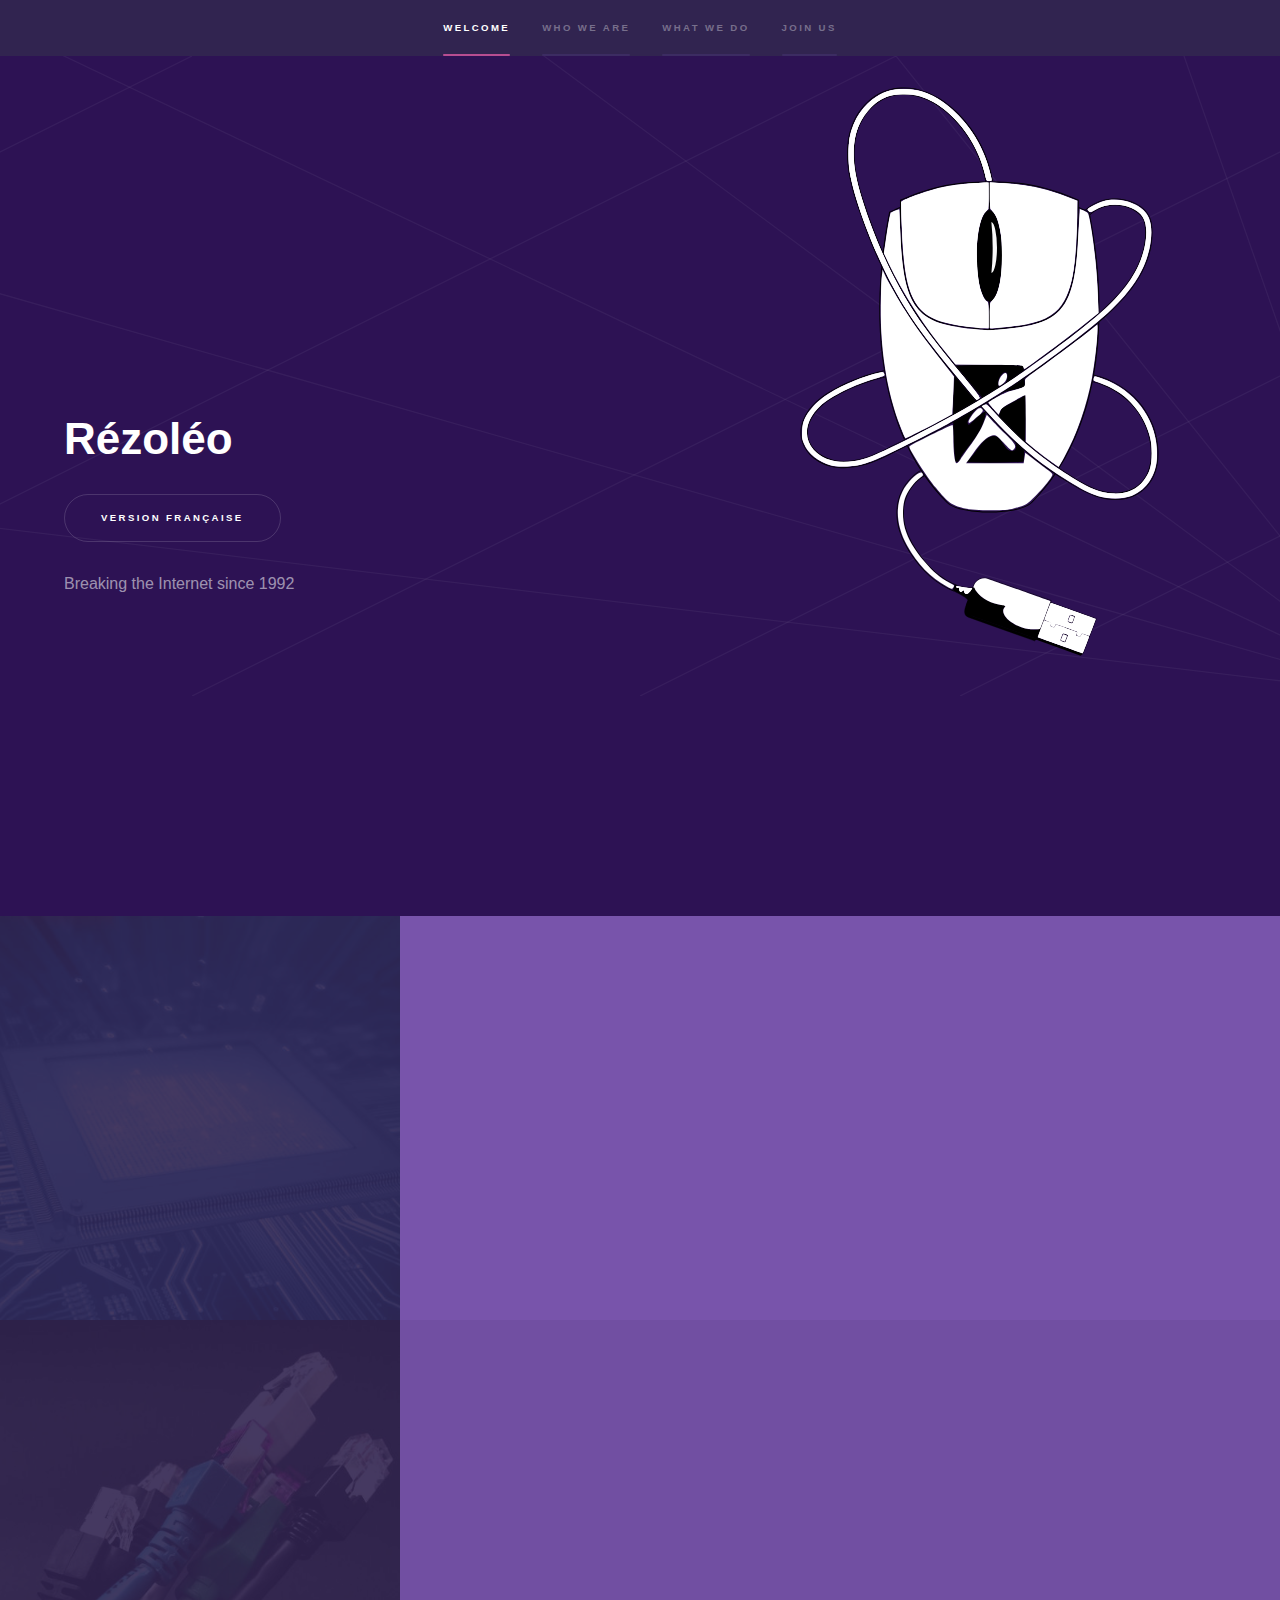
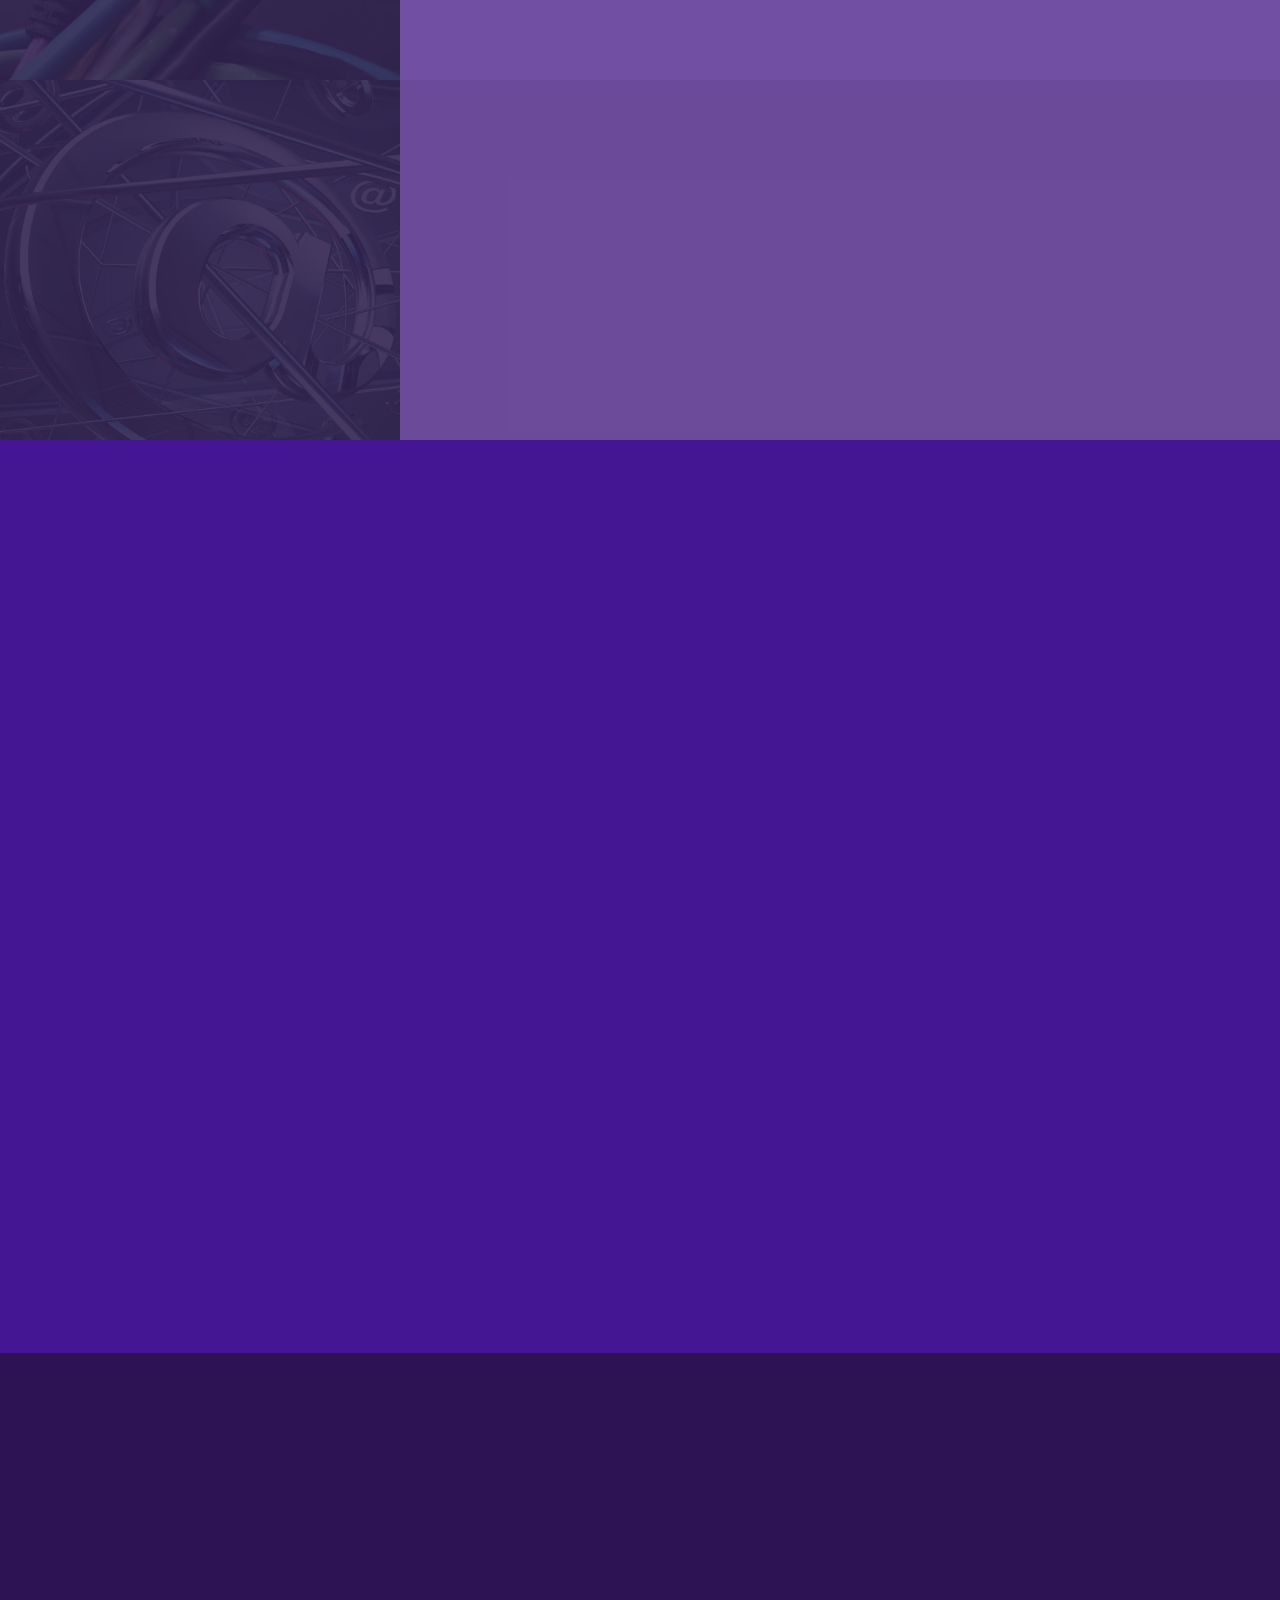
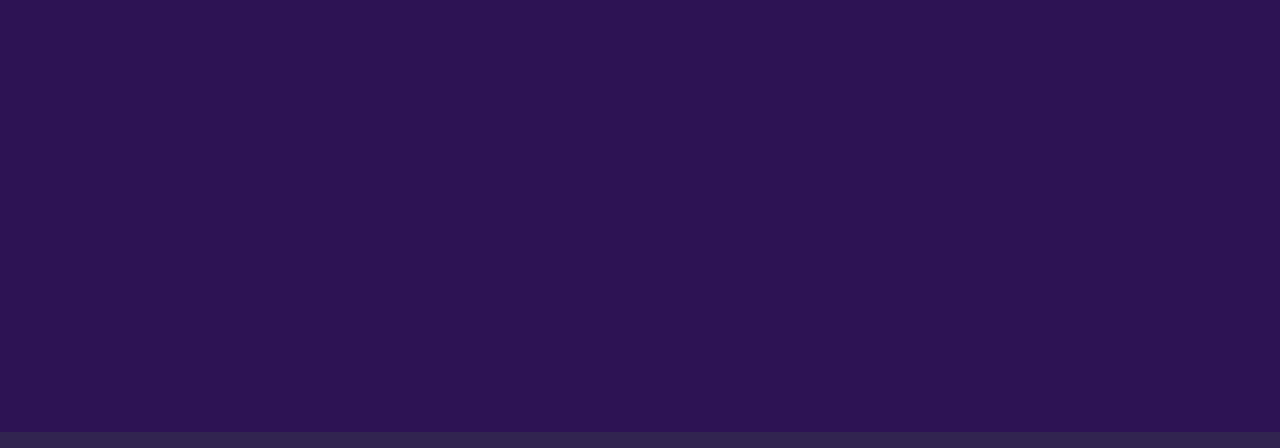
==== commit 0a37ff3b: "Update index page and subscription fees" ====
--- a/index_En.html
+++ b/index_En.html
@@ -7,7 +7,7 @@
 <html>
 
 <head>
-    <title>The Rézoléo</title>
+    <title>Rézoléo</title>
     <meta charset="utf-8" />
     <meta name="viewport" content="width=device-width, initial-scale=1" />
     <!--[if lte IE 8]><script src="assets/js/ie/html5shiv.js"></script><![endif]-->
@@ -24,9 +24,9 @@
             <nav>
                 <ul>
                     <li><a href="#intro">Welcome</a></li>
-                    <li><a href="#one">Who we are</a></li>
-                    <li><a href="#two">What we do</a></li>
-                    <li><a href="#three">Join us</a></li>
+                    <li><a href="#who_we_are">Who We Are</a></li>
+                    <li><a href="#what_we_do">What We Do</a></li>
+                    <li><a href="#join_us">Join Us</a></li>
                 </ul>
             </nav>
         </div>
@@ -38,24 +38,21 @@
         <!-- Intro -->
         <section id="intro" class="wrapper style1 fullscreen fade-up">
             <div class="inner">
-                <h1>The Rézoléo</h1>
-                <li><a href="./index.html" class="button scrolly">Version française</a></li>
+                <h1>Rézoléo</h1>
+                <a href="./index.html" class="button scrolly">Version française</a>
                 <br>
-                <br> "Breaking Internet since 1992"
-
-                </ul>
+                <br>Breaking the Internet since 1992
             </div>
         </section>
 
-        <!-- One -->
-        <section id="one" class="wrapper style2 spotlights">
+        <!-- Who we are -->
+        <section id="who_we_are" class="wrapper style2 spotlights">
             <section>
                 <a href="#" class="image"><img src="images/pic01.jpg" alt="" data-position="center center" /></a>
                 <div class="content">
                     <div class="inner">
-                        <h2>Who we are</h2>
-                        <p>The Rézoléo is the association that manages the internet connexion at the Résidence Léonard de Vinci. Its members are Centrale volunteer students. Though it was for a long time linked to Centrale Lille, the Rézoléo became independant
-                            in 2017, and is since then an official internet service provider. The association provides numerous services to the Centrale Lille students, and numerous courses for its members.</p>
+                        <h2>Who We Are</h2>
+                        <p>Rézoléo is a non-profit organization that manages the internet network at the Léonard de Vinci residence. Its members are volunteer students from Centrale Lille. Formerly attached to Centrale Lille, Rézoléo became independent in 2017 and has since been an official associative Internet Service Provider. The association offers many services to all students of the institute and other associations, as well as numerous training sessions for its members.</p>
                         <ul class="actions">
                             <li><a href="https://poly.rezoleo.fr/doku.php?id=public:histoire_public" class="button">Learn more</a></li>
                         </ul>
@@ -67,9 +64,9 @@
                 <div class="content">
                     <div class="inner">
                         <h2>Rules of procedure</h2>
-                        <p>Read our rules of procedure</p>
+                        <p>For proper use of our services, please refer to the rules of procedures of Rézoléo by clicking below.</p>
                         <ul class="actions">
-                            <li><a href="https://ri.rezoleo.fr/reglement_interieur.pdf" class="button">Learn more</a></li>
+                            <li><a href="https://ri.rezoleo.fr/reglement_interieur.pdf" class="button">Rules of procedures</a></li>
                         </ul>
                     </div>
                 </div>
@@ -78,9 +75,8 @@
                 <a href="#" class="image"><img src="images/pic03.jpg" alt="" data-position="25% 25%" /></a>
                 <div class="content">
                     <div class="inner">
-                        <h2>Subscription</h2>
-                        <p>Every occupants can have an internet access. The price of that acces is 8€ a month and 80€ a year. Paiements can be made in cash, checks, bank transfer or card. During your registration, a mail will be sent to you, to initialize
-                            your Re20 account, with which you will be able to access informations regarding your subscription.</p>
+                        <h2>Connected Member</h2>
+                        <p>Each resident can benefit from an internet connection through the ethernet socket available in their room and via WiFi accessible throughout the residence. The membership fee is €5 per month (€50 for a year). You can pay your fees by check, bank transfer, credit card, or cash.</p>
                         <ul class="actions">
                             <li><a href="https://re2o.rezoleo.fr/" class="button">Visit Re2o</a></li>
                         </ul>
@@ -88,57 +84,57 @@
                 </div>
             </section>
         </section>
-        <!-- Two -->
-        <section id="two" class="wrapper style3 fade-up">
+
+        <!-- What we do -->
+        <section id="what_we_do" class="wrapper style3 fade-up">
             <div class="inner">
-                <h2>Our services</h2>
-                <p>Rézoléo's numerous services.</p>
+                <h2>Our Services</h2>
+                <p>The many services of Rézoléo.</p>
                 <div class="features">
                     <section>
                         <span class="icon major fa-code"></span>
-                        <h3>Web hosting.</h3>
-                        <p> Whether it is a personal website, a website for an association, for a student body list or a student project, the Rézoléo offers free web hosting for Centrale Lille Students.</p>
+                        <h3>Web Hosting</h3>
+                        <p>For a personal site, for an association, for a list, or for a project, Rézoléo offers free web hosting to central students.</p>
                     </section>
                     <section>
                         <span class="icon major fa-lock"></span>
-                        <h3>Television via Internet</h3>
-                        <p>You can watch television in the Résidence directly from your computer linked to Internet.</p>
+                        <h3>Installation Help</h3>
+                        <p>Need to set up a router, or install Linux for classes ? We're here to help.</p>
                     </section>
                     <section>
                         <span class="icon major fa-code"></span>
-                        <h3>Training courses</h3>
-                        <p>The Rézoléo offers numerous training courses open to all, throughout the year, on numerous subjects, such as : an introduction to Linux, Git, Unity.</p>
+                        <h3>Training</h3>
+                        <p>Rézoléo offers numerous training sessions open to all throughout the year on various IT-related topics.</p>
                     </section>
                     <section>
                         <span class="icon major fa-desktop"></span>
-                        <h3>Computer repair</h3>
-                        <p>If you have computer problems, stop by our premises, we will diagnose your problem for free.</p>
+                        <h3>Computer Repair</h3>
+                        <p>If you have computer problems, come to the office and we can take a look.</p>
                     </section>
                     <section>
                         <span class="icon major fa-chain"></span>
-                        <h3>The mailings-lists</h3>
-                        <p>For the comm' to work well, we offer to associations the ability to create and manager their own mailing-list, which allows them to create a public e-mail address for a groupe of people. To create a mailing-list in @lists.rezoleo.fr,
-                            please send us a mail stating the name of the new mailling and the adresse mail of its administrator.</p>
+                        <h3>Mailing Lists</h3>
+                        <p>We offer associations the ability to create and manage their mailing list, which allows the creation of a public email address for a group of people.</p>
                     </section>
                     <section>
                         <span class="icon major fa-chain"></span>
-                        <h3>The poly</h3>
-                        <p>Whatever service you're looking for, it is documented on the poly.</p>
+                        <h3>The Poly</h3>
+                        <p>All the services we offer are documented on our Poly!</p>
                         <ul class="actions">
-                            <li><a href="https://poly.rezoleo.fr/doku.php?id=start" class="button">Visit the poly</a></li>
+                            <li><a href="https://poly.rezoleo.fr/doku.php?id=start" class="button">Visit the Poly</a></li>
                         </ul>
                     </section>
                 </div>
             </div>
         </section>
 
-        <!-- Three -->
-        <section id="three" class="wrapper style1 fade-up">
+        <!-- Join us -->
+        <section id="join_us" class="wrapper style1 fade-up">
             <div class="inner">
-                <h2>Join us!</h2>
-                <p>Our meetings take place every thursday at 18h30 in our premises.</p>
-                <h2>Find us</h2>
-                <p>Our premises are opened every Mondays and Fridays from 6pm to 8pm. During hollidays, these permanences won't be covered.</p>
+                <h2>Join Us</h2>
+                <p>Our meetings are held on Thursdays at 6pm at the Rézo office.</p>
+                <h2>Find Us</h2>
+                <p>Office hours are held during the school period every Monday and Friday from 6pm to 8pm at the Rézo office.</p>
                 <div class="split style1">
                     <section>
                         <img margin="0 auto" src="images/carte_local_rezoleo.png" />
@@ -147,13 +143,13 @@
                         <ul class="contact">
                             <li>
                                 <h3>Address</h3>
-                                <span>Résidence Léonard de Vinci<br />
-									Avenue Paul Langevin<br />
+                                <span>Résidence Léonard de Vinci<br/>
+									Avenue Paul Langevin<br/>
 									59650 Villeneuve d'Ascq</span>
                             </li>
                             <li>
-                                <h3>E-mail</h3>
-                                <a href="mailto:contact@rezoleo.fr?subject=Question sur la connexion internet&body=Bonjour,">contact@rezoleo.fr</a>
+                                <h3>Email</h3>
+                                <a href="mailto:contact@rezoleo.fr?subject=Question relative à [...]">contact@rezoleo.fr</a>
                             </li>
                             <li>
                                 <h3>Socials</h3>
@@ -182,4 +178,4 @@
 
 </body>
 
-</html>+</html>
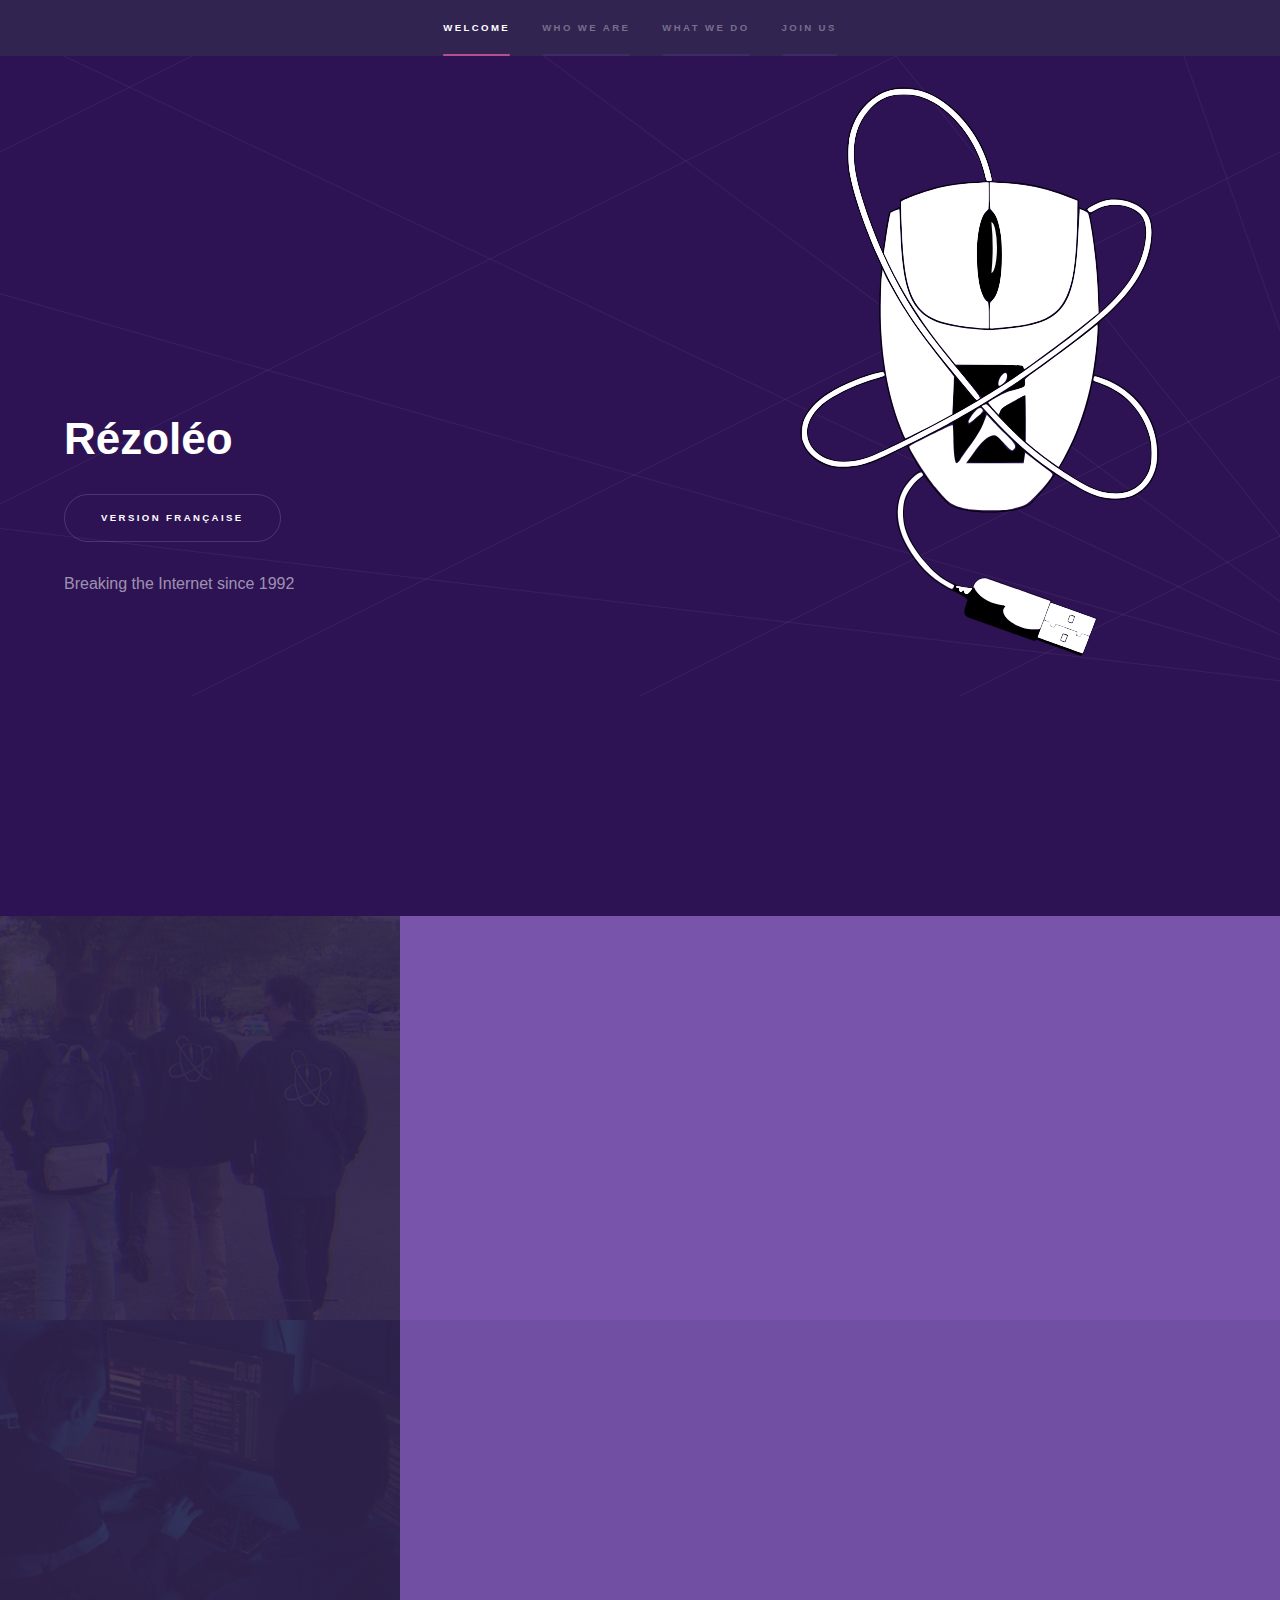
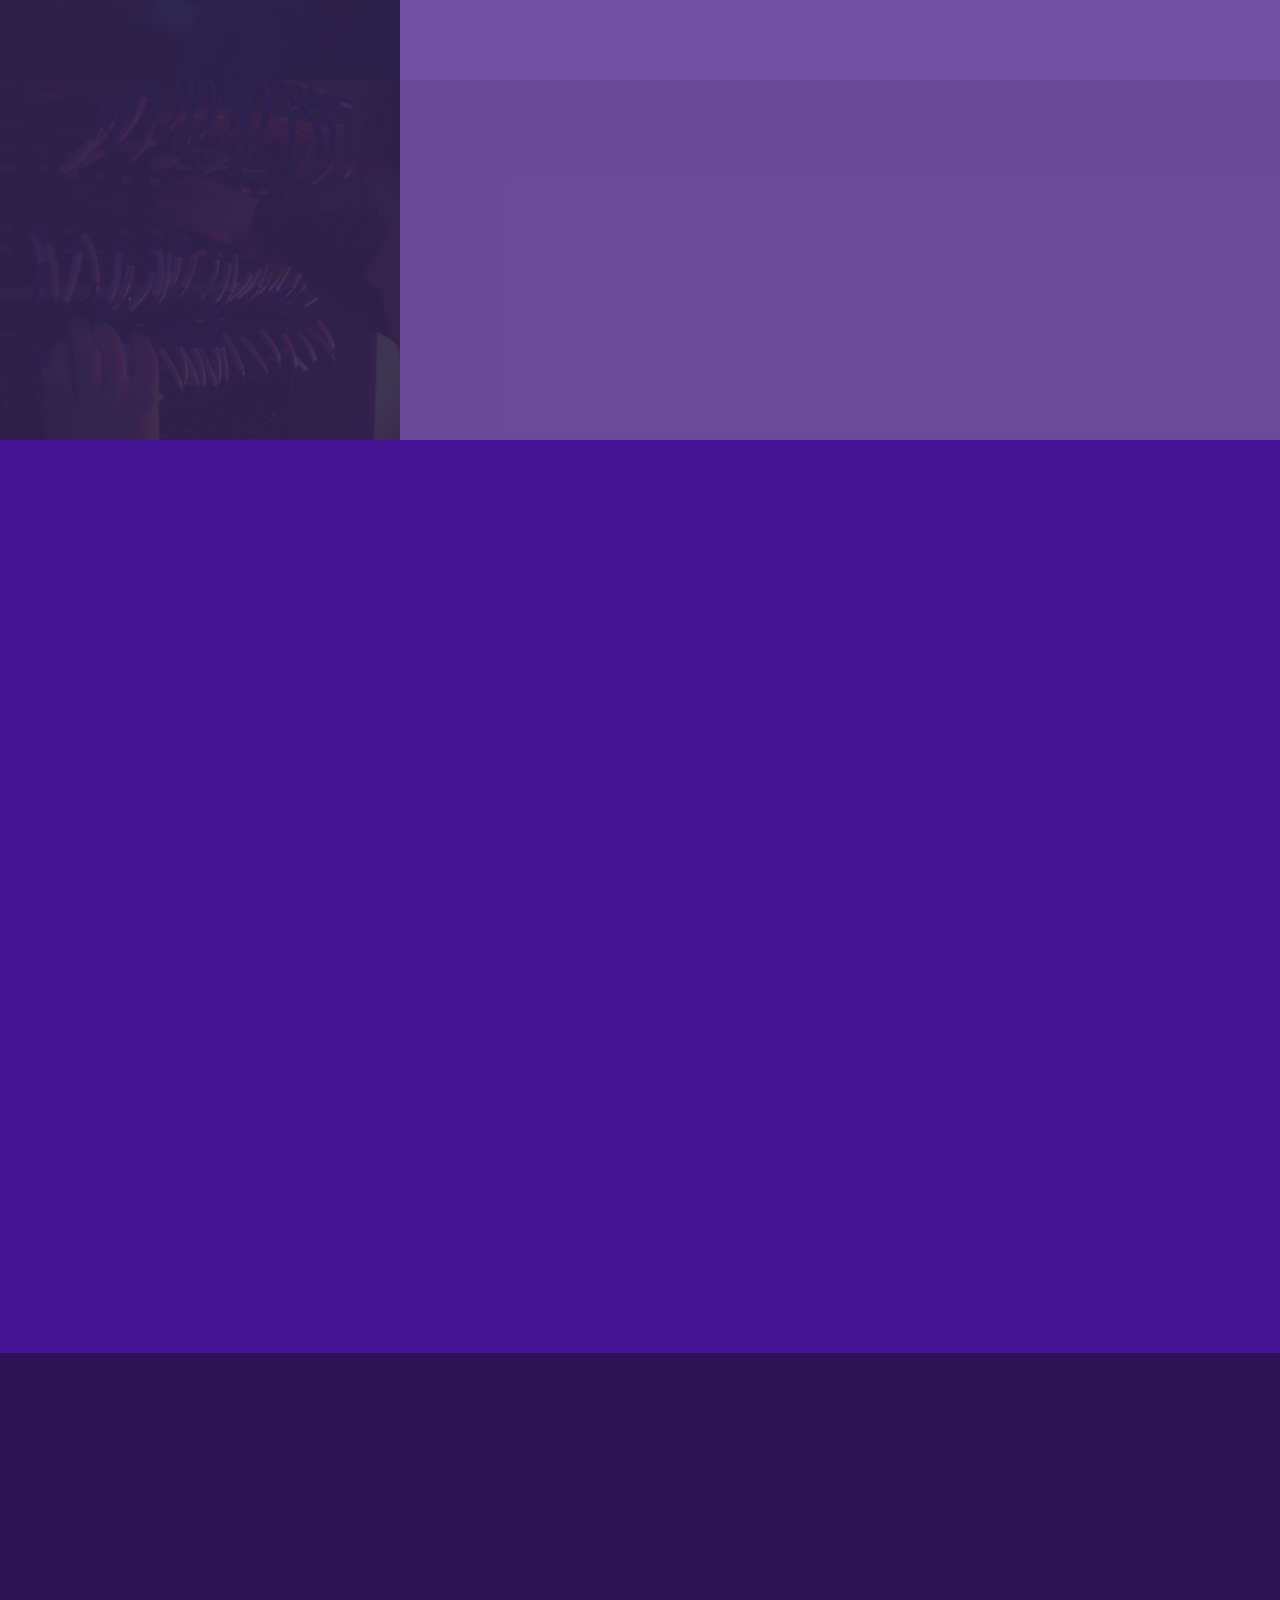
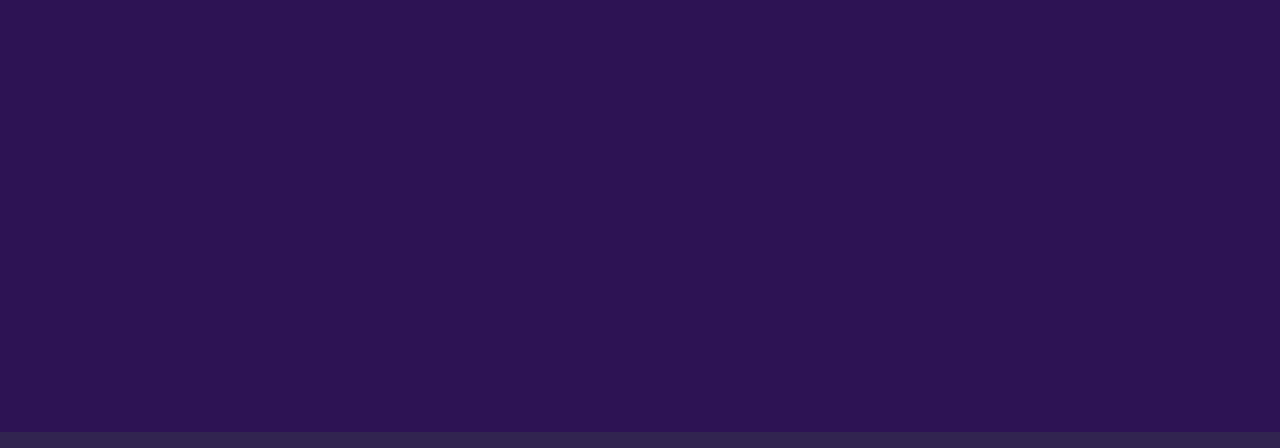
==== commit c1fdfcee: "Update images" ====
--- a/index_En.html
+++ b/index_En.html
@@ -48,7 +48,7 @@
         <!-- Who we are -->
         <section id="who_we_are" class="wrapper style2 spotlights">
             <section>
-                <a href="#" class="image"><img src="images/pic01.jpg" alt="" data-position="center center" /></a>
+                <a href="#" class="image"><img src="images/image_groupe_glitch.jpg" alt="" data-position="center center" /></a>
                 <div class="content">
                     <div class="inner">
                         <h2>Who We Are</h2>
@@ -60,7 +60,7 @@
                 </div>
             </section>
             <section>
-                <a href="#" class="image"><img src="images/pic02.jpg" alt="" data-position="top center" /></a>
+                <a href="#" class="image"><img src="images/image_dark.jpg" alt="" data-position="top center" /></a>
                 <div class="content">
                     <div class="inner">
                         <h2>Rules of procedure</h2>
@@ -72,7 +72,7 @@
                 </div>
             </section>
             <section>
-                <a href="#" class="image"><img src="images/pic03.jpg" alt="" data-position="25% 25%" /></a>
+                <a href="#" class="image"><img src="images/image_cables.jpg" alt="" data-position="25% 25%" /></a>
                 <div class="content">
                     <div class="inner">
                         <h2>Connected Member</h2>
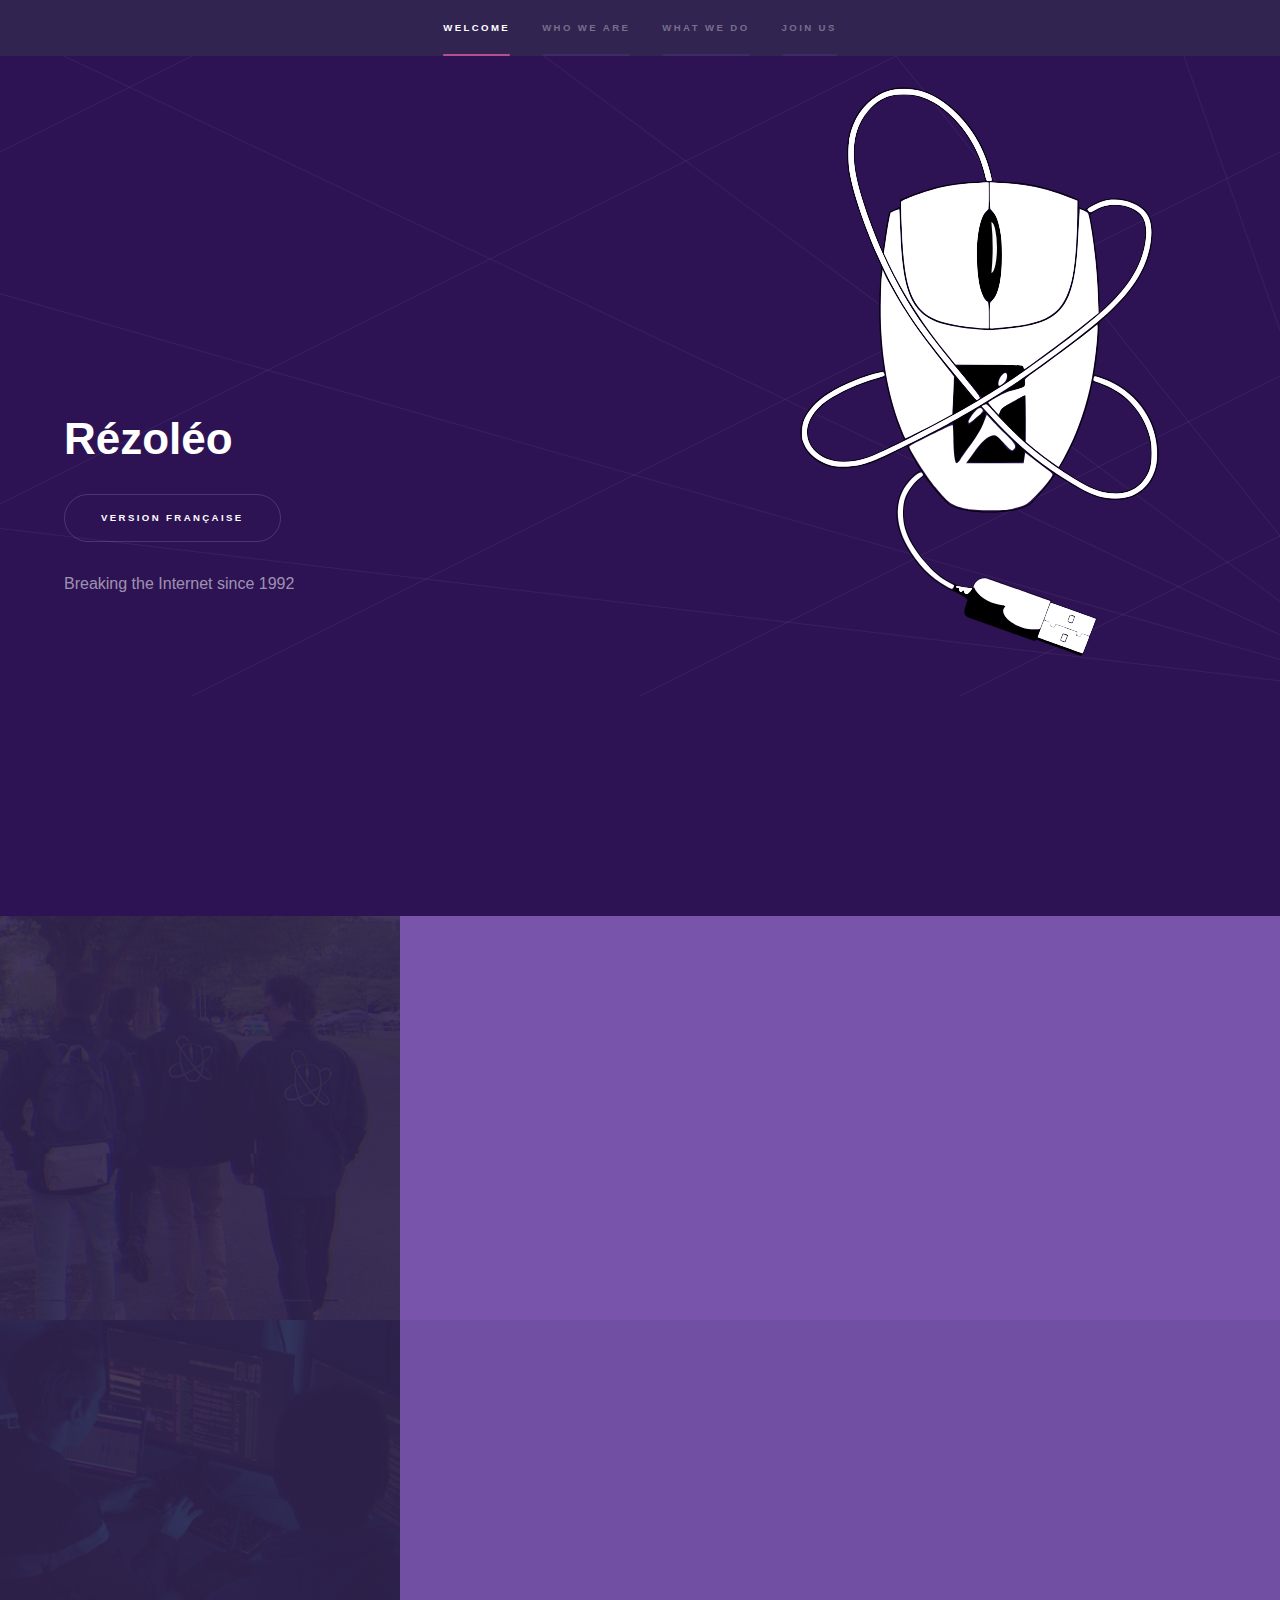
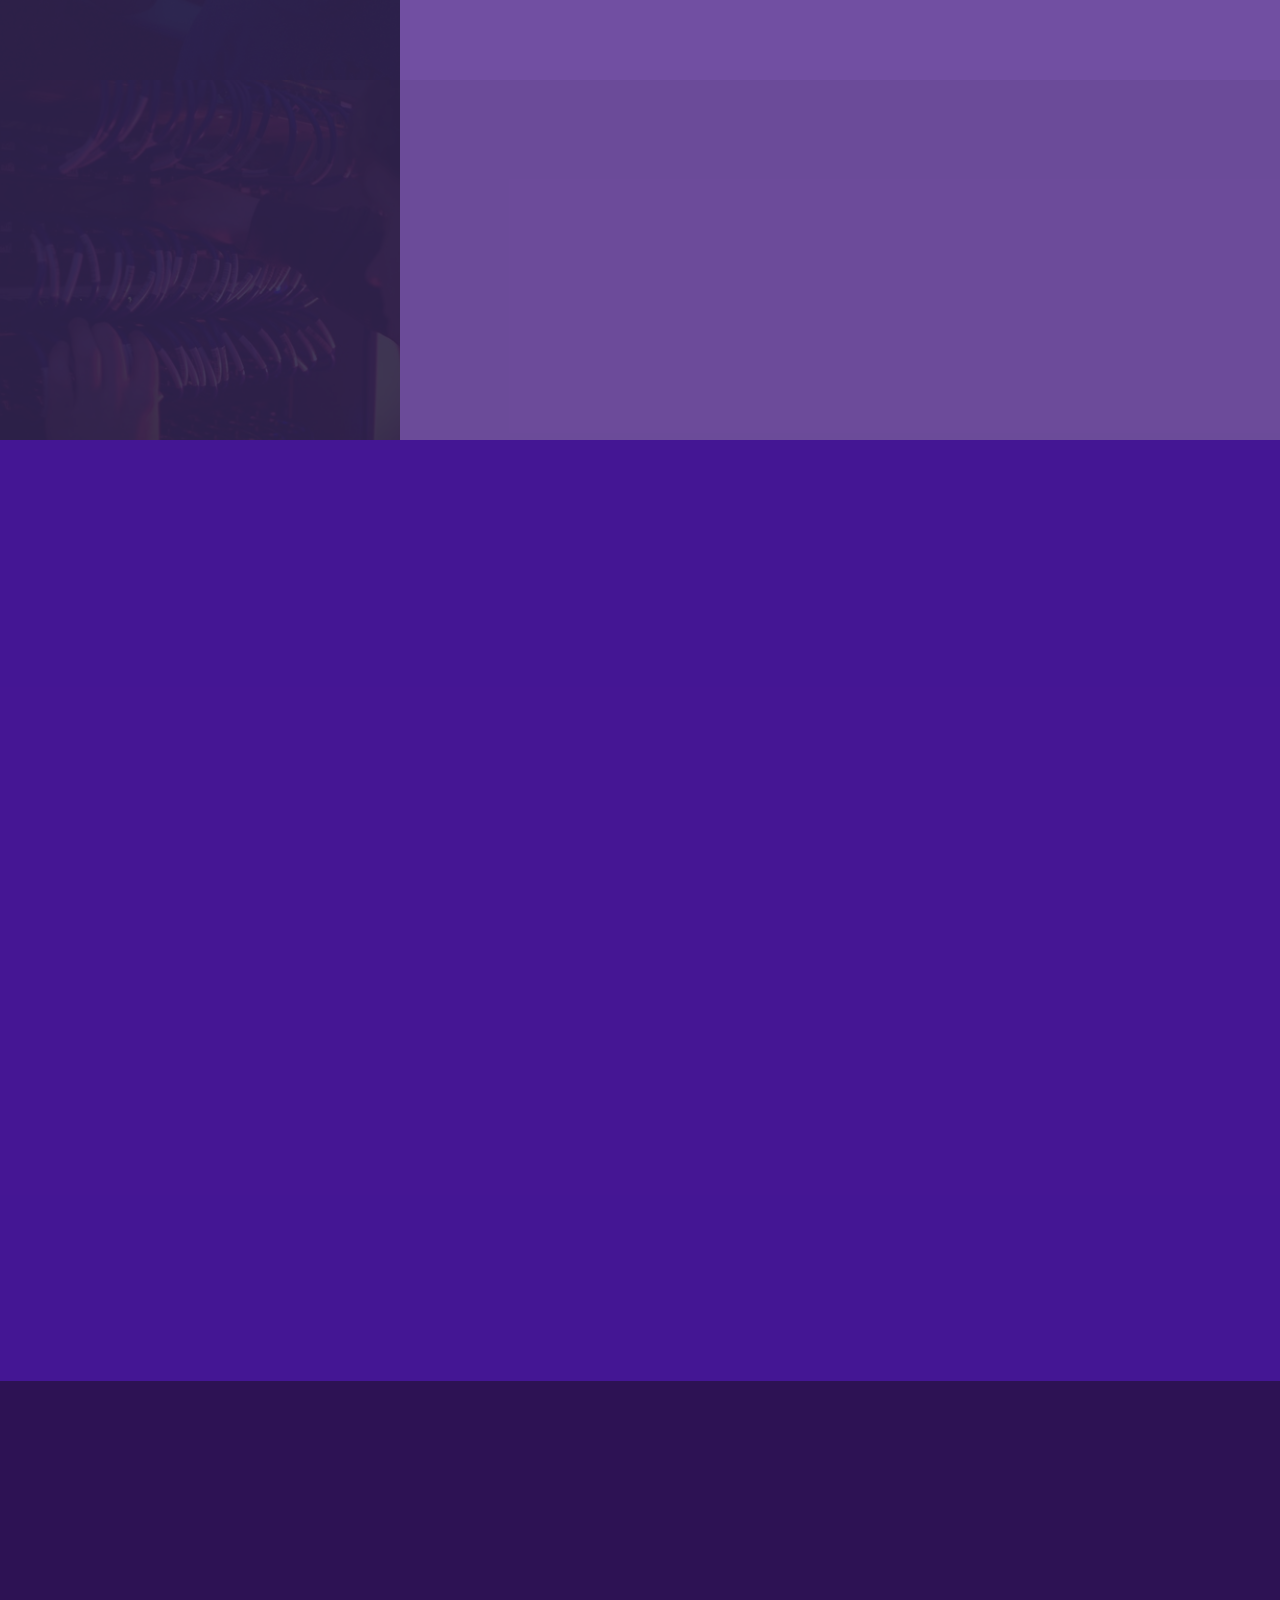
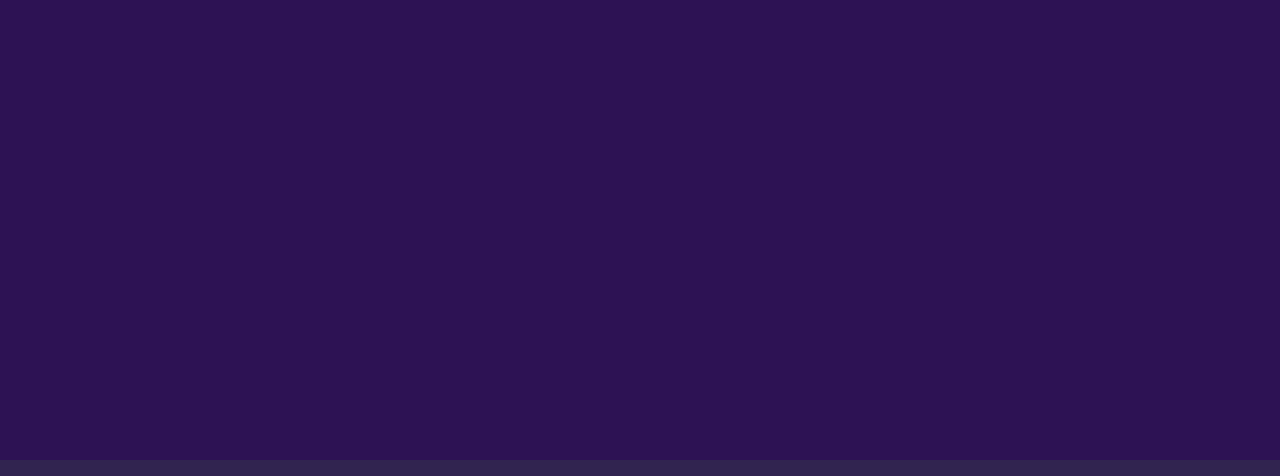
==== commit 7e1e9857: "Apply review" ====
--- a/index_En.html
+++ b/index_En.html
@@ -52,7 +52,7 @@
                 <div class="content">
                     <div class="inner">
                         <h2>Who We Are</h2>
-                        <p>Rézoléo is a non-profit organization that manages the internet network at the Léonard de Vinci residence. Its members are volunteer students from Centrale Lille. Formerly attached to Centrale Lille, Rézoléo became independent in 2017 and has since been an official associative Internet Service Provider. The association offers many services to all students of the institute and other associations, as well as numerous training sessions for its members.</p>
+                        <p>Rézoléo is a non-profit organization that manages the internet network at the Léonard de Vinci residence. Its members are volunteer students from Centrale Lille Institut. Formerly attached to the school, Rézoléo became independent in 2017 and has since been an official associative Internet Service Provider. The association offers many services to all students of the institute and other associations, as well as numerous training sessions for its members.</p>
                         <ul class="actions">
                             <li><a href="https://poly.rezoleo.fr/doku.php?id=public:histoire_public" class="button">Learn more</a></li>
                         </ul>
@@ -94,7 +94,7 @@
                     <section>
                         <span class="icon major fa-code"></span>
                         <h3>Web Hosting</h3>
-                        <p>For a personal site, for an association, for a list, or for a project, Rézoléo offers free web hosting to central students.</p>
+                        <p>For a personal site, for an association, for a list, or for a project, Rézoléo offers free web hosting to the institute's community.</p>
                     </section>
                     <section>
                         <span class="icon major fa-lock"></span>
@@ -119,7 +119,7 @@
                     <section>
                         <span class="icon major fa-chain"></span>
                         <h3>The Poly</h3>
-                        <p>All the services we offer are documented on our Poly!</p>
+                        <p>We aim to document our services and our work on our Poly!</p>
                         <ul class="actions">
                             <li><a href="https://poly.rezoleo.fr/doku.php?id=start" class="button">Visit the Poly</a></li>
                         </ul>
@@ -157,6 +157,7 @@
                                     <li><a href="https://twitter.com/rezoleo_ecl" class="fa-twitter"><span class="label">Twitter</span></a></li>
                                     <li><a href="https://www.facebook.com/rezoleoeclille/" class="fa-facebook"><span class="label">Facebook</span></a></li>
                                     <li><a href="https://github.com/rezoleo/" class="fa-github"><span class="label">GitHub</span></a></li>
+                                    <li><a href="https://linkedin.com/company/rezoleo/" class="fa-linkedin"><span class="label">LinkedIn</span></a></li>
                                 </ul>
                             </li>
                         </ul>
